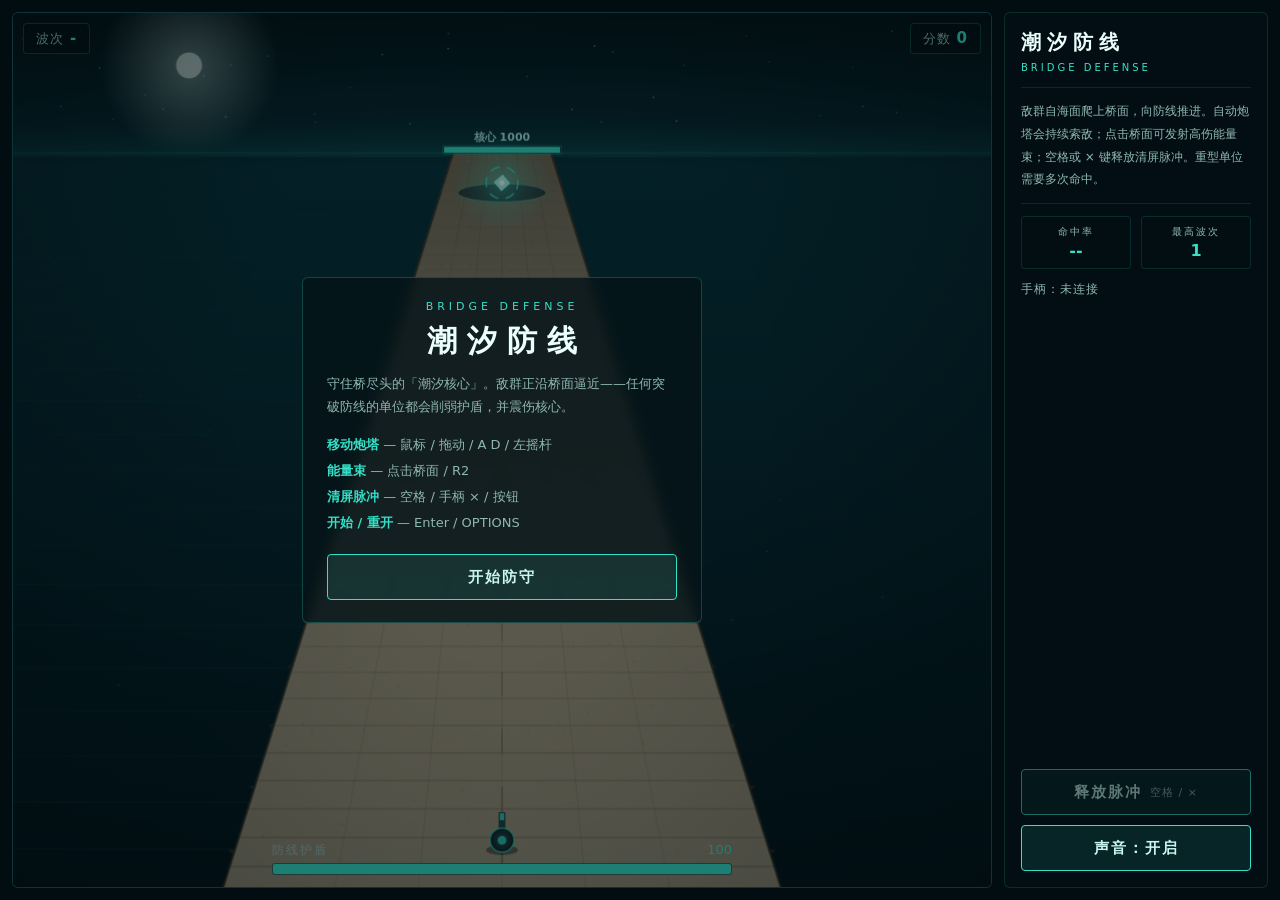
==== tide-defense/index.html @ fb415939 "新增游戏：潮汐防线 tide-defense v1.0（单文件网页版，支持 PS5 手柄与背景音乐）" ====
<!DOCTYPE html>
<html lang="zh-CN">
<head>
<meta charset="UTF-8">
<meta name="viewport" content="width=device-width, initial-scale=1, viewport-fit=cover">
<title>潮汐防线 · Bridge Defense</title>
<style>
  :root{
    --accent:#35e0c8;
    --accent-dim:rgba(53,224,200,.22);
    --coral:#ff6a5a;
    --ink:#d7ece8;
    --ink-dim:#8fb8b1;
    --panel:rgba(6,20,24,.82);
    --line:rgba(53,224,200,.24);
  }
  *{margin:0;padding:0;box-sizing:border-box;-webkit-tap-highlight-color:transparent}
  html,body{height:100%}
  body{
    background:#020d11;color:var(--ink);
    font-family:"PingFang SC","Microsoft YaHei",system-ui,-apple-system,sans-serif;
    overflow-x:hidden;user-select:none;
  }
  #app{display:flex;height:100vh;height:100dvh;gap:12px;padding:12px;max-width:1500px;margin:0 auto}
  #stage{position:relative;flex:1;min-width:0;overflow:hidden;border:1px solid rgba(53,224,200,.16);border-radius:6px;background:#03141a}
  canvas{position:absolute;inset:0;width:100%;height:100%;display:block;touch-action:none;cursor:crosshair}

  /* ===== HUD ===== */
  #hud{position:absolute;inset:0;pointer-events:none;font-variant-numeric:tabular-nums}
  .hud-top{position:absolute;top:10px;left:10px;right:10px;display:flex;justify-content:space-between;gap:8px}
  .chip{
    background:rgba(3,15,19,.62);border:1px solid var(--line);border-radius:4px;
    padding:5px 12px;font-size:13px;letter-spacing:1px;color:var(--ink-dim);backdrop-filter:blur(4px);
  }
  .chip b{color:var(--accent);font-size:15px;margin-left:6px}
  .hud-bottom{position:absolute;left:50%;bottom:12px;transform:translateX(-50%);width:min(460px,88%)}
  .shield-row{display:flex;justify-content:space-between;align-items:baseline;margin-bottom:4px}
  .shield-label{font-size:12px;letter-spacing:2px;color:var(--ink-dim)}
  .shield-num{font-size:13px;color:var(--accent)}
  .shield-bar{height:12px;border:1px solid var(--line);border-radius:3px;background:rgba(3,15,19,.6);overflow:hidden}
  #shieldFill{height:100%;width:100%;background:var(--accent);box-shadow:0 0 10px rgba(53,224,200,.5);transition:width .15s}
  #shieldFill.low{background:var(--coral);box-shadow:0 0 10px rgba(255,106,90,.5)}
  .hud-bottom.shake{animation:shake .3s}
  @keyframes shake{0%,100%{transform:translateX(-50%)}25%{transform:translateX(calc(-50% - 5px))}75%{transform:translateX(calc(-50% + 5px))}}

  /* ===== 面板 ===== */
  .overlay{position:absolute;inset:0;display:flex;align-items:center;justify-content:center;background:rgba(2,10,13,.45);opacity:0;pointer-events:none;transition:opacity .25s;z-index:5}
  .overlay.show{opacity:1;pointer-events:auto}
  .panel{
    width:min(400px,calc(100% - 32px));background:var(--panel);border:1px solid var(--line);border-radius:6px;
    padding:22px 24px;backdrop-filter:blur(6px);text-align:center;
  }
  .panel-tag{font-size:11px;letter-spacing:4px;color:var(--accent);margin-bottom:8px}
  .panel h1{font-size:30px;letter-spacing:10px;text-indent:10px;color:#eafffb;font-weight:700;margin-bottom:10px}
  .panel h2{font-size:24px;letter-spacing:6px;text-indent:6px;color:#ffd9d4;margin-bottom:12px}
  .panel .lead{font-size:13px;line-height:1.8;color:var(--ink-dim);text-align:left;margin-bottom:14px}
  .help{list-style:none;text-align:left;font-size:13px;color:var(--ink-dim);margin-bottom:18px;line-height:2}
  .help b{color:var(--accent);font-weight:600}
  .grid{display:grid;grid-template-columns:1fr 1fr;gap:10px;margin-bottom:14px}
  .grid div{border:1px solid rgba(53,224,200,.14);border-radius:4px;padding:10px 6px;background:rgba(3,15,19,.5)}
  .grid span{display:block;font-size:11px;color:var(--ink-dim);letter-spacing:2px;margin-bottom:4px}
  .grid b{font-size:20px;color:var(--accent);font-variant-numeric:tabular-nums}
  .record{display:none;color:#ffd9a0;font-size:13px;letter-spacing:2px;margin-bottom:12px}
  .record.show{display:block}

  button{
    display:inline-flex;align-items:center;justify-content:center;gap:8px;
    min-height:46px;padding:0 18px;border-radius:4px;cursor:pointer;
    background:rgba(53,224,200,.10);border:1px solid var(--accent);color:#c9f7ef;
    font-size:15px;font-weight:600;letter-spacing:2px;font-family:inherit;
    transition:background .12s, transform .06s;
  }
  button:hover{background:rgba(53,224,200,.22)}
  button:active{transform:translateY(1px)}
  button:disabled{opacity:.45;cursor:default;transform:none}
  button .key{font-size:11px;font-weight:400;color:var(--ink-dim);letter-spacing:1px}
  .panel button{width:100%}

  /* ===== 右侧任务面板 ===== */
  #side{
    width:264px;flex-shrink:0;display:flex;flex-direction:column;gap:12px;
    background:rgba(4,16,20,.7);border:1px solid rgba(53,224,200,.14);border-radius:6px;padding:16px;
  }
  #side header h1{font-size:20px;letter-spacing:6px;color:#eafffb}
  #side header span{font-size:10px;letter-spacing:3px;color:var(--accent)}
  .brief{font-size:12px;line-height:1.9;color:var(--ink-dim);border-top:1px solid rgba(53,224,200,.12);border-bottom:1px solid rgba(53,224,200,.12);padding:12px 0}
  .stats{display:flex;gap:10px}
  .stats div{flex:1;border:1px solid rgba(53,224,200,.14);border-radius:4px;padding:8px;text-align:center;background:rgba(3,15,19,.5)}
  .stats span{display:block;font-size:10px;color:var(--ink-dim);letter-spacing:2px;margin-bottom:2px}
  .stats b{font-size:16px;color:var(--accent);font-variant-numeric:tabular-nums}
  .pad{font-size:12px;color:var(--ink-dim);letter-spacing:1px}
  .pad.on{color:var(--accent)}
  .actions{margin-top:auto;display:flex;flex-direction:column;gap:10px}
  #btnPulse{position:relative;overflow:hidden}
  #pulseFill{position:absolute;left:0;right:0;top:0;height:0%;background:rgba(2,12,15,.78);pointer-events:none}

  /* ===== 移动端 ===== */
  @media (max-width:860px){
    #app{flex-direction:column;padding:8px;gap:8px}
    #stage{min-height:0}
    #side{width:auto;flex-direction:row;align-items:center;flex-wrap:wrap;gap:8px;padding:8px 10px}
    #side header,.brief,.pad{display:none}
    .stats{flex:1;min-width:150px}
    .stats div{padding:4px 8px}
    .actions{margin:0;flex-direction:row}
    #btnPulse{min-height:44px;min-width:128px}
    #btnSound{min-height:44px}
    .hud-top .chip{font-size:12px;padding:4px 9px}
  }
</style>
</head>
<body>
<div id="app">
  <div id="stage">
    <canvas id="game"></canvas>

    <div id="hud">
      <div class="hud-top">
        <div class="chip">波次<b id="hudWave">-</b></div>
        <div class="chip">分数<b id="hudScore">0</b></div>
      </div>
      <div class="hud-bottom" id="hudBottom">
        <div class="shield-row">
          <span class="shield-label">防线护盾</span>
          <span class="shield-num" id="shieldText">100</span>
        </div>
        <div class="shield-bar"><div id="shieldFill"></div></div>
      </div>
    </div>

    <div class="overlay show" id="startPanel">
      <div class="panel">
        <div class="panel-tag">BRIDGE DEFENSE</div>
        <h1>潮汐防线</h1>
        <p class="lead">守住桥尽头的「潮汐核心」。敌群正沿桥面逼近——任何突破防线的单位都会削弱护盾，并震伤核心。</p>
        <ul class="help">
          <li><b>移动炮塔</b> — 鼠标 / 拖动 / A D / 左摇杆</li>
          <li><b>能量束</b> — 点击桥面 / R2</li>
          <li><b>清屏脉冲</b> — 空格 / 手柄 × / 按钮</li>
          <li><b>开始 / 重开</b> — Enter / OPTIONS</li>
        </ul>
        <button id="btnStart">开始防守</button>
      </div>
    </div>

    <div class="overlay" id="endPanel">
      <div class="panel">
        <div class="panel-tag">防线报告</div>
        <h2 id="endTitle">防线失守</h2>
        <div class="grid">
          <div><span>坚持波次</span><b id="endWave">1</b></div>
          <div><span>最终分数</span><b id="endScore">0</b></div>
          <div><span>命中率</span><b id="endAcc">0%</b></div>
          <div><span>最高波次</span><b id="endBest">1</b></div>
        </div>
        <div class="record" id="newRecord">新纪录</div>
        <button id="btnRestart">重新开始</button>
      </div>
    </div>
  </div>

  <aside id="side">
    <header>
      <h1>潮汐防线</h1>
      <span>BRIDGE DEFENSE</span>
    </header>
    <section class="brief">
      敌群自海面爬上桥面，向防线推进。自动炮塔会持续索敌；点击桥面可发射高伤能量束；空格或 × 键释放清屏脉冲。重型单位需要多次命中。
    </section>
    <section class="stats">
      <div><span>命中率</span><b id="statAcc">--</b></div>
      <div><span>最高波次</span><b id="statBest">--</b></div>
    </section>
    <div class="pad" id="padStatus">手柄：未连接</div>
    <div class="actions">
      <button id="btnPulse">释放脉冲<span class="key">空格 / ×</span><i id="pulseFill"></i></button>
      <button id="btnSound">声音：开启</button>
    </div>
  </aside>
</div>

<script>
'use strict';
/* ============================================================
 * 潮汐防线 / Bridge Defense
 * 单文件 Web 游戏：原生 Canvas + Web Audio + Gamepad API (PS5)
 * ============================================================ */

/* ---------- 工具 ---------- */
const TAU = Math.PI * 2;
const clamp = (v, a, b) => v < a ? a : v > b ? b : v;
const lerp  = (a, b, t) => a + (b - a) * t;
const rand  = (a, b) => a + Math.random() * (b - a);

/* ---------- DOM ---------- */
const canvas = document.getElementById('game');
const ctx = canvas.getContext('2d');
const els = {
  wave: document.getElementById('hudWave'),
  score: document.getElementById('hudScore'),
  shieldFill: document.getElementById('shieldFill'),
  shieldText: document.getElementById('shieldText'),
  hudBottom: document.getElementById('hudBottom'),
  statAcc: document.getElementById('statAcc'),
  statBest: document.getElementById('statBest'),
  padStatus: document.getElementById('padStatus'),
  btnPulse: document.getElementById('btnPulse'),
  pulseFill: document.getElementById('pulseFill'),
  btnSound: document.getElementById('btnSound'),
  startPanel: document.getElementById('startPanel'),
  endPanel: document.getElementById('endPanel'),
  endTitle: document.getElementById('endTitle'),
  endWave: document.getElementById('endWave'),
  endScore: document.getElementById('endScore'),
  endAcc: document.getElementById('endAcc'),
  endBest: document.getElementById('endBest'),
  newRecord: document.getElementById('newRecord'),
  btnStart: document.getElementById('btnStart'),
  btnRestart: document.getElementById('btnRestart'),
};

/* ---------- 视图 / 透视 ---------- */
const view = { W: 0, H: 0, dpr: 1, horizonY: 0, bottomY: 0, turretY: 0, vignette: null };
const TURRET_T = 0.93;    // 炮塔所在的桥面位置（0=地平线 1=桥底）
const BREACH_T = 0.955;   // 突破判定位置
const persp = t => Math.pow(t, 1.55);
function proj(t, laneX = 0) {
  const p = persp(t);
  const y = lerp(view.horizonY, view.bottomY, p);
  const halfW = lerp(view.W * 0.05, view.W * 0.265, p);
  return { x: view.W / 2 + laneX * halfW, y, s: lerp(0.14, 1, p) };
}
function halfWAt(y) { // 由屏幕 y 反推桥面半宽
  const p = clamp((y - view.horizonY) / (view.bottomY - view.horizonY), 0, 1);
  return lerp(view.W * 0.05, view.W * 0.265, p);
}

/* 静态装饰（重建于 resize） */
let bridgeCanvas = null;
const stars = Array.from({ length: 34 }, () => ({ nx: Math.random(), ny: rand(0.01, 0.13), ph: rand(0, TAU), sp: rand(0.6, 2.2) }));
const sparkles = Array.from({ length: 44 }, () => ({ nx: Math.random(), tt: rand(0.05, 0.98), ph: rand(0, TAU), sp: rand(0.8, 2.6) }));

function buildBridge() {
  const { W, H, horizonY, dpr } = view;
  bridgeCanvas = document.createElement('canvas');
  bridgeCanvas.width = W * dpr; bridgeCanvas.height = H * dpr;
  const b = bridgeCanvas.getContext('2d');
  b.scale(dpr, dpr);
  const cx = W / 2;

  // 桥面主体（梯形）
  const topW = W * 0.05, botW = W * 0.265;
  const g = b.createLinearGradient(0, horizonY, 0, H);
  g.addColorStop(0, '#6f6854'); g.addColorStop(0.25, '#8d8470'); g.addColorStop(1, '#b6aa90');
  b.fillStyle = g;
  b.beginPath();
  b.moveTo(cx - topW, horizonY); b.lineTo(cx + topW, horizonY);
  b.lineTo(cx + botW + W * 0.02, H); b.lineTo(cx - botW - W * 0.02, H);
  b.closePath(); b.fill();

  // 横向板缝（透视间距）
  for (let tt = 0.02; tt < 1.02; tt += 0.026) {
    const p = persp(tt);
    const y = lerp(horizonY, H, p);
    const hw = lerp(topW, botW + W * 0.02, p);
    b.strokeStyle = 'rgba(60,54,40,' + (0.10 + 0.10 * p) + ')';
    b.lineWidth = Math.max(0.6, 2 * p);
    b.beginPath(); b.moveTo(cx - hw, y); b.lineTo(cx + hw, y); b.stroke();
  }
  // 纵向接缝（向灭点汇聚）
  for (let lx = -0.6; lx <= 0.61; lx += 0.3) {
    const y0 = lerp(horizonY, H, persp(0.015)), x0 = cx + lx * topW;
    const y1 = H, x1 = cx + lx * (botW + W * 0.02);
    b.strokeStyle = 'rgba(60,54,40,0.14)'; b.lineWidth = 1;
    b.beginPath(); b.moveTo(x0, y0); b.lineTo(x1, y1); b.stroke();
  }
  // 中央透视虚线
  b.strokeStyle = 'rgba(122,114,96,0.55)';
  for (let tt = 0.03; tt < 0.99; tt += 0.055) {
    const p1 = persp(tt), p2 = persp(tt + 0.024);
    const y1 = lerp(horizonY, H, p1), y2 = lerp(horizonY, H, p2);
    b.lineWidth = Math.max(1, 2.6 * p1);
    b.beginPath(); b.moveTo(cx, y1); b.lineTo(cx, y2); b.stroke();
  }
  // 两侧路缘 + 立柱
  for (const side of [-1, 1]) {
    b.strokeStyle = '#3d382d'; b.lineWidth = 2;
    b.beginPath();
    b.moveTo(cx + side * topW, horizonY);
    b.lineTo(cx + side * (botW + W * 0.02), H);
    b.stroke();
    for (let tt = 0.04; tt < 1; tt += 0.058) {
      const p = persp(tt);
      const y = lerp(horizonY, H, p);
      const x = cx + side * lerp(topW, botW + W * 0.02, p);
      b.fillStyle = 'rgba(52,47,36,' + (0.5 + 0.4 * p) + ')';
      b.beginPath(); b.arc(x + side * 3 * p, y, Math.max(1, 2.2 * p), 0, TAU); b.fill();
      b.strokeStyle = 'rgba(52,47,36,0.5)'; b.lineWidth = Math.max(0.8, 1.6 * p);
      b.beginPath(); b.moveTo(x, y); b.lineTo(x + side * 7 * p, y); b.stroke();
    }
  }
  // 湿痕斑点
  for (let i = 0; i < 260; i++) {
    const p = Math.random();
    const hw = lerp(topW, botW, p);
    const y = lerp(horizonY, H, p);
    const x = cx + rand(-1, 1) * hw;
    b.fillStyle = Math.random() < 0.5 ? 'rgba(40,36,26,0.09)' : 'rgba(230,220,190,0.07)';
    b.fillRect(x, y, rand(1, 2.5), rand(1, 2.5));
  }
  // 远端核心基座平台
  const cy = horizonY + 30;
  b.fillStyle = '#2c3538';
  b.beginPath(); b.ellipse(cx, cy + 10, W * 0.045, 9, 0, 0, TAU); b.fill();
  b.strokeStyle = 'rgba(53,224,200,0.35)'; b.lineWidth = 1;
  b.beginPath(); b.ellipse(cx, cy + 10, W * 0.045, 9, 0, 0, TAU); b.stroke();

  // 边缘暗角
  view.vignette = ctx.createRadialGradient(cx, view.H * 0.42, view.H * 0.3, cx, view.H * 0.5, Math.max(view.W, view.H) * 0.75);
  view.vignette.addColorStop(0, 'rgba(1,10,14,0)');
  view.vignette.addColorStop(1, 'rgba(1,10,14,0.45)');
}

function resize() {
  const r = canvas.parentElement.getBoundingClientRect();
  view.W = Math.max(300, r.width); view.H = Math.max(400, r.height);
  view.dpr = Math.min(window.devicePixelRatio || 1, 2);
  view.horizonY = view.H * 0.16;
  view.bottomY = view.H * 1.04;
  view.turretY = lerp(view.horizonY, view.bottomY, persp(TURRET_T));
  canvas.width = Math.round(view.W * view.dpr);
  canvas.height = Math.round(view.H * view.dpr);
  ctx.setTransform(view.dpr, 0, 0, view.dpr, 0, 0);
  buildBridge();
  if (G.mode === 'idle') { turret.x = turret.tx = view.W / 2; }
  else {
    const hw = halfWAt(view.turretY) - 16;
    turret.x = clamp(turret.x, view.W / 2 - hw, view.W / 2 + hw);
    turret.tx = clamp(turret.tx, view.W / 2 - hw, view.W / 2 + hw);
  }
}
window.addEventListener('resize', resize);

/* ============================================================
 * 音频：Web Audio 合成音效 + 程序化背景音乐
 * ============================================================ */
let actx = null, masterGain = null, musicGain = null, sfxGain = null, noiseBuf = null;
let soundOn = true;

function initAudio() {
  if (actx) { if (actx.state === 'suspended') actx.resume(); return; }
  const AC = window.AudioContext || window.webkitAudioContext;
  if (!AC) return;
  actx = new AC();
  const comp = actx.createDynamicsCompressor();
  comp.connect(actx.destination);
  masterGain = actx.createGain(); masterGain.gain.value = soundOn ? 0.85 : 0; masterGain.connect(comp);
  musicGain = actx.createGain(); musicGain.gain.value = 0.5; musicGain.connect(masterGain);
  sfxGain = actx.createGain(); sfxGain.gain.value = 0.9; sfxGain.connect(masterGain);
  const len = actx.sampleRate;
  noiseBuf = actx.createBuffer(1, len, actx.sampleRate);
  const d = noiseBuf.getChannelData(0);
  for (let i = 0; i < len; i++) d[i] = Math.random() * 2 - 1;
  Music.start();
}
window.addEventListener('pointerdown', () => initAudio(), { once: true, capture: true });
window.addEventListener('keydown', () => initAudio(), { once: true, capture: true });

function tone(opt) {
  if (!actx) return;
  const at = opt.at || actx.currentTime;
  const o = actx.createOscillator(), g = actx.createGain();
  o.type = opt.type || 'sine';
  o.frequency.setValueAtTime(opt.f, at);
  if (opt.f2) o.frequency.exponentialRampToValueAtTime(Math.max(20, opt.f2), at + (opt.dur || 0.15));
  g.gain.setValueAtTime(0.0001, at);
  g.gain.linearRampToValueAtTime(opt.gain || 0.1, at + 0.008);
  g.gain.exponentialRampToValueAtTime(0.0001, at + (opt.dur || 0.15));
  o.connect(g); g.connect(opt.out || sfxGain);
  o.start(at); o.stop(at + (opt.dur || 0.15) + 0.05);
}
function noiseHit(opt) {
  if (!actx) return;
  const at = opt.at || actx.currentTime;
  const src = actx.createBufferSource(); src.buffer = noiseBuf; src.loop = true;
  const f = actx.createBiquadFilter();
  f.type = opt.filter || 'lowpass';
  f.frequency.setValueAtTime(opt.f1 || 1200, at);
  if (opt.f2) f.frequency.exponentialRampToValueAtTime(Math.max(40, opt.f2), at + opt.dur);
  const g = actx.createGain();
  g.gain.setValueAtTime(0.0001, at);
  g.gain.linearRampToValueAtTime(opt.gain || 0.2, at + 0.01);
  g.gain.exponentialRampToValueAtTime(0.0001, at + opt.dur);
  src.connect(f); f.connect(g); g.connect(opt.out || sfxGain);
  src.start(at); src.stop(at + opt.dur + 0.05);
}
const sShoot  = () => tone({ type: 'square', f: rand(820, 900), f2: 1500, dur: 0.07, gain: 0.03 });
const sHit    = () => { noiseHit({ dur: 0.05, gain: 0.08, filter: 'bandpass', f1: 1800 }); tone({ type: 'triangle', f: 260, f2: 130, dur: 0.06, gain: 0.05 }); };
const sBoom   = big => { noiseHit({ dur: big ? 0.5 : 0.3, gain: big ? 0.34 : 0.2, f1: 900, f2: 120 }); tone({ f: big ? 110 : 150, f2: 36, dur: big ? 0.4 : 0.28, gain: big ? 0.3 : 0.2 }); };
const sPulse  = () => { tone({ type: 'sawtooth', f: 640, f2: 68, dur: 0.55, gain: 0.2 }); noiseHit({ dur: 0.4, gain: 0.16, filter: 'highpass', f1: 3800, f2: 180 }); };
const sBreach = () => { tone({ type: 'square', f: 196, dur: 0.14, gain: 0.12 }); tone({ type: 'square', f: 155, dur: 0.16, gain: 0.12, at: actx ? actx.currentTime + 0.12 : 0 }); noiseHit({ dur: 0.25, gain: 0.18, f1: 700, f2: 100 }); };
const sWave   = () => { tone({ type: 'triangle', f: 392, f2: 784, dur: 0.3, gain: 0.11 }); };
const sBeam   = () => { tone({ type: 'sawtooth', f: 1500, f2: 320, dur: 0.12, gain: 0.07 }); };
const sOrb    = () => tone({ type: 'sawtooth', f: 330, f2: 170, dur: 0.18, gain: 0.045 });
const sClick  = () => tone({ type: 'square', f: 520, dur: 0.045, gain: 0.05 });

/* 程序化环境音乐：小调 pad + 低音 + 琶音 */
const CHORDS = [
  [110.00, 130.81, 164.81],  // Am
  [87.31, 110.00, 130.81],   // F
  [98.00, 123.47, 146.83],   // G
  [110.00, 130.81, 196.00],  // Am(add7)
];
const Music = {
  timer: null, step: 0, next: 0, playing: false,
  start() {
    if (!actx || this.playing) return;
    this.playing = true;
    this.step = 0;
    this.next = actx.currentTime + 0.15;
    this.timer = setInterval(() => this.tick(), 180);
  },
  tick() {
    if (!actx) return;
    while (this.next < actx.currentTime + 0.5) {
      this.schedule(this.step, this.next);
      this.step++; this.next += 0.42;
    }
  },
  schedule(step, at) {
    const bar = Math.floor(step / 8), s = step % 8;
    const chord = CHORDS[Math.floor(bar / 2) % CHORDS.length];
    if (s === 0) { this.pad(chord, at); this.bass(chord[0] / 2, at); }
    if (s === 4) this.bass(chord[0] / 2, at);
    const dens = clamp(0.3 + G.wave * 0.07, 0.3, 0.92);
    if (s % 2 === 0 && Math.random() < dens) {
      const n = chord[Math.floor(step / 2) % 3] * (Math.random() < 0.3 ? 4 : 2);
      tone({ type: 'triangle', f: n, dur: 0.22, gain: 0.045, out: musicGain, at });
    }
    if (s % 2 === 1 && G.wave > 2) noiseHit({ dur: 0.03, gain: 0.018, filter: 'highpass', f1: 6500, out: musicGain, at });
  },
  pad(chord, at) {
    const dur = 6.7;
    for (const f of chord) {
      for (const det of [-4, 4]) {
        const o = actx.createOscillator(), g = actx.createGain(), fl = actx.createBiquadFilter();
        o.type = 'sawtooth'; o.frequency.value = f; o.detune.value = det;
        fl.type = 'lowpass'; fl.frequency.value = clamp(700 + G.wave * 40, 700, 1300);
        g.gain.setValueAtTime(0.0001, at);
        g.gain.linearRampToValueAtTime(0.02, at + 1.4);
        g.gain.setValueAtTime(0.02, at + dur - 1.8);
        g.gain.linearRampToValueAtTime(0.0001, at + dur);
        o.connect(fl); fl.connect(g); g.connect(musicGain);
        o.start(at); o.stop(at + dur + 0.1);
      }
    }
  },
  bass(f, at) { tone({ type: 'sine', f, dur: 0.34, gain: 0.11, out: musicGain, at }); },
};

/* ============================================================
 * 输入：键盘 + 指针 + PS5 手柄 (DualSense)
 * DualSense 标准映射:
 *   buttons: 0=× 1=○ 2=□ 3=△ 4=L1 5=R1 6=L2 7=R2 8=SHARE 9=OPTIONS
 *            12-15=D-pad(上下左右) 16=PS 17=触摸板
 *   axes: 0/1=左摇杆  2/3=右摇杆
 * ============================================================ */
const DEADZONE = 0.18;
const Input = {
  keys: new Set(),
  padIndex: -1, padConnected: false, padName: '',
  pointer: { x: 0, y: 0, down: false },
  _prev: {},
  _pulseEdge: false, _confirmEdge: false, _beamEdge: false, _beamHold: false,

  bind() {
    window.addEventListener('keydown', e => {
      const k = e.code;
      if (['ArrowUp', 'ArrowDown', 'ArrowLeft', 'ArrowRight', 'Space'].includes(k)) e.preventDefault();
      if (!this.keys.has(k)) {
        if (k === 'Space') { this._pulseEdge = true; this._confirmEdge = true; }
        if (k === 'Enter') this._confirmEdge = true;
      }
      this.keys.add(k);
    });
    window.addEventListener('keyup', e => this.keys.delete(e.code));

    canvas.addEventListener('pointerdown', e => {
      this._setPtr(e); this.pointer.down = true;
      this._beamEdge = true;
      try { canvas.setPointerCapture(e.pointerId); } catch (_) {}
    });
    canvas.addEventListener('pointermove', e => this._setPtr(e));
    canvas.addEventListener('pointerup', () => this.pointer.down = false);
    canvas.addEventListener('pointercancel', () => this.pointer.down = false);
    canvas.addEventListener('contextmenu', e => e.preventDefault());

    window.addEventListener('gamepadconnected', e => {
      this.padIndex = e.gamepad.index;
      this.padConnected = true;
      this.padName = e.gamepad.id.replace(/\(.*\)/, '').trim() || '手柄';
      updatePadStatus();
    });
    window.addEventListener('gamepaddisconnected', e => {
      if (e.gamepad.index === this.padIndex) { this.padIndex = -1; this.padConnected = false; updatePadStatus(); }
    });
  },
  _setPtr(e) {
    const r = canvas.getBoundingClientRect();
    this.pointer.x = e.clientX - r.left;
    this.pointer.y = e.clientY - r.top;
  },
  poll() {
    // 手柄（含兜底扫描）
    const pads = navigator.getGamepads ? navigator.getGamepads() : [];
    let gp = this.padIndex >= 0 ? pads[this.padIndex] : null;
    if (!gp) {
      for (let i = 0; i < pads.length; i++) {
        if (pads[i] && pads[i].connected) { gp = pads[i]; this.padIndex = i; this.padConnected = true; updatePadStatus(); break; }
      }
    }
    this.padSteer = 0; this._beamHold = false;
    if (gp && gp.connected) {
      const ax = Math.abs(gp.axes[0] || 0) > DEADZONE ? gp.axes[0] : 0;
      this.padSteer = ax;
      if (gp.buttons[14] && gp.buttons[14].pressed) this.padSteer -= 1;
      if (gp.buttons[15] && gp.buttons[15].pressed) this.padSteer += 1;

      const b = gp.buttons || [];
      const pressed = i => !!(b[i] && b[i].pressed);
      const r2 = b[7] && b[7].value > 0.4;
      if (r2) this._beamHold = true;
      const pulseNow = pressed(0) || pressed(1) || pressed(4);
      if (pulseNow && !this._prev.pulse) { this._pulseEdge = true; this._confirmEdge = true; }
      if (pressed(9) && !this._prev.confirm) this._confirmEdge = true;
      this._prev.pulse = pulseNow;
      this._prev.confirm = pressed(9);
    }
  },
  consumePulse() { const v = this._pulseEdge; this._pulseEdge = false; return v; },
  consumeConfirm() { const v = this._confirmEdge; this._confirmEdge = false; return v; },
  consumeBeam() { const v = this._beamEdge; this._beamEdge = false; return v; },
  vibrate(dur, strong, weak) {
    const pads = navigator.getGamepads ? navigator.getGamepads() : [];
    const gp = this.padIndex >= 0 ? pads[this.padIndex] : null;
    const act = gp && gp.vibrationActuator;
    if (act && act.playEffect) {
      try {
        act.playEffect('dual-rumble', { startDelay: 0, duration: dur || 120, strongMagnitude: strong == null ? 1 : strong, weakMagnitude: weak == null ? 0.6 : weak });
      } catch (_) {}
    }
  },
};
function updatePadStatus() {
  els.padStatus.textContent = Input.padConnected ? '手柄：已连接（' + Input.padName.slice(0, 20) + '）' : '手柄：未连接';
  els.padStatus.classList.toggle('on', Input.padConnected);
}

/* ============================================================
 * 游戏状态（集中管理）
 * ============================================================ */
const BEST_KEY = 'tide-defense.best-wave';
const PULSE_CD = 12;
const G = {
  mode: 'idle',            // idle | playing | ended
  wave: 1, score: 0, shield: 100, core: 1000,
  kills: 0, shots: 0, hits: 0,
  waveT: 0, waveDelay: 2.2, spawnCd: 0.6,
  pulseCd: 0, beamCd: 0, fireCd: 0,
  flashRed: 0, flashWhite: 0, coreHitT: 0,
  bannerText: '', bannerT: 0,
  failCause: 'shield',
  best: 1,
};
try { G.best = parseInt(localStorage.getItem(BEST_KEY)) || 1; } catch (_) {}

const enemies = [], bolts = [], beams = [], orbs = [], particles = [], rings = [], floaters = [];
const turret = { x: 0, tx: 0, aim: -Math.PI / 2, recoil: 0, muzzle: 0 };
let ambientT = 0;

const spawnInterval = () => Math.max(0.34, 1.15 * Math.pow(0.9, G.wave - 1));
const heavyChance  = () => Math.min(0.32, 0.06 + (G.wave - 1) * 0.025);
const speedMul     = () => Math.min(1.5, 1 + (G.wave - 1) * 0.045);

/* ---------- 实体 ---------- */
function spawnEnemy() {
  const heavy = Math.random() < heavyChance();
  enemies.push({
    heavy,
    t: 0,
    laneX: rand(-0.82, 0.82),
    hp: heavy ? 7 : 2,
    speed: (heavy ? 0.042 : rand(0.055, 0.075)) * speedMul(),
    sz: rand(0.85, 1.2),
    phase: rand(0, TAU), wf: rand(1.2, 2.4),
    flash: 0, shootCd: rand(1.5, 2.8),
  });
}
function killEnemy(e, px, py, silent) {
  const pts = e.heavy ? 35 : 10;
  G.score += pts; G.kills++;
  if (!silent) {
    explode(px, py, e.heavy ? 26 : 15, e.heavy ? 'coral' : 'dark');
    floaters.push({ x: px, y: py - 10, text: '+' + pts, life: 0.9, max: 0.9, color: e.heavy ? '#ff9a8a' : '#7cf5e4' });
    sBoom(e.heavy);
    if (e.heavy) Input.vibrate(60, 0.4, 0.2);
  }
}
function explode(px, py, n, kind) {
  if (particles.length > 320) return;
  for (let i = 0; i < n; i++) {
    const a = rand(0, TAU), v = rand(40, 240);
    particles.push({
      x: px, y: py, vx: Math.cos(a) * v, vy: Math.sin(a) * v - 30,
      life: rand(0.3, 0.8), max: 0.8, size: rand(1.5, 3.6),
      color: kind === 'coral' ? (Math.random() < 0.5 ? '#ff6a5a' : '#ffb49e')
           : kind === 'teal' ? (Math.random() < 0.5 ? '#35e0c8' : '#a8fff0')
           : (Math.random() < 0.5 ? '#8d8471' : '#e8dcbf'),
    });
  }
  rings.push({ x: px, y: py, r: 4, max: kind === 'coral' ? 46 : 30, life: 0.35, tt: 0, color: kind === 'coral' ? '255,106,90' : '53,224,200' });
}
function breach(e, px, py) {
  const dmgS = e.heavy ? 26 : 12;
  const dmgC = e.heavy ? 6 : 2;
  G.shield -= dmgS; G.core -= dmgC;
  G.flashRed = 0.55; G.coreHitT = 0.6;
  explode(px, py, e.heavy ? 30 : 18, 'coral');
  rings.push({ x: px, y: py, r: 6, max: 70, life: 0.45, tt: 0, color: '255,106,90' });
  sBreach(); Input.vibrate(200, 0.9, 0.4);
  els.hudBottom.classList.remove('shake'); void els.hudBottom.offsetWidth;
  els.hudBottom.classList.add('shake');
  if (G.shield <= 0) { G.shield = 0; endGame('shield'); }
  else if (G.core <= 0) { G.core = 0; endGame('core'); }
}
function fireBolt() {
  const tg = pickTarget();
  if (!tg) return;
  const tp = proj(tg.t, tg.laneX);
  bolts.push({ x: turret.x, y: view.turretY - 16, tx: tp.x, ty: tp.y, tg, speed: 780, life: 1.4 });
  G.shots++; G.fireCd = 0.38;
  turret.recoil = 1; turret.muzzle = 0.06;
  sShoot();
}
function pickTarget() {
  let best = null;
  for (const e of enemies) if (e.t > 0.04 && (!best || e.t > best.t)) best = e;
  return best;
}
function damageEnemy(e, dmg) {
  e.hp -= dmg; e.flash = 0.12; G.hits++;
  const p = proj(e.t, e.laneX);
  if (e.hp <= 0) {
    const i = enemies.indexOf(e);
    if (i >= 0) enemies.splice(i, 1);
    killEnemy(e, p.x, p.y);
  } else {
    explode(p.x, p.y, 4, 'teal');
    sHit();
  }
}
function doBeam(px, py, freeAim) {
  if (G.beamCd > 0) return;
  G.beamCd = 0.22; G.shots++;
  turret.tx = px;
  // 命中判定：点击点附近的敌人
  let hit = null, hd = 40;
  for (const e of enemies) {
    const p = proj(e.t, e.laneX);
    const d = Math.hypot(p.x - px, p.y - py);
    if (d < hd) { hd = d; hit = e; }
  }
  const ty = view.turretY - 16;
  const ex = hit ? proj(hit.t, hit.laneX).x : px;
  const ey = hit ? proj(hit.t, hit.laneX).y : py;
  beams.push({ x1: turret.x, y1: ty, x2: ex, y2: ey, life: 0.14, max: 0.14 });
  if (hit) { damageEnemy(hit, 3); }
  else explode(px, py, 5, 'teal');
  if (!freeAim) sBeam();
}
function castPulse() {
  if (G.mode !== 'playing' || G.pulseCd > 0) return;
  G.pulseCd = PULSE_CD;
  G.flashWhite = 0.16;
  rings.push({ x: turret.x, y: view.turretY, r: 10, max: Math.hypot(view.W, view.H), life: 0.6, tt: 0, color: '53,224,200', wide: true });
  for (let i = enemies.length - 1; i >= 0; i--) {
    const e = enemies[i], p = proj(e.t, e.laneX);
    if (!e.heavy) { enemies.splice(i, 1); killEnemy(e, p.x, p.y); }
    else { e.hp -= 4; e.flash = 0.15; if (e.hp <= 0) { enemies.splice(i, 1); killEnemy(e, p.x, p.y); } }
  }
  orbs.length = 0;
  sPulse(); Input.vibrate(150, 0.5, 0.8);
}

/* ---------- 流程 ---------- */
function startGame() {
  if (G.mode === 'playing') return;
  initAudio();
  enemies.length = bolts.length = beams.length = orbs.length = particles.length = rings.length = floaters.length = 0;
  G.mode = 'playing';
  G.wave = 1; G.score = 0; G.shield = 100; G.core = 1000;
  G.kills = 0; G.shots = 0; G.hits = 0;
  G.waveT = 0; G.waveDelay = 2.2; G.spawnCd = 0.6;
  G.pulseCd = 0; G.beamCd = 0; G.fireCd = 0.5;
  G.flashRed = 0; G.flashWhite = 0; G.coreHitT = 0; G.bannerT = 0;
  turret.x = turret.tx = view.W / 2;
  hudCache.wave = -1; hudCache.score = -1; hudCache.shield = -1;
  els.startPanel.classList.remove('show');
  els.endPanel.classList.remove('show');
  els.newRecord.classList.remove('show');
  sClick();
}
function endGame(cause) {
  G.mode = 'ended';
  G.failCause = cause;
  const acc = G.shots ? Math.round(G.hits / G.shots * 100) : 0;
  const isRecord = G.wave > G.best;
  if (isRecord) { G.best = G.wave; try { localStorage.setItem(BEST_KEY, String(G.best)); } catch (_) {} }
  els.endTitle.textContent = cause === 'core' ? '核心过载' : '防线失守';
  els.endWave.textContent = G.wave;
  els.endScore.textContent = G.score;
  els.endAcc.textContent = acc + '%';
  els.endBest.textContent = G.best;
  els.newRecord.classList.toggle('show', isRecord);
  els.endPanel.classList.add('show');
  sBoom(true);
}

/* ---------- 更新 ---------- */
function update(dt) {
  // 输入 → 确认 / 脉冲 / 能量束
  if (Input.consumeConfirm()) { if (G.mode !== 'playing') startGame(); }
  if (Input.consumePulse()) {
    if (G.mode === 'playing') castPulse();
    else startGame();
  }
  if (G.mode !== 'playing') { Input.consumeBeam(); return; }

  // 炮塔移动：指针 / 键盘 / 左摇杆
  const halfW = halfWAt(view.turretY) - 16;
  let steer = 0;
  if (Input.keys.has('ArrowLeft') || Input.keys.has('KeyA')) steer -= 1;
  if (Input.keys.has('ArrowRight') || Input.keys.has('KeyD')) steer += 1;
  if (Input.padSteer) steer += Input.padSteer;
  if (steer) turret.tx = turret.x + steer * 520 * dt;
  else if (Input.pointer.x) turret.tx = Input.pointer.x;
  turret.tx = clamp(turret.tx, view.W / 2 - halfW, view.W / 2 + halfW);
  turret.x += (turret.tx - turret.x) * Math.min(1, dt * 9);

  // 能量束（点击 / R2）
  if (Input.consumeBeam()) doBeam(Input.pointer.x, Input.pointer.y);
  if (Input._beamHold && G.beamCd <= 0) {
    const tg = pickTarget();
    if (tg) { const p = proj(tg.t, tg.laneX); doBeam(p.x, p.y, true); sBeam(); }
  }

  // 冷却
  G.beamCd = Math.max(0, G.beamCd - dt);
  G.pulseCd = Math.max(0, G.pulseCd - dt);
  G.flashRed = Math.max(0, G.flashRed - dt * 1.6);
  G.flashWhite = Math.max(0, G.flashWhite - dt * 1.4);
  G.coreHitT = Math.max(0, G.coreHitT - dt);
  if (G.bannerT > 0) G.bannerT -= dt;

  // 波次推进
  if (G.waveDelay > 0) {
    G.waveDelay -= dt;
    if (G.waveDelay <= 0) { G.bannerText = '第 ' + G.wave + ' 波'; G.bannerT = 2.2; sWave(); }
  } else {
    G.waveT += dt;
    G.spawnCd -= dt;
    if (G.spawnCd <= 0) {
      spawnEnemy();
      if (G.wave >= 4 && Math.random() < 0.25) spawnEnemy();
      G.spawnCd = spawnInterval();
    }
    if (G.waveT >= 20) {
      G.wave++; G.waveT = 0; G.waveDelay = 3.0;
      G.shield = Math.min(100, G.shield + 8);
      G.spawnCd = Math.max(G.spawnCd, 0.8);
      if (G.wave > G.best) { G.best = G.wave; try { localStorage.setItem(BEST_KEY, String(G.best)); } catch (_) {} }
    }
  }

  // 自动射击
  G.fireCd -= dt;
  if (G.fireCd <= 0 && enemies.length) fireBolt();

  // 敌人
  for (let i = enemies.length - 1; i >= 0; i--) {
    const e = enemies[i];
    e.t += e.speed * dt;
    e.flash = Math.max(0, e.flash - dt);
    if (e.heavy) {
      e.shootCd -= dt;
      if (e.shootCd <= 0 && e.t > 0.3) {
        e.shootCd = rand(2.2, 3.2);
        const p = proj(e.t, e.laneX);
        const dx = turret.x - p.x, dy = view.turretY - p.y;
        const d = Math.hypot(dx, dy) || 1;
        const v = 130 + G.wave * 6;
        orbs.push({ x: p.x, y: p.y, vx: dx / d * v, vy: dy / d * v });
        sOrb();
      }
    }
    if (e.t >= BREACH_T) {
      const p = proj(e.t, e.laneX);
      enemies.splice(i, 1);
      breach(e, p.x, p.y);
      if (G.mode !== 'playing') return;
    }
  }

  // 敌方攻击束（珊瑚红）
  for (let i = orbs.length - 1; i >= 0; i--) {
    const o = orbs[i];
    o.x += o.vx * dt; o.y += o.vy * dt;
    if (o.y > view.turretY - 6 && Math.abs(o.x - turret.x) < 26) {
      orbs.splice(i, 1);
      G.shield -= 4; G.flashRed = Math.max(G.flashRed, 0.35);
      explode(o.x, o.y, 10, 'coral');
      sBoom(false);
      els.hudBottom.classList.remove('shake'); void els.hudBottom.offsetWidth;
      els.hudBottom.classList.add('shake');
      if (G.shield <= 0) { G.shield = 0; endGame('shield'); return; }
    } else if (o.y > view.H + 30 || o.x < -30 || o.x > view.W + 30) {
      orbs.splice(i, 1);
    }
  }

  // 炮塔弹道（追踪）
  for (let i = bolts.length - 1; i >= 0; i--) {
    const b = bolts[i];
    if (b.tg && enemies.includes(b.tg)) {
      const p = proj(b.tg.t, b.tg.laneX);
      b.tx = p.x; b.ty = p.y;
    }
    const dx = b.tx - b.x, dy = b.ty - b.y;
    const d = Math.hypot(dx, dy);
    if (d < 14) {
      bolts.splice(i, 1);
      if (b.tg && enemies.includes(b.tg)) damageEnemy(b.tg, 1);
      else explode(b.tx, b.ty, 3, 'teal');
      continue;
    }
    b.x += dx / d * b.speed * dt;
    b.y += dy / d * b.speed * dt;
    b.life -= dt;
    if (b.life <= 0) bolts.splice(i, 1);
  }

  // 特效
  for (let i = beams.length - 1; i >= 0; i--) { beams[i].life -= dt; if (beams[i].life <= 0) beams.splice(i, 1); }
  for (let i = rings.length - 1; i >= 0; i--) { const r = rings[i]; r.tt += dt; if (r.tt >= r.life) rings.splice(i, 1); }
  for (let i = particles.length - 1; i >= 0; i--) {
    const p = particles[i];
    p.x += p.vx * dt; p.y += p.vy * dt; p.vy += 60 * dt;
    p.life -= dt;
    if (p.life <= 0) particles.splice(i, 1);
  }
  for (let i = floaters.length - 1; i >= 0; i--) {
    const f = floaters[i];
    f.y -= 30 * dt; f.life -= dt;
    if (f.life <= 0) floaters.splice(i, 1);
  }

  // 炮塔朝向
  const tg = pickTarget();
  if (tg) {
    const p = proj(tg.t, tg.laneX);
    turret.aim = Math.atan2(p.y - view.turretY, p.x - turret.x);
  } else turret.aim = -Math.PI / 2;
  turret.recoil = Math.max(0, turret.recoil - dt * 6);
  turret.muzzle = Math.max(0, turret.muzzle - dt);
}

/* ---------- 渲染 ---------- */
function drawSea(t) {
  const { W, H, horizonY } = view;
  const g = ctx.createLinearGradient(0, 0, 0, H);
  g.addColorStop(0, '#03141a'); g.addColorStop(0.18, '#07333d');
  g.addColorStop(0.55, '#052730'); g.addColorStop(1, '#02161d');
  ctx.fillStyle = g; ctx.fillRect(0, 0, W, H);

  // 星与月
  for (const s of stars) {
    ctx.globalAlpha = 0.25 + 0.35 * Math.sin(t * s.sp + s.ph) ** 2;
    ctx.fillStyle = '#bfe8e0';
    ctx.fillRect(s.nx * W, s.ny * H, 1.4, 1.4);
  }
  ctx.globalAlpha = 1;
  const mx = W * 0.18, my = H * 0.06;
  const mg = ctx.createRadialGradient(mx, my, 4, mx, my, 90);
  mg.addColorStop(0, 'rgba(207,238,232,0.5)'); mg.addColorStop(1, 'rgba(207,238,232,0)');
  ctx.fillStyle = mg; ctx.beginPath(); ctx.arc(mx, my, 90, 0, TAU); ctx.fill();
  ctx.fillStyle = 'rgba(224,246,240,0.85)';
  ctx.beginPath(); ctx.arc(mx, my, 13, 0, TAU); ctx.fill();

  // 地平线雾光
  const hg = ctx.createLinearGradient(0, horizonY - 30, 0, horizonY + 4);
  hg.addColorStop(0, 'rgba(53,224,200,0)'); hg.addColorStop(1, 'rgba(53,224,200,0.10)');
  ctx.fillStyle = hg; ctx.fillRect(0, horizonY - 30, W, 34);
  ctx.strokeStyle = 'rgba(53,224,200,0.22)'; ctx.lineWidth = 1;
  ctx.beginPath(); ctx.moveTo(0, horizonY); ctx.lineTo(W, horizonY); ctx.stroke();

  // 水面涟漪（透视弧线）
  const rows = 22;
  for (let i = 0; i < rows; i++) {
    const tt = (i + 0.5) / rows;
    const p = persp(0.04 + 0.95 * tt);
    const y = lerp(horizonY + 6, H, p);
    const hw = lerp(W * 0.3, W * 0.62, p);
    const ox = Math.sin(t * 0.6 + i * 2.1) * 24 * p;
    ctx.strokeStyle = 'rgba(34,120,132,' + (0.05 + 0.10 * p + (i % 5 === 0 ? 0.05 : 0)) + ')';
    ctx.lineWidth = Math.max(0.8, 1.6 * p);
    ctx.beginPath();
    ctx.moveTo(ox - hw, y);
    ctx.quadraticCurveTo(ox, y - (2 + 4 * p), ox + hw, y);
    ctx.stroke();
  }
  // 波光
  for (const sp of sparkles) {
    const p = persp(sp.tt);
    const a = 0.5 + 0.5 * Math.sin(t * sp.sp + sp.ph);
    ctx.globalAlpha = a * 0.28 * (0.3 + p);
    ctx.fillStyle = '#9fe8de';
    ctx.fillRect(sp.nx * W, lerp(horizonY + 8, H, p), 2, 1.2);
  }
  ctx.globalAlpha = 1;
}

function drawDefenseLine() {
  const y = view.turretY + 18;
  const hw = halfWAt(y);
  ctx.strokeStyle = 'rgba(53,224,200,0.30)';
  ctx.lineWidth = 1.5;
  ctx.setLineDash([7, 6]);
  ctx.beginPath(); ctx.moveTo(view.W / 2 - hw, y); ctx.lineTo(view.W / 2 + hw, y); ctx.stroke();
  ctx.setLineDash([]);
}

function drawCore(t) {
  const cx = view.W / 2, cy = view.horizonY + 30;
  const hitMix = clamp(G.coreHitT / 0.6, 0, 1);
  const col = hitMix > 0 ? `rgba(${Math.round(53 + 202 * hitMix)},${Math.round(224 - 118 * hitMix)},${Math.round(200 - 110 * hitMix)},` : 'rgba(53,224,200,';

  // 光晕
  const gl = ctx.createRadialGradient(cx, cy, 2, cx, cy, 46 + Math.sin(t * 2) * 5);
  gl.addColorStop(0, col + '0.30)'); gl.addColorStop(1, col + '0)');
  ctx.fillStyle = gl; ctx.beginPath(); ctx.arc(cx, cy, 50, 0, TAU); ctx.fill();

  // 旋转符文环
  ctx.save();
  ctx.translate(cx, cy);
  ctx.rotate(t * 0.6);
  ctx.strokeStyle = col + '0.8)'; ctx.lineWidth = 1.6;
  ctx.setLineDash([10, 7]);
  ctx.beginPath(); ctx.arc(0, 0, 16, 0, TAU); ctx.stroke();
  ctx.setLineDash([]);
  ctx.restore();

  // 菱形核心
  ctx.save();
  ctx.translate(cx, cy);
  ctx.rotate(Math.PI / 4 + Math.sin(t * 1.4) * 0.08);
  const r = 8 + Math.sin(t * 2.4) * 1.2;
  ctx.fillStyle = '#9ff5e6';
  ctx.shadowColor = 'rgba(53,224,200,0.9)'; ctx.shadowBlur = 18;
  ctx.beginPath(); ctx.rect(-r / 1.4, -r / 1.4, r * 1.43, r * 1.43); ctx.fill();
  ctx.shadowBlur = 0;
  ctx.fillStyle = '#ffffff';
  ctx.beginPath(); ctx.arc(0, 0, 2.6, 0, TAU); ctx.fill();
  ctx.restore();

  // 核心生命条 + 数值
  const bw = 116, bx = cx - bw / 2, by = cy - 36;
  ctx.fillStyle = 'rgba(2,12,15,0.55)';
  ctx.fillRect(bx - 1, by - 1, bw + 2, 8);
  const pct = clamp(G.core / 1000, 0, 1);
  ctx.fillStyle = hitMix > 0 ? '#ff8a74' : '#35e0c8';
  ctx.fillRect(bx, by, bw * pct, 6);
  ctx.strokeStyle = 'rgba(53,224,200,0.4)'; ctx.lineWidth = 1;
  ctx.strokeRect(bx - 1, by - 1, bw + 2, 8);
  ctx.font = '600 11px system-ui, sans-serif';
  ctx.textAlign = 'center';
  ctx.fillStyle = '#a8ede2';
  ctx.fillText('核心 ' + Math.max(0, Math.ceil(G.core)), cx, by - 6);
}

function drawEnemy(e, t) {
  const p = proj(e.t, e.laneX + Math.sin(t * e.wf + e.phase) * 0.03);
  const s = p.s;
  // 影子
  ctx.fillStyle = 'rgba(1,12,14,0.35)';
  ctx.beginPath(); ctx.ellipse(p.x, p.y + 9 * s, 13 * s * (e.heavy ? 1.7 : 1) * e.sz, 4 * s, 0, 0, TAU); ctx.fill();

  ctx.save();
  ctx.translate(p.x, p.y);
  if (!e.heavy) {
    const sz = 15 * s * e.sz;
    ctx.rotate(Math.sin(t * e.wf + e.phase) * 0.12);
    ctx.fillStyle = '#1c232c';
    ctx.strokeStyle = 'rgba(120,150,170,0.55)'; ctx.lineWidth = 1;
    ctx.fillRect(-sz / 2, -sz / 2, sz, sz);
    ctx.strokeRect(-sz / 2, -sz / 2, sz, sz);
    ctx.fillStyle = 'rgba(150,180,200,0.30)';
    ctx.fillRect(-sz / 2 + 2, -sz / 2 + 2, sz - 4, 2);
    if (e.flash > 0) {
      ctx.globalAlpha = e.flash / 0.12 * 0.85;
      ctx.fillStyle = '#ffffff';
      ctx.fillRect(-sz / 2, -sz / 2, sz, sz);
      ctx.globalAlpha = 1;
    }
  } else {
    const sz = 30 * s * e.sz;
    ctx.shadowColor = 'rgba(255,90,78,0.85)'; ctx.shadowBlur = 14 * s + 4;
    ctx.rotate(Math.PI / 4);
    ctx.fillStyle = '#301417';
    ctx.strokeStyle = '#ff6a5a'; ctx.lineWidth = 2;
    ctx.fillRect(-sz / 2, -sz / 2, sz, sz);
    ctx.strokeRect(-sz / 2, -sz / 2, sz, sz);
    ctx.shadowBlur = 0;
    ctx.rotate(-Math.PI / 4);
    // 环形标记
    ctx.rotate(t * 1.8);
    ctx.strokeStyle = 'rgba(255,106,90,0.85)'; ctx.lineWidth = 1.4;
    ctx.setLineDash([6, 5]);
    ctx.beginPath(); ctx.arc(0, 0, sz * 0.72, 0, TAU); ctx.stroke();
    ctx.setLineDash([]);
    ctx.rotate(-t * 1.8);
    ctx.fillStyle = '#ff8a70';
    ctx.beginPath(); ctx.arc(0, 0, Math.max(2, 3.2 * s), 0, TAU); ctx.fill();
    if (e.flash > 0) {
      ctx.globalAlpha = e.flash / 0.12 * 0.85;
      ctx.fillStyle = '#ffffff';
      ctx.rotate(Math.PI / 4);
      ctx.fillRect(-sz / 2, -sz / 2, sz, sz);
      ctx.globalAlpha = 1;
    }
  }
  ctx.restore();

  // 重型单位血量
  if (e.heavy) {
    const bw = 30 * s;
    ctx.fillStyle = 'rgba(2,12,15,0.6)';
    ctx.fillRect(p.x - bw / 2, p.y - 24 * s, bw, 3.4);
    ctx.fillStyle = '#ff6a5a';
    ctx.fillRect(p.x - bw / 2, p.y - 24 * s, bw * clamp(e.hp / 7, 0, 1), 3.4);
  }
}

function drawTurret() {
  const { turretY } = view;
  const x = turret.x;
  ctx.fillStyle = 'rgba(1,12,14,0.4)';
  ctx.beginPath(); ctx.ellipse(x, turretY + 10, 16, 5, 0, 0, TAU); ctx.fill();

  // 炮管
  ctx.save();
  ctx.translate(x, turretY - 4);
  ctx.rotate(turret.aim);
  const rec = turret.recoil * 4;
  ctx.fillStyle = '#2a4a4c';
  ctx.fillRect(-rec, -3.4, 24, 6.8);
  ctx.fillStyle = '#35e0c8';
  ctx.fillRect(16 - rec, -2.2, 7, 4.4);
  if (turret.muzzle > 0) {
    ctx.fillStyle = 'rgba(170,255,240,0.9)';
    ctx.beginPath(); ctx.arc(24 - rec, 0, 4 + turret.muzzle * 40, 0, TAU); ctx.fill();
  }
  ctx.restore();

  // 底座
  ctx.fillStyle = '#16262c';
  ctx.strokeStyle = 'rgba(53,224,200,0.8)'; ctx.lineWidth = 1.6;
  ctx.beginPath(); ctx.arc(x, turretY, 12, 0, TAU); ctx.fill(); ctx.stroke();
  ctx.fillStyle = '#35e0c8';
  ctx.shadowColor = 'rgba(53,224,200,0.8)'; ctx.shadowBlur = 8;
  ctx.beginPath(); ctx.arc(x, turretY, 4.4, 0, TAU); ctx.fill();
  ctx.shadowBlur = 0;
}

function render(t) {
  const { W, H } = view;
  drawSea(t);
  if (bridgeCanvas) ctx.drawImage(bridgeCanvas, 0, 0, W, H);
  drawDefenseLine();
  drawCore(t);
  for (const e of enemies) drawEnemy(e, t);

  // 敌方攻击束
  for (const o of orbs) {
    ctx.shadowColor = 'rgba(255,106,90,0.9)'; ctx.shadowBlur = 12;
    ctx.fillStyle = '#ff6a5a';
    ctx.beginPath(); ctx.arc(o.x, o.y, 5, 0, TAU); ctx.fill();
    ctx.shadowBlur = 0;
    ctx.fillStyle = 'rgba(255,106,90,0.25)';
    ctx.beginPath(); ctx.arc(o.x - o.vx * 0.03, o.y - o.vy * 0.03, 4, 0, TAU); ctx.fill();
  }

  drawTurret();

  // 发光层：弹道 / 能量束 / 粒子 / 冲击环
  ctx.globalCompositeOperation = 'lighter';
  for (const b of bolts) {
    const dx = b.tx - b.x, dy = b.ty - b.y;
    const d = Math.hypot(dx, dy) || 1;
    ctx.strokeStyle = 'rgba(53,224,200,0.9)';
    ctx.lineWidth = 2.4;
    ctx.beginPath();
    ctx.moveTo(b.x, b.y);
    ctx.lineTo(b.x - dx / d * 14, b.y - dy / d * 14);
    ctx.stroke();
    ctx.fillStyle = 'rgba(190,255,244,0.95)';
    ctx.beginPath(); ctx.arc(b.x, b.y, 2.4, 0, TAU); ctx.fill();
  }
  for (const bm of beams) {
    const a = bm.life / bm.max;
    ctx.strokeStyle = 'rgba(53,224,200,' + (0.28 * a) + ')';
    ctx.lineWidth = 9 * a + 2;
    ctx.beginPath(); ctx.moveTo(bm.x1, bm.y1); ctx.lineTo(bm.x2, bm.y2); ctx.stroke();
    ctx.strokeStyle = 'rgba(200,255,246,' + (0.9 * a) + ')';
    ctx.lineWidth = 2.6 * a + 0.6;
    ctx.beginPath(); ctx.moveTo(bm.x1, bm.y1); ctx.lineTo(bm.x2, bm.y2); ctx.stroke();
  }
  for (const p of particles) {
    ctx.globalAlpha = clamp(p.life / p.max, 0, 1);
    ctx.fillStyle = p.color;
    ctx.fillRect(p.x - p.size / 2, p.y - p.size / 2, p.size, p.size);
  }
  ctx.globalAlpha = 1;
  for (const r of rings) {
    const k = r.tt / r.life;
    const e = 1 - Math.pow(1 - k, 3);
    ctx.strokeStyle = 'rgba(' + r.color + ',' + (0.7 * (1 - k)) + ')';
    ctx.lineWidth = (r.wide ? 8 : 2.6) * (1 - k) + 0.6;
    ctx.beginPath(); ctx.arc(r.x, r.y, lerp(r.r, r.max, e), 0, TAU); ctx.stroke();
  }
  ctx.globalCompositeOperation = 'source-over';

  // 得分浮字
  ctx.textAlign = 'center';
  for (const f of floaters) {
    ctx.globalAlpha = clamp(f.life / f.max, 0, 1);
    ctx.font = 'bold 13px system-ui, sans-serif';
    ctx.strokeStyle = 'rgba(1,10,13,0.8)'; ctx.lineWidth = 3;
    ctx.strokeText(f.text, f.x, f.y);
    ctx.fillStyle = f.color;
    ctx.fillText(f.text, f.x, f.y);
  }
  ctx.globalAlpha = 1;

  // 暗角
  if (view.vignette) { ctx.fillStyle = view.vignette; ctx.fillRect(0, 0, W, H); }

  // 受击 / 脉冲闪光
  if (G.flashRed > 0) { ctx.fillStyle = 'rgba(255,70,55,' + (G.flashRed * 0.30) + ')'; ctx.fillRect(0, 0, W, H); }
  if (G.flashWhite > 0) { ctx.fillStyle = 'rgba(220,255,248,' + (G.flashWhite * 0.8) + ')'; ctx.fillRect(0, 0, W, H); }

  // 波次横幅
  if (G.bannerT > 0 && G.mode === 'playing') {
    const a = G.bannerT > 1.8 ? (2.2 - G.bannerT) / 0.4 : Math.min(1, G.bannerT / 1.2);
    ctx.globalAlpha = clamp(a, 0, 1);
    ctx.textAlign = 'center';
    ctx.font = '700 32px system-ui, sans-serif';
    ctx.strokeStyle = 'rgba(1,10,13,0.85)'; ctx.lineWidth = 5;
    ctx.strokeText(G.bannerText, W / 2, H * 0.32);
    ctx.fillStyle = '#7cf5e4';
    ctx.fillText(G.bannerText, W / 2, H * 0.32);
    ctx.font = '600 13px system-ui, sans-serif';
    ctx.strokeText('敌 群 逼 近', W / 2, H * 0.32 + 24);
    ctx.fillStyle = '#8fb8b1';
    ctx.fillText('敌 群 逼 近', W / 2, H * 0.32 + 24);
    ctx.globalAlpha = 1;
  }
}

/* ---------- HUD 同步（仅变化时写 DOM） ---------- */
const hudCache = { wave: -1, score: -1, shield: -1, acc: '', best: -1, pulseOn: null };
function syncHUD() {
  if (hudCache.wave !== G.wave) { hudCache.wave = G.wave; els.wave.textContent = G.mode === 'idle' ? '-' : G.wave; }
  if (hudCache.score !== G.score) { hudCache.score = G.score; els.score.textContent = G.score; }
  const sh = Math.max(0, Math.round(G.shield));
  if (hudCache.shield !== sh) {
    hudCache.shield = sh;
    els.shieldFill.style.width = clamp(sh, 0, 100) + '%';
    els.shieldText.textContent = sh;
    els.shieldFill.classList.toggle('low', sh < 30);
  }
  const acc = G.shots ? Math.round(G.hits / G.shots * 100) + '%' : '--';
  if (hudCache.acc !== acc) { hudCache.acc = acc; els.statAcc.textContent = acc; }
  if (hudCache.best !== G.best) { hudCache.best = G.best; els.statBest.textContent = G.best; }
  const cooling = G.pulseCd > 0;
  if (hudCache.pulseOn !== cooling) {
    hudCache.pulseOn = cooling;
    els.btnPulse.disabled = cooling || G.mode !== 'playing';
  }
  if (cooling) els.pulseFill.style.height = (G.pulseCd / PULSE_CD * 100) + '%';
  else els.pulseFill.style.height = '0%';
}

/* ---------- 主循环 ---------- */
let lastTime = performance.now();
function loop(now) {
  const dt = clamp((now - lastTime) / 1000, 0, 0.05);
  lastTime = now;
  ambientT += dt;
  Input.poll();
  update(dt);
  render(ambientT);
  syncHUD();
  requestAnimationFrame(loop);
}

/* ---------- 事件绑定 ---------- */
els.btnStart.addEventListener('click', () => { els.btnStart.blur(); startGame(); });
els.btnRestart.addEventListener('click', () => { els.btnRestart.blur(); startGame(); });
els.btnPulse.addEventListener('click', () => { els.btnPulse.blur(); castPulse(); });
els.btnSound.addEventListener('click', () => {
  initAudio();
  soundOn = !soundOn;
  if (masterGain) masterGain.gain.setTargetAtTime(soundOn ? 0.85 : 0, actx.currentTime, 0.05);
  els.btnSound.textContent = soundOn ? '声音：开启' : '声音：关闭';
  els.btnSound.blur();
});

/* ---------- 启动 ---------- */
Input.bind();
els.statBest.textContent = G.best;
resize();
requestAnimationFrame(loop);
</script>
</body>
</html>
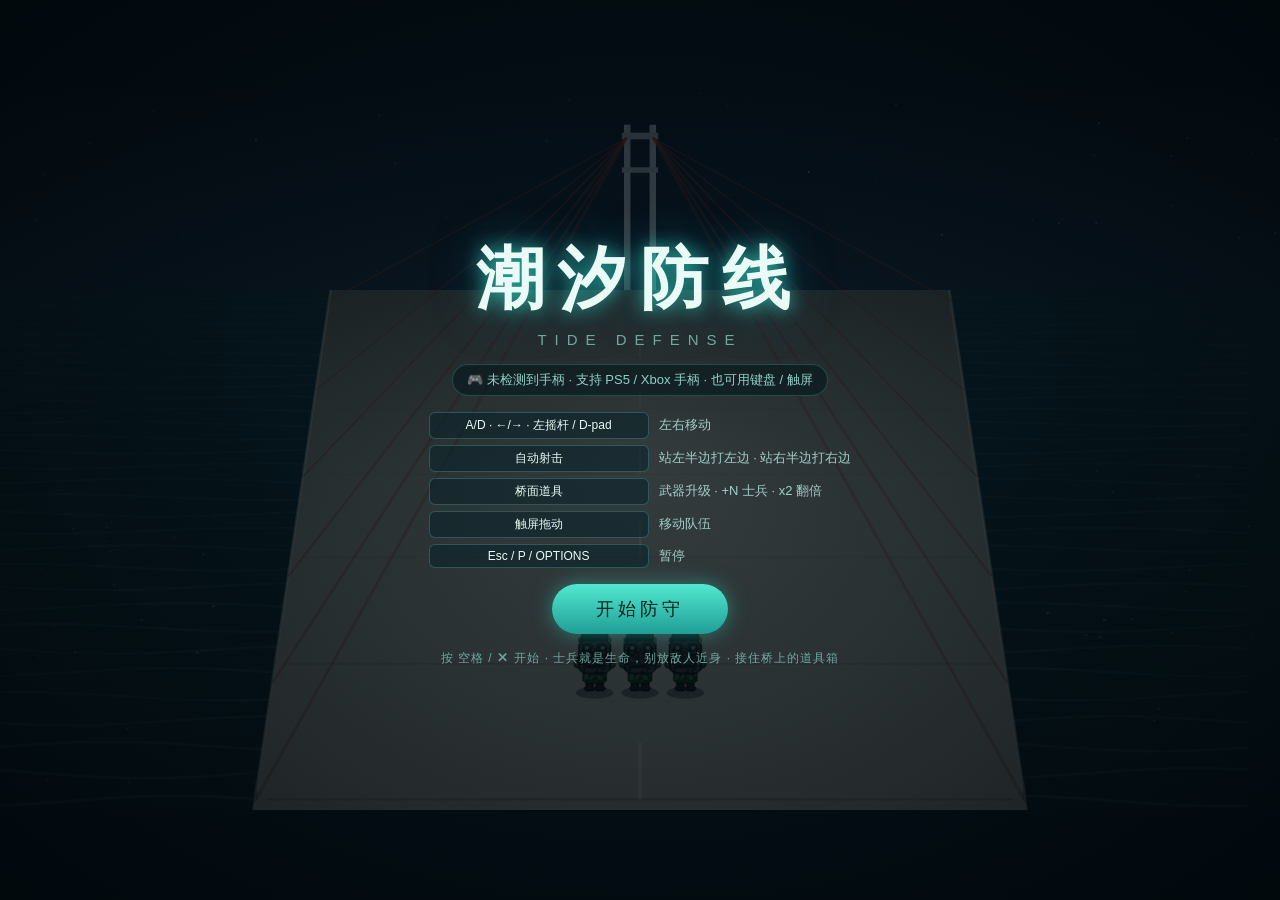
==== commit 4f745423: "重做潮汐防线 v2.6：透视桥面、士兵/怪兽贴图、射击与命中特效（支持 PS5/Xbox 手柄）" ====
--- a/tide-defense/index.html
+++ b/tide-defense/index.html
@@ -2,1234 +2,54 @@
 <html lang="zh-CN">
 <head>
 <meta charset="UTF-8">
-<meta name="viewport" content="width=device-width, initial-scale=1, viewport-fit=cover">
-<title>潮汐防线 · Bridge Defense</title>
-<style>
-  :root{
-    --accent:#35e0c8;
-    --accent-dim:rgba(53,224,200,.22);
-    --coral:#ff6a5a;
-    --ink:#d7ece8;
-    --ink-dim:#8fb8b1;
-    --panel:rgba(6,20,24,.82);
-    --line:rgba(53,224,200,.24);
-  }
-  *{margin:0;padding:0;box-sizing:border-box;-webkit-tap-highlight-color:transparent}
-  html,body{height:100%}
-  body{
-    background:#020d11;color:var(--ink);
-    font-family:"PingFang SC","Microsoft YaHei",system-ui,-apple-system,sans-serif;
-    overflow-x:hidden;user-select:none;
-  }
-  #app{display:flex;height:100vh;height:100dvh;gap:12px;padding:12px;max-width:1500px;margin:0 auto}
-  #stage{position:relative;flex:1;min-width:0;overflow:hidden;border:1px solid rgba(53,224,200,.16);border-radius:6px;background:#03141a}
-  canvas{position:absolute;inset:0;width:100%;height:100%;display:block;touch-action:none;cursor:crosshair}
-
-  /* ===== HUD ===== */
-  #hud{position:absolute;inset:0;pointer-events:none;font-variant-numeric:tabular-nums}
-  .hud-top{position:absolute;top:10px;left:10px;right:10px;display:flex;justify-content:space-between;gap:8px}
-  .chip{
-    background:rgba(3,15,19,.62);border:1px solid var(--line);border-radius:4px;
-    padding:5px 12px;font-size:13px;letter-spacing:1px;color:var(--ink-dim);backdrop-filter:blur(4px);
-  }
-  .chip b{color:var(--accent);font-size:15px;margin-left:6px}
-  .hud-bottom{position:absolute;left:50%;bottom:12px;transform:translateX(-50%);width:min(460px,88%)}
-  .shield-row{display:flex;justify-content:space-between;align-items:baseline;margin-bottom:4px}
-  .shield-label{font-size:12px;letter-spacing:2px;color:var(--ink-dim)}
-  .shield-num{font-size:13px;color:var(--accent)}
-  .shield-bar{height:12px;border:1px solid var(--line);border-radius:3px;background:rgba(3,15,19,.6);overflow:hidden}
-  #shieldFill{height:100%;width:100%;background:var(--accent);box-shadow:0 0 10px rgba(53,224,200,.5);transition:width .15s}
-  #shieldFill.low{background:var(--coral);box-shadow:0 0 10px rgba(255,106,90,.5)}
-  .hud-bottom.shake{animation:shake .3s}
-  @keyframes shake{0%,100%{transform:translateX(-50%)}25%{transform:translateX(calc(-50% - 5px))}75%{transform:translateX(calc(-50% + 5px))}}
-
-  /* ===== 面板 ===== */
-  .overlay{position:absolute;inset:0;display:flex;align-items:center;justify-content:center;background:rgba(2,10,13,.45);opacity:0;pointer-events:none;transition:opacity .25s;z-index:5}
-  .overlay.show{opacity:1;pointer-events:auto}
-  .panel{
-    width:min(400px,calc(100% - 32px));background:var(--panel);border:1px solid var(--line);border-radius:6px;
-    padding:22px 24px;backdrop-filter:blur(6px);text-align:center;
-  }
-  .panel-tag{font-size:11px;letter-spacing:4px;color:var(--accent);margin-bottom:8px}
-  .panel h1{font-size:30px;letter-spacing:10px;text-indent:10px;color:#eafffb;font-weight:700;margin-bottom:10px}
-  .panel h2{font-size:24px;letter-spacing:6px;text-indent:6px;color:#ffd9d4;margin-bottom:12px}
-  .panel .lead{font-size:13px;line-height:1.8;color:var(--ink-dim);text-align:left;margin-bottom:14px}
-  .help{list-style:none;text-align:left;font-size:13px;color:var(--ink-dim);margin-bottom:18px;line-height:2}
-  .help b{color:var(--accent);font-weight:600}
-  .grid{display:grid;grid-template-columns:1fr 1fr;gap:10px;margin-bottom:14px}
-  .grid div{border:1px solid rgba(53,224,200,.14);border-radius:4px;padding:10px 6px;background:rgba(3,15,19,.5)}
-  .grid span{display:block;font-size:11px;color:var(--ink-dim);letter-spacing:2px;margin-bottom:4px}
-  .grid b{font-size:20px;color:var(--accent);font-variant-numeric:tabular-nums}
-  .record{display:none;color:#ffd9a0;font-size:13px;letter-spacing:2px;margin-bottom:12px}
-  .record.show{display:block}
-
-  button{
-    display:inline-flex;align-items:center;justify-content:center;gap:8px;
-    min-height:46px;padding:0 18px;border-radius:4px;cursor:pointer;
-    background:rgba(53,224,200,.10);border:1px solid var(--accent);color:#c9f7ef;
-    font-size:15px;font-weight:600;letter-spacing:2px;font-family:inherit;
-    transition:background .12s, transform .06s;
-  }
-  button:hover{background:rgba(53,224,200,.22)}
-  button:active{transform:translateY(1px)}
-  button:disabled{opacity:.45;cursor:default;transform:none}
-  button .key{font-size:11px;font-weight:400;color:var(--ink-dim);letter-spacing:1px}
-  .panel button{width:100%}
-
-  /* ===== 右侧任务面板 ===== */
-  #side{
-    width:264px;flex-shrink:0;display:flex;flex-direction:column;gap:12px;
-    background:rgba(4,16,20,.7);border:1px solid rgba(53,224,200,.14);border-radius:6px;padding:16px;
-  }
-  #side header h1{font-size:20px;letter-spacing:6px;color:#eafffb}
-  #side header span{font-size:10px;letter-spacing:3px;color:var(--accent)}
-  .brief{font-size:12px;line-height:1.9;color:var(--ink-dim);border-top:1px solid rgba(53,224,200,.12);border-bottom:1px solid rgba(53,224,200,.12);padding:12px 0}
-  .stats{display:flex;gap:10px}
-  .stats div{flex:1;border:1px solid rgba(53,224,200,.14);border-radius:4px;padding:8px;text-align:center;background:rgba(3,15,19,.5)}
-  .stats span{display:block;font-size:10px;color:var(--ink-dim);letter-spacing:2px;margin-bottom:2px}
-  .stats b{font-size:16px;color:var(--accent);font-variant-numeric:tabular-nums}
-  .pad{font-size:12px;color:var(--ink-dim);letter-spacing:1px}
-  .pad.on{color:var(--accent)}
-  .actions{margin-top:auto;display:flex;flex-direction:column;gap:10px}
-  #btnPulse{position:relative;overflow:hidden}
-  #pulseFill{position:absolute;left:0;right:0;top:0;height:0%;background:rgba(2,12,15,.78);pointer-events:none}
-
-  /* ===== 移动端 ===== */
-  @media (max-width:860px){
-    #app{flex-direction:column;padding:8px;gap:8px}
-    #stage{min-height:0}
-    #side{width:auto;flex-direction:row;align-items:center;flex-wrap:wrap;gap:8px;padding:8px 10px}
-    #side header,.brief,.pad{display:none}
-    .stats{flex:1;min-width:150px}
-    .stats div{padding:4px 8px}
-    .actions{margin:0;flex-direction:row}
-    #btnPulse{min-height:44px;min-width:128px}
-    #btnSound{min-height:44px}
-    .hud-top .chip{font-size:12px;padding:4px 9px}
-  }
-</style>
+<meta name="viewport" content="width=device-width, initial-scale=1.0, maximum-scale=1.0, user-scalable=no">
+<meta name="theme-color" content="#04121a">
+<title>潮汐防线 · Tide Defense</title>
+<link rel="icon" href="data:,">
+<link rel="stylesheet" href="css/style.css?v=2.0">
 </head>
 <body>
-<div id="app">
-  <div id="stage">
-    <canvas id="game"></canvas>
+<div id="stage">
+  <canvas id="game"></canvas>
 
-    <div id="hud">
-      <div class="hud-top">
-        <div class="chip">波次<b id="hudWave">-</b></div>
-        <div class="chip">分数<b id="hudScore">0</b></div>
-      </div>
-      <div class="hud-bottom" id="hudBottom">
-        <div class="shield-row">
-          <span class="shield-label">防线护盾</span>
-          <span class="shield-num" id="shieldText">100</span>
-        </div>
-        <div class="shield-bar"><div id="shieldFill"></div></div>
-      </div>
+  <!-- 开始界面 -->
+  <div id="screen-start" class="screen">
+    <h1>潮汐防线</h1>
+    <p class="subtitle">TIDE&nbsp;DEFENSE</p>
+    <div id="pad-status">🎮 未检测到手柄 · 支持 PS5 / Xbox 手柄 · 也可用键盘 / 触屏</div>
+    <div class="controls-help">
+      <div class="ctl"><span class="key">A/D · ←/→ · 左摇杆 / D-pad</span><span>左右移动</span></div>
+      <div class="ctl"><span class="key">自动射击</span><span>站左半边打左边 · 站右半边打右边</span></div>
+      <div class="ctl"><span class="key">桥面道具</span><span>武器升级 · +N 士兵 · x2 翻倍</span></div>
+      <div class="ctl"><span class="key">触屏拖动</span><span>移动队伍</span></div>
+      <div class="ctl"><span class="key">Esc / P / OPTIONS</span><span>暂停</span></div>
     </div>
-
-    <div class="overlay show" id="startPanel">
-      <div class="panel">
-        <div class="panel-tag">BRIDGE DEFENSE</div>
-        <h1>潮汐防线</h1>
-        <p class="lead">守住桥尽头的「潮汐核心」。敌群正沿桥面逼近——任何突破防线的单位都会削弱护盾，并震伤核心。</p>
-        <ul class="help">
-          <li><b>移动炮塔</b> — 鼠标 / 拖动 / A D / 左摇杆</li>
-          <li><b>能量束</b> — 点击桥面 / R2</li>
-          <li><b>清屏脉冲</b> — 空格 / 手柄 × / 按钮</li>
-          <li><b>开始 / 重开</b> — Enter / OPTIONS</li>
-        </ul>
-        <button id="btnStart">开始防守</button>
-      </div>
-    </div>
-
-    <div class="overlay" id="endPanel">
-      <div class="panel">
-        <div class="panel-tag">防线报告</div>
-        <h2 id="endTitle">防线失守</h2>
-        <div class="grid">
-          <div><span>坚持波次</span><b id="endWave">1</b></div>
-          <div><span>最终分数</span><b id="endScore">0</b></div>
-          <div><span>命中率</span><b id="endAcc">0%</b></div>
-          <div><span>最高波次</span><b id="endBest">1</b></div>
-        </div>
-        <div class="record" id="newRecord">新纪录</div>
-        <button id="btnRestart">重新开始</button>
-      </div>
-    </div>
+    <button id="btn-start" class="btn">开始防守</button>
+    <p class="hint">按 空格 / ✕ 开始 · 士兵就是生命，别放敌人近身 · 接住桥上的道具箱</p>
   </div>
 
-  <aside id="side">
-    <header>
-      <h1>潮汐防线</h1>
-      <span>BRIDGE DEFENSE</span>
-    </header>
-    <section class="brief">
-      敌群自海面爬上桥面，向防线推进。自动炮塔会持续索敌；点击桥面可发射高伤能量束；空格或 × 键释放清屏脉冲。重型单位需要多次命中。
-    </section>
-    <section class="stats">
-      <div><span>命中率</span><b id="statAcc">--</b></div>
-      <div><span>最高波次</span><b id="statBest">--</b></div>
-    </section>
-    <div class="pad" id="padStatus">手柄：未连接</div>
-    <div class="actions">
-      <button id="btnPulse">释放脉冲<span class="key">空格 / ×</span><i id="pulseFill"></i></button>
-      <button id="btnSound">声音：开启</button>
-    </div>
-  </aside>
+  <!-- 暂停 -->
+  <div id="screen-pause" class="screen hidden">
+    <h2>已暂停</h2>
+    <p id="pause-info"></p>
+    <button id="btn-resume" class="btn">继续 (Esc)</button>
+    <button id="btn-pause-restart" class="btn btn-ghost">重新开始</button>
+  </div>
+
+  <!-- 结束 -->
+  <div id="screen-over" class="screen hidden">
+    <h2>防线失守</h2>
+    <p id="final-stats"></p>
+    <button id="btn-restart" class="btn">再来一局 (空格)</button>
+  </div>
+
+  <!-- 游戏中暂停按钮 -->
+  <button id="btn-pause" class="hidden">⏸</button>
 </div>
-
-<script>
-'use strict';
-/* ============================================================
- * 潮汐防线 / Bridge Defense
- * 单文件 Web 游戏：原生 Canvas + Web Audio + Gamepad API (PS5)
- * ============================================================ */
-
-/* ---------- 工具 ---------- */
-const TAU = Math.PI * 2;
-const clamp = (v, a, b) => v < a ? a : v > b ? b : v;
-const lerp  = (a, b, t) => a + (b - a) * t;
-const rand  = (a, b) => a + Math.random() * (b - a);
-
-/* ---------- DOM ---------- */
-const canvas = document.getElementById('game');
-const ctx = canvas.getContext('2d');
-const els = {
-  wave: document.getElementById('hudWave'),
-  score: document.getElementById('hudScore'),
-  shieldFill: document.getElementById('shieldFill'),
-  shieldText: document.getElementById('shieldText'),
-  hudBottom: document.getElementById('hudBottom'),
-  statAcc: document.getElementById('statAcc'),
-  statBest: document.getElementById('statBest'),
-  padStatus: document.getElementById('padStatus'),
-  btnPulse: document.getElementById('btnPulse'),
-  pulseFill: document.getElementById('pulseFill'),
-  btnSound: document.getElementById('btnSound'),
-  startPanel: document.getElementById('startPanel'),
-  endPanel: document.getElementById('endPanel'),
-  endTitle: document.getElementById('endTitle'),
-  endWave: document.getElementById('endWave'),
-  endScore: document.getElementById('endScore'),
-  endAcc: document.getElementById('endAcc'),
-  endBest: document.getElementById('endBest'),
-  newRecord: document.getElementById('newRecord'),
-  btnStart: document.getElementById('btnStart'),
-  btnRestart: document.getElementById('btnRestart'),
-};
-
-/* ---------- 视图 / 透视 ---------- */
-const view = { W: 0, H: 0, dpr: 1, horizonY: 0, bottomY: 0, turretY: 0, vignette: null };
-const TURRET_T = 0.93;    // 炮塔所在的桥面位置（0=地平线 1=桥底）
-const BREACH_T = 0.955;   // 突破判定位置
-const persp = t => Math.pow(t, 1.55);
-function proj(t, laneX = 0) {
-  const p = persp(t);
-  const y = lerp(view.horizonY, view.bottomY, p);
-  const halfW = lerp(view.W * 0.05, view.W * 0.265, p);
-  return { x: view.W / 2 + laneX * halfW, y, s: lerp(0.14, 1, p) };
-}
-function halfWAt(y) { // 由屏幕 y 反推桥面半宽
-  const p = clamp((y - view.horizonY) / (view.bottomY - view.horizonY), 0, 1);
-  return lerp(view.W * 0.05, view.W * 0.265, p);
-}
-
-/* 静态装饰（重建于 resize） */
-let bridgeCanvas = null;
-const stars = Array.from({ length: 34 }, () => ({ nx: Math.random(), ny: rand(0.01, 0.13), ph: rand(0, TAU), sp: rand(0.6, 2.2) }));
-const sparkles = Array.from({ length: 44 }, () => ({ nx: Math.random(), tt: rand(0.05, 0.98), ph: rand(0, TAU), sp: rand(0.8, 2.6) }));
-
-function buildBridge() {
-  const { W, H, horizonY, dpr } = view;
-  bridgeCanvas = document.createElement('canvas');
-  bridgeCanvas.width = W * dpr; bridgeCanvas.height = H * dpr;
-  const b = bridgeCanvas.getContext('2d');
-  b.scale(dpr, dpr);
-  const cx = W / 2;
-
-  // 桥面主体（梯形）
-  const topW = W * 0.05, botW = W * 0.265;
-  const g = b.createLinearGradient(0, horizonY, 0, H);
-  g.addColorStop(0, '#6f6854'); g.addColorStop(0.25, '#8d8470'); g.addColorStop(1, '#b6aa90');
-  b.fillStyle = g;
-  b.beginPath();
-  b.moveTo(cx - topW, horizonY); b.lineTo(cx + topW, horizonY);
-  b.lineTo(cx + botW + W * 0.02, H); b.lineTo(cx - botW - W * 0.02, H);
-  b.closePath(); b.fill();
-
-  // 横向板缝（透视间距）
-  for (let tt = 0.02; tt < 1.02; tt += 0.026) {
-    const p = persp(tt);
-    const y = lerp(horizonY, H, p);
-    const hw = lerp(topW, botW + W * 0.02, p);
-    b.strokeStyle = 'rgba(60,54,40,' + (0.10 + 0.10 * p) + ')';
-    b.lineWidth = Math.max(0.6, 2 * p);
-    b.beginPath(); b.moveTo(cx - hw, y); b.lineTo(cx + hw, y); b.stroke();
-  }
-  // 纵向接缝（向灭点汇聚）
-  for (let lx = -0.6; lx <= 0.61; lx += 0.3) {
-    const y0 = lerp(horizonY, H, persp(0.015)), x0 = cx + lx * topW;
-    const y1 = H, x1 = cx + lx * (botW + W * 0.02);
-    b.strokeStyle = 'rgba(60,54,40,0.14)'; b.lineWidth = 1;
-    b.beginPath(); b.moveTo(x0, y0); b.lineTo(x1, y1); b.stroke();
-  }
-  // 中央透视虚线
-  b.strokeStyle = 'rgba(122,114,96,0.55)';
-  for (let tt = 0.03; tt < 0.99; tt += 0.055) {
-    const p1 = persp(tt), p2 = persp(tt + 0.024);
-    const y1 = lerp(horizonY, H, p1), y2 = lerp(horizonY, H, p2);
-    b.lineWidth = Math.max(1, 2.6 * p1);
-    b.beginPath(); b.moveTo(cx, y1); b.lineTo(cx, y2); b.stroke();
-  }
-  // 两侧路缘 + 立柱
-  for (const side of [-1, 1]) {
-    b.strokeStyle = '#3d382d'; b.lineWidth = 2;
-    b.beginPath();
-    b.moveTo(cx + side * topW, horizonY);
-    b.lineTo(cx + side * (botW + W * 0.02), H);
-    b.stroke();
-    for (let tt = 0.04; tt < 1; tt += 0.058) {
-      const p = persp(tt);
-      const y = lerp(horizonY, H, p);
-      const x = cx + side * lerp(topW, botW + W * 0.02, p);
-      b.fillStyle = 'rgba(52,47,36,' + (0.5 + 0.4 * p) + ')';
-      b.beginPath(); b.arc(x + side * 3 * p, y, Math.max(1, 2.2 * p), 0, TAU); b.fill();
-      b.strokeStyle = 'rgba(52,47,36,0.5)'; b.lineWidth = Math.max(0.8, 1.6 * p);
-      b.beginPath(); b.moveTo(x, y); b.lineTo(x + side * 7 * p, y); b.stroke();
-    }
-  }
-  // 湿痕斑点
-  for (let i = 0; i < 260; i++) {
-    const p = Math.random();
-    const hw = lerp(topW, botW, p);
-    const y = lerp(horizonY, H, p);
-    const x = cx + rand(-1, 1) * hw;
-    b.fillStyle = Math.random() < 0.5 ? 'rgba(40,36,26,0.09)' : 'rgba(230,220,190,0.07)';
-    b.fillRect(x, y, rand(1, 2.5), rand(1, 2.5));
-  }
-  // 远端核心基座平台
-  const cy = horizonY + 30;
-  b.fillStyle = '#2c3538';
-  b.beginPath(); b.ellipse(cx, cy + 10, W * 0.045, 9, 0, 0, TAU); b.fill();
-  b.strokeStyle = 'rgba(53,224,200,0.35)'; b.lineWidth = 1;
-  b.beginPath(); b.ellipse(cx, cy + 10, W * 0.045, 9, 0, 0, TAU); b.stroke();
-
-  // 边缘暗角
-  view.vignette = ctx.createRadialGradient(cx, view.H * 0.42, view.H * 0.3, cx, view.H * 0.5, Math.max(view.W, view.H) * 0.75);
-  view.vignette.addColorStop(0, 'rgba(1,10,14,0)');
-  view.vignette.addColorStop(1, 'rgba(1,10,14,0.45)');
-}
-
-function resize() {
-  const r = canvas.parentElement.getBoundingClientRect();
-  view.W = Math.max(300, r.width); view.H = Math.max(400, r.height);
-  view.dpr = Math.min(window.devicePixelRatio || 1, 2);
-  view.horizonY = view.H * 0.16;
-  view.bottomY = view.H * 1.04;
-  view.turretY = lerp(view.horizonY, view.bottomY, persp(TURRET_T));
-  canvas.width = Math.round(view.W * view.dpr);
-  canvas.height = Math.round(view.H * view.dpr);
-  ctx.setTransform(view.dpr, 0, 0, view.dpr, 0, 0);
-  buildBridge();
-  if (G.mode === 'idle') { turret.x = turret.tx = view.W / 2; }
-  else {
-    const hw = halfWAt(view.turretY) - 16;
-    turret.x = clamp(turret.x, view.W / 2 - hw, view.W / 2 + hw);
-    turret.tx = clamp(turret.tx, view.W / 2 - hw, view.W / 2 + hw);
-  }
-}
-window.addEventListener('resize', resize);
-
-/* ============================================================
- * 音频：Web Audio 合成音效 + 程序化背景音乐
- * ============================================================ */
-let actx = null, masterGain = null, musicGain = null, sfxGain = null, noiseBuf = null;
-let soundOn = true;
-
-function initAudio() {
-  if (actx) { if (actx.state === 'suspended') actx.resume(); return; }
-  const AC = window.AudioContext || window.webkitAudioContext;
-  if (!AC) return;
-  actx = new AC();
-  const comp = actx.createDynamicsCompressor();
-  comp.connect(actx.destination);
-  masterGain = actx.createGain(); masterGain.gain.value = soundOn ? 0.85 : 0; masterGain.connect(comp);
-  musicGain = actx.createGain(); musicGain.gain.value = 0.5; musicGain.connect(masterGain);
-  sfxGain = actx.createGain(); sfxGain.gain.value = 0.9; sfxGain.connect(masterGain);
-  const len = actx.sampleRate;
-  noiseBuf = actx.createBuffer(1, len, actx.sampleRate);
-  const d = noiseBuf.getChannelData(0);
-  for (let i = 0; i < len; i++) d[i] = Math.random() * 2 - 1;
-  Music.start();
-}
-window.addEventListener('pointerdown', () => initAudio(), { once: true, capture: true });
-window.addEventListener('keydown', () => initAudio(), { once: true, capture: true });
-
-function tone(opt) {
-  if (!actx) return;
-  const at = opt.at || actx.currentTime;
-  const o = actx.createOscillator(), g = actx.createGain();
-  o.type = opt.type || 'sine';
-  o.frequency.setValueAtTime(opt.f, at);
-  if (opt.f2) o.frequency.exponentialRampToValueAtTime(Math.max(20, opt.f2), at + (opt.dur || 0.15));
-  g.gain.setValueAtTime(0.0001, at);
-  g.gain.linearRampToValueAtTime(opt.gain || 0.1, at + 0.008);
-  g.gain.exponentialRampToValueAtTime(0.0001, at + (opt.dur || 0.15));
-  o.connect(g); g.connect(opt.out || sfxGain);
-  o.start(at); o.stop(at + (opt.dur || 0.15) + 0.05);
-}
-function noiseHit(opt) {
-  if (!actx) return;
-  const at = opt.at || actx.currentTime;
-  const src = actx.createBufferSource(); src.buffer = noiseBuf; src.loop = true;
-  const f = actx.createBiquadFilter();
-  f.type = opt.filter || 'lowpass';
-  f.frequency.setValueAtTime(opt.f1 || 1200, at);
-  if (opt.f2) f.frequency.exponentialRampToValueAtTime(Math.max(40, opt.f2), at + opt.dur);
-  const g = actx.createGain();
-  g.gain.setValueAtTime(0.0001, at);
-  g.gain.linearRampToValueAtTime(opt.gain || 0.2, at + 0.01);
-  g.gain.exponentialRampToValueAtTime(0.0001, at + opt.dur);
-  src.connect(f); f.connect(g); g.connect(opt.out || sfxGain);
-  src.start(at); src.stop(at + opt.dur + 0.05);
-}
-const sShoot  = () => tone({ type: 'square', f: rand(820, 900), f2: 1500, dur: 0.07, gain: 0.03 });
-const sHit    = () => { noiseHit({ dur: 0.05, gain: 0.08, filter: 'bandpass', f1: 1800 }); tone({ type: 'triangle', f: 260, f2: 130, dur: 0.06, gain: 0.05 }); };
-const sBoom   = big => { noiseHit({ dur: big ? 0.5 : 0.3, gain: big ? 0.34 : 0.2, f1: 900, f2: 120 }); tone({ f: big ? 110 : 150, f2: 36, dur: big ? 0.4 : 0.28, gain: big ? 0.3 : 0.2 }); };
-const sPulse  = () => { tone({ type: 'sawtooth', f: 640, f2: 68, dur: 0.55, gain: 0.2 }); noiseHit({ dur: 0.4, gain: 0.16, filter: 'highpass', f1: 3800, f2: 180 }); };
-const sBreach = () => { tone({ type: 'square', f: 196, dur: 0.14, gain: 0.12 }); tone({ type: 'square', f: 155, dur: 0.16, gain: 0.12, at: actx ? actx.currentTime + 0.12 : 0 }); noiseHit({ dur: 0.25, gain: 0.18, f1: 700, f2: 100 }); };
-const sWave   = () => { tone({ type: 'triangle', f: 392, f2: 784, dur: 0.3, gain: 0.11 }); };
-const sBeam   = () => { tone({ type: 'sawtooth', f: 1500, f2: 320, dur: 0.12, gain: 0.07 }); };
-const sOrb    = () => tone({ type: 'sawtooth', f: 330, f2: 170, dur: 0.18, gain: 0.045 });
-const sClick  = () => tone({ type: 'square', f: 520, dur: 0.045, gain: 0.05 });
-
-/* 程序化环境音乐：小调 pad + 低音 + 琶音 */
-const CHORDS = [
-  [110.00, 130.81, 164.81],  // Am
-  [87.31, 110.00, 130.81],   // F
-  [98.00, 123.47, 146.83],   // G
-  [110.00, 130.81, 196.00],  // Am(add7)
-];
-const Music = {
-  timer: null, step: 0, next: 0, playing: false,
-  start() {
-    if (!actx || this.playing) return;
-    this.playing = true;
-    this.step = 0;
-    this.next = actx.currentTime + 0.15;
-    this.timer = setInterval(() => this.tick(), 180);
-  },
-  tick() {
-    if (!actx) return;
-    while (this.next < actx.currentTime + 0.5) {
-      this.schedule(this.step, this.next);
-      this.step++; this.next += 0.42;
-    }
-  },
-  schedule(step, at) {
-    const bar = Math.floor(step / 8), s = step % 8;
-    const chord = CHORDS[Math.floor(bar / 2) % CHORDS.length];
-    if (s === 0) { this.pad(chord, at); this.bass(chord[0] / 2, at); }
-    if (s === 4) this.bass(chord[0] / 2, at);
-    const dens = clamp(0.3 + G.wave * 0.07, 0.3, 0.92);
-    if (s % 2 === 0 && Math.random() < dens) {
-      const n = chord[Math.floor(step / 2) % 3] * (Math.random() < 0.3 ? 4 : 2);
-      tone({ type: 'triangle', f: n, dur: 0.22, gain: 0.045, out: musicGain, at });
-    }
-    if (s % 2 === 1 && G.wave > 2) noiseHit({ dur: 0.03, gain: 0.018, filter: 'highpass', f1: 6500, out: musicGain, at });
-  },
-  pad(chord, at) {
-    const dur = 6.7;
-    for (const f of chord) {
-      for (const det of [-4, 4]) {
-        const o = actx.createOscillator(), g = actx.createGain(), fl = actx.createBiquadFilter();
-        o.type = 'sawtooth'; o.frequency.value = f; o.detune.value = det;
-        fl.type = 'lowpass'; fl.frequency.value = clamp(700 + G.wave * 40, 700, 1300);
-        g.gain.setValueAtTime(0.0001, at);
-        g.gain.linearRampToValueAtTime(0.02, at + 1.4);
-        g.gain.setValueAtTime(0.02, at + dur - 1.8);
-        g.gain.linearRampToValueAtTime(0.0001, at + dur);
-        o.connect(fl); fl.connect(g); g.connect(musicGain);
-        o.start(at); o.stop(at + dur + 0.1);
-      }
-    }
-  },
-  bass(f, at) { tone({ type: 'sine', f, dur: 0.34, gain: 0.11, out: musicGain, at }); },
-};
-
-/* ============================================================
- * 输入：键盘 + 指针 + PS5 手柄 (DualSense)
- * DualSense 标准映射:
- *   buttons: 0=× 1=○ 2=□ 3=△ 4=L1 5=R1 6=L2 7=R2 8=SHARE 9=OPTIONS
- *            12-15=D-pad(上下左右) 16=PS 17=触摸板
- *   axes: 0/1=左摇杆  2/3=右摇杆
- * ============================================================ */
-const DEADZONE = 0.18;
-const Input = {
-  keys: new Set(),
-  padIndex: -1, padConnected: false, padName: '',
-  pointer: { x: 0, y: 0, down: false },
-  _prev: {},
-  _pulseEdge: false, _confirmEdge: false, _beamEdge: false, _beamHold: false,
-
-  bind() {
-    window.addEventListener('keydown', e => {
-      const k = e.code;
-      if (['ArrowUp', 'ArrowDown', 'ArrowLeft', 'ArrowRight', 'Space'].includes(k)) e.preventDefault();
-      if (!this.keys.has(k)) {
-        if (k === 'Space') { this._pulseEdge = true; this._confirmEdge = true; }
-        if (k === 'Enter') this._confirmEdge = true;
-      }
-      this.keys.add(k);
-    });
-    window.addEventListener('keyup', e => this.keys.delete(e.code));
-
-    canvas.addEventListener('pointerdown', e => {
-      this._setPtr(e); this.pointer.down = true;
-      this._beamEdge = true;
-      try { canvas.setPointerCapture(e.pointerId); } catch (_) {}
-    });
-    canvas.addEventListener('pointermove', e => this._setPtr(e));
-    canvas.addEventListener('pointerup', () => this.pointer.down = false);
-    canvas.addEventListener('pointercancel', () => this.pointer.down = false);
-    canvas.addEventListener('contextmenu', e => e.preventDefault());
-
-    window.addEventListener('gamepadconnected', e => {
-      this.padIndex = e.gamepad.index;
-      this.padConnected = true;
-      this.padName = e.gamepad.id.replace(/\(.*\)/, '').trim() || '手柄';
-      updatePadStatus();
-    });
-    window.addEventListener('gamepaddisconnected', e => {
-      if (e.gamepad.index === this.padIndex) { this.padIndex = -1; this.padConnected = false; updatePadStatus(); }
-    });
-  },
-  _setPtr(e) {
-    const r = canvas.getBoundingClientRect();
-    this.pointer.x = e.clientX - r.left;
-    this.pointer.y = e.clientY - r.top;
-  },
-  poll() {
-    // 手柄（含兜底扫描）
-    const pads = navigator.getGamepads ? navigator.getGamepads() : [];
-    let gp = this.padIndex >= 0 ? pads[this.padIndex] : null;
-    if (!gp) {
-      for (let i = 0; i < pads.length; i++) {
-        if (pads[i] && pads[i].connected) { gp = pads[i]; this.padIndex = i; this.padConnected = true; updatePadStatus(); break; }
-      }
-    }
-    this.padSteer = 0; this._beamHold = false;
-    if (gp && gp.connected) {
-      const ax = Math.abs(gp.axes[0] || 0) > DEADZONE ? gp.axes[0] : 0;
-      this.padSteer = ax;
-      if (gp.buttons[14] && gp.buttons[14].pressed) this.padSteer -= 1;
-      if (gp.buttons[15] && gp.buttons[15].pressed) this.padSteer += 1;
-
-      const b = gp.buttons || [];
-      const pressed = i => !!(b[i] && b[i].pressed);
-      const r2 = b[7] && b[7].value > 0.4;
-      if (r2) this._beamHold = true;
-      const pulseNow = pressed(0) || pressed(1) || pressed(4);
-      if (pulseNow && !this._prev.pulse) { this._pulseEdge = true; this._confirmEdge = true; }
-      if (pressed(9) && !this._prev.confirm) this._confirmEdge = true;
-      this._prev.pulse = pulseNow;
-      this._prev.confirm = pressed(9);
-    }
-  },
-  consumePulse() { const v = this._pulseEdge; this._pulseEdge = false; return v; },
-  consumeConfirm() { const v = this._confirmEdge; this._confirmEdge = false; return v; },
-  consumeBeam() { const v = this._beamEdge; this._beamEdge = false; return v; },
-  vibrate(dur, strong, weak) {
-    const pads = navigator.getGamepads ? navigator.getGamepads() : [];
-    const gp = this.padIndex >= 0 ? pads[this.padIndex] : null;
-    const act = gp && gp.vibrationActuator;
-    if (act && act.playEffect) {
-      try {
-        act.playEffect('dual-rumble', { startDelay: 0, duration: dur || 120, strongMagnitude: strong == null ? 1 : strong, weakMagnitude: weak == null ? 0.6 : weak });
-      } catch (_) {}
-    }
-  },
-};
-function updatePadStatus() {
-  els.padStatus.textContent = Input.padConnected ? '手柄：已连接（' + Input.padName.slice(0, 20) + '）' : '手柄：未连接';
-  els.padStatus.classList.toggle('on', Input.padConnected);
-}
-
-/* ============================================================
- * 游戏状态（集中管理）
- * ============================================================ */
-const BEST_KEY = 'tide-defense.best-wave';
-const PULSE_CD = 12;
-const G = {
-  mode: 'idle',            // idle | playing | ended
-  wave: 1, score: 0, shield: 100, core: 1000,
-  kills: 0, shots: 0, hits: 0,
-  waveT: 0, waveDelay: 2.2, spawnCd: 0.6,
-  pulseCd: 0, beamCd: 0, fireCd: 0,
-  flashRed: 0, flashWhite: 0, coreHitT: 0,
-  bannerText: '', bannerT: 0,
-  failCause: 'shield',
-  best: 1,
-};
-try { G.best = parseInt(localStorage.getItem(BEST_KEY)) || 1; } catch (_) {}
-
-const enemies = [], bolts = [], beams = [], orbs = [], particles = [], rings = [], floaters = [];
-const turret = { x: 0, tx: 0, aim: -Math.PI / 2, recoil: 0, muzzle: 0 };
-let ambientT = 0;
-
-const spawnInterval = () => Math.max(0.34, 1.15 * Math.pow(0.9, G.wave - 1));
-const heavyChance  = () => Math.min(0.32, 0.06 + (G.wave - 1) * 0.025);
-const speedMul     = () => Math.min(1.5, 1 + (G.wave - 1) * 0.045);
-
-/* ---------- 实体 ---------- */
-function spawnEnemy() {
-  const heavy = Math.random() < heavyChance();
-  enemies.push({
-    heavy,
-    t: 0,
-    laneX: rand(-0.82, 0.82),
-    hp: heavy ? 7 : 2,
-    speed: (heavy ? 0.042 : rand(0.055, 0.075)) * speedMul(),
-    sz: rand(0.85, 1.2),
-    phase: rand(0, TAU), wf: rand(1.2, 2.4),
-    flash: 0, shootCd: rand(1.5, 2.8),
-  });
-}
-function killEnemy(e, px, py, silent) {
-  const pts = e.heavy ? 35 : 10;
-  G.score += pts; G.kills++;
-  if (!silent) {
-    explode(px, py, e.heavy ? 26 : 15, e.heavy ? 'coral' : 'dark');
-    floaters.push({ x: px, y: py - 10, text: '+' + pts, life: 0.9, max: 0.9, color: e.heavy ? '#ff9a8a' : '#7cf5e4' });
-    sBoom(e.heavy);
-    if (e.heavy) Input.vibrate(60, 0.4, 0.2);
-  }
-}
-function explode(px, py, n, kind) {
-  if (particles.length > 320) return;
-  for (let i = 0; i < n; i++) {
-    const a = rand(0, TAU), v = rand(40, 240);
-    particles.push({
-      x: px, y: py, vx: Math.cos(a) * v, vy: Math.sin(a) * v - 30,
-      life: rand(0.3, 0.8), max: 0.8, size: rand(1.5, 3.6),
-      color: kind === 'coral' ? (Math.random() < 0.5 ? '#ff6a5a' : '#ffb49e')
-           : kind === 'teal' ? (Math.random() < 0.5 ? '#35e0c8' : '#a8fff0')
-           : (Math.random() < 0.5 ? '#8d8471' : '#e8dcbf'),
-    });
-  }
-  rings.push({ x: px, y: py, r: 4, max: kind === 'coral' ? 46 : 30, life: 0.35, tt: 0, color: kind === 'coral' ? '255,106,90' : '53,224,200' });
-}
-function breach(e, px, py) {
-  const dmgS = e.heavy ? 26 : 12;
-  const dmgC = e.heavy ? 6 : 2;
-  G.shield -= dmgS; G.core -= dmgC;
-  G.flashRed = 0.55; G.coreHitT = 0.6;
-  explode(px, py, e.heavy ? 30 : 18, 'coral');
-  rings.push({ x: px, y: py, r: 6, max: 70, life: 0.45, tt: 0, color: '255,106,90' });
-  sBreach(); Input.vibrate(200, 0.9, 0.4);
-  els.hudBottom.classList.remove('shake'); void els.hudBottom.offsetWidth;
-  els.hudBottom.classList.add('shake');
-  if (G.shield <= 0) { G.shield = 0; endGame('shield'); }
-  else if (G.core <= 0) { G.core = 0; endGame('core'); }
-}
-function fireBolt() {
-  const tg = pickTarget();
-  if (!tg) return;
-  const tp = proj(tg.t, tg.laneX);
-  bolts.push({ x: turret.x, y: view.turretY - 16, tx: tp.x, ty: tp.y, tg, speed: 780, life: 1.4 });
-  G.shots++; G.fireCd = 0.38;
-  turret.recoil = 1; turret.muzzle = 0.06;
-  sShoot();
-}
-function pickTarget() {
-  let best = null;
-  for (const e of enemies) if (e.t > 0.04 && (!best || e.t > best.t)) best = e;
-  return best;
-}
-function damageEnemy(e, dmg) {
-  e.hp -= dmg; e.flash = 0.12; G.hits++;
-  const p = proj(e.t, e.laneX);
-  if (e.hp <= 0) {
-    const i = enemies.indexOf(e);
-    if (i >= 0) enemies.splice(i, 1);
-    killEnemy(e, p.x, p.y);
-  } else {
-    explode(p.x, p.y, 4, 'teal');
-    sHit();
-  }
-}
-function doBeam(px, py, freeAim) {
-  if (G.beamCd > 0) return;
-  G.beamCd = 0.22; G.shots++;
-  turret.tx = px;
-  // 命中判定：点击点附近的敌人
-  let hit = null, hd = 40;
-  for (const e of enemies) {
-    const p = proj(e.t, e.laneX);
-    const d = Math.hypot(p.x - px, p.y - py);
-    if (d < hd) { hd = d; hit = e; }
-  }
-  const ty = view.turretY - 16;
-  const ex = hit ? proj(hit.t, hit.laneX).x : px;
-  const ey = hit ? proj(hit.t, hit.laneX).y : py;
-  beams.push({ x1: turret.x, y1: ty, x2: ex, y2: ey, life: 0.14, max: 0.14 });
-  if (hit) { damageEnemy(hit, 3); }
-  else explode(px, py, 5, 'teal');
-  if (!freeAim) sBeam();
-}
-function castPulse() {
-  if (G.mode !== 'playing' || G.pulseCd > 0) return;
-  G.pulseCd = PULSE_CD;
-  G.flashWhite = 0.16;
-  rings.push({ x: turret.x, y: view.turretY, r: 10, max: Math.hypot(view.W, view.H), life: 0.6, tt: 0, color: '53,224,200', wide: true });
-  for (let i = enemies.length - 1; i >= 0; i--) {
-    const e = enemies[i], p = proj(e.t, e.laneX);
-    if (!e.heavy) { enemies.splice(i, 1); killEnemy(e, p.x, p.y); }
-    else { e.hp -= 4; e.flash = 0.15; if (e.hp <= 0) { enemies.splice(i, 1); killEnemy(e, p.x, p.y); } }
-  }
-  orbs.length = 0;
-  sPulse(); Input.vibrate(150, 0.5, 0.8);
-}
-
-/* ---------- 流程 ---------- */
-function startGame() {
-  if (G.mode === 'playing') return;
-  initAudio();
-  enemies.length = bolts.length = beams.length = orbs.length = particles.length = rings.length = floaters.length = 0;
-  G.mode = 'playing';
-  G.wave = 1; G.score = 0; G.shield = 100; G.core = 1000;
-  G.kills = 0; G.shots = 0; G.hits = 0;
-  G.waveT = 0; G.waveDelay = 2.2; G.spawnCd = 0.6;
-  G.pulseCd = 0; G.beamCd = 0; G.fireCd = 0.5;
-  G.flashRed = 0; G.flashWhite = 0; G.coreHitT = 0; G.bannerT = 0;
-  turret.x = turret.tx = view.W / 2;
-  hudCache.wave = -1; hudCache.score = -1; hudCache.shield = -1;
-  els.startPanel.classList.remove('show');
-  els.endPanel.classList.remove('show');
-  els.newRecord.classList.remove('show');
-  sClick();
-}
-function endGame(cause) {
-  G.mode = 'ended';
-  G.failCause = cause;
-  const acc = G.shots ? Math.round(G.hits / G.shots * 100) : 0;
-  const isRecord = G.wave > G.best;
-  if (isRecord) { G.best = G.wave; try { localStorage.setItem(BEST_KEY, String(G.best)); } catch (_) {} }
-  els.endTitle.textContent = cause === 'core' ? '核心过载' : '防线失守';
-  els.endWave.textContent = G.wave;
-  els.endScore.textContent = G.score;
-  els.endAcc.textContent = acc + '%';
-  els.endBest.textContent = G.best;
-  els.newRecord.classList.toggle('show', isRecord);
-  els.endPanel.classList.add('show');
-  sBoom(true);
-}
-
-/* ---------- 更新 ---------- */
-function update(dt) {
-  // 输入 → 确认 / 脉冲 / 能量束
-  if (Input.consumeConfirm()) { if (G.mode !== 'playing') startGame(); }
-  if (Input.consumePulse()) {
-    if (G.mode === 'playing') castPulse();
-    else startGame();
-  }
-  if (G.mode !== 'playing') { Input.consumeBeam(); return; }
-
-  // 炮塔移动：指针 / 键盘 / 左摇杆
-  const halfW = halfWAt(view.turretY) - 16;
-  let steer = 0;
-  if (Input.keys.has('ArrowLeft') || Input.keys.has('KeyA')) steer -= 1;
-  if (Input.keys.has('ArrowRight') || Input.keys.has('KeyD')) steer += 1;
-  if (Input.padSteer) steer += Input.padSteer;
-  if (steer) turret.tx = turret.x + steer * 520 * dt;
-  else if (Input.pointer.x) turret.tx = Input.pointer.x;
-  turret.tx = clamp(turret.tx, view.W / 2 - halfW, view.W / 2 + halfW);
-  turret.x += (turret.tx - turret.x) * Math.min(1, dt * 9);
-
-  // 能量束（点击 / R2）
-  if (Input.consumeBeam()) doBeam(Input.pointer.x, Input.pointer.y);
-  if (Input._beamHold && G.beamCd <= 0) {
-    const tg = pickTarget();
-    if (tg) { const p = proj(tg.t, tg.laneX); doBeam(p.x, p.y, true); sBeam(); }
-  }
-
-  // 冷却
-  G.beamCd = Math.max(0, G.beamCd - dt);
-  G.pulseCd = Math.max(0, G.pulseCd - dt);
-  G.flashRed = Math.max(0, G.flashRed - dt * 1.6);
-  G.flashWhite = Math.max(0, G.flashWhite - dt * 1.4);
-  G.coreHitT = Math.max(0, G.coreHitT - dt);
-  if (G.bannerT > 0) G.bannerT -= dt;
-
-  // 波次推进
-  if (G.waveDelay > 0) {
-    G.waveDelay -= dt;
-    if (G.waveDelay <= 0) { G.bannerText = '第 ' + G.wave + ' 波'; G.bannerT = 2.2; sWave(); }
-  } else {
-    G.waveT += dt;
-    G.spawnCd -= dt;
-    if (G.spawnCd <= 0) {
-      spawnEnemy();
-      if (G.wave >= 4 && Math.random() < 0.25) spawnEnemy();
-      G.spawnCd = spawnInterval();
-    }
-    if (G.waveT >= 20) {
-      G.wave++; G.waveT = 0; G.waveDelay = 3.0;
-      G.shield = Math.min(100, G.shield + 8);
-      G.spawnCd = Math.max(G.spawnCd, 0.8);
-      if (G.wave > G.best) { G.best = G.wave; try { localStorage.setItem(BEST_KEY, String(G.best)); } catch (_) {} }
-    }
-  }
-
-  // 自动射击
-  G.fireCd -= dt;
-  if (G.fireCd <= 0 && enemies.length) fireBolt();
-
-  // 敌人
-  for (let i = enemies.length - 1; i >= 0; i--) {
-    const e = enemies[i];
-    e.t += e.speed * dt;
-    e.flash = Math.max(0, e.flash - dt);
-    if (e.heavy) {
-      e.shootCd -= dt;
-      if (e.shootCd <= 0 && e.t > 0.3) {
-        e.shootCd = rand(2.2, 3.2);
-        const p = proj(e.t, e.laneX);
-        const dx = turret.x - p.x, dy = view.turretY - p.y;
-        const d = Math.hypot(dx, dy) || 1;
-        const v = 130 + G.wave * 6;
-        orbs.push({ x: p.x, y: p.y, vx: dx / d * v, vy: dy / d * v });
-        sOrb();
-      }
-    }
-    if (e.t >= BREACH_T) {
-      const p = proj(e.t, e.laneX);
-      enemies.splice(i, 1);
-      breach(e, p.x, p.y);
-      if (G.mode !== 'playing') return;
-    }
-  }
-
-  // 敌方攻击束（珊瑚红）
-  for (let i = orbs.length - 1; i >= 0; i--) {
-    const o = orbs[i];
-    o.x += o.vx * dt; o.y += o.vy * dt;
-    if (o.y > view.turretY - 6 && Math.abs(o.x - turret.x) < 26) {
-      orbs.splice(i, 1);
-      G.shield -= 4; G.flashRed = Math.max(G.flashRed, 0.35);
-      explode(o.x, o.y, 10, 'coral');
-      sBoom(false);
-      els.hudBottom.classList.remove('shake'); void els.hudBottom.offsetWidth;
-      els.hudBottom.classList.add('shake');
-      if (G.shield <= 0) { G.shield = 0; endGame('shield'); return; }
-    } else if (o.y > view.H + 30 || o.x < -30 || o.x > view.W + 30) {
-      orbs.splice(i, 1);
-    }
-  }
-
-  // 炮塔弹道（追踪）
-  for (let i = bolts.length - 1; i >= 0; i--) {
-    const b = bolts[i];
-    if (b.tg && enemies.includes(b.tg)) {
-      const p = proj(b.tg.t, b.tg.laneX);
-      b.tx = p.x; b.ty = p.y;
-    }
-    const dx = b.tx - b.x, dy = b.ty - b.y;
-    const d = Math.hypot(dx, dy);
-    if (d < 14) {
-      bolts.splice(i, 1);
-      if (b.tg && enemies.includes(b.tg)) damageEnemy(b.tg, 1);
-      else explode(b.tx, b.ty, 3, 'teal');
-      continue;
-    }
-    b.x += dx / d * b.speed * dt;
-    b.y += dy / d * b.speed * dt;
-    b.life -= dt;
-    if (b.life <= 0) bolts.splice(i, 1);
-  }
-
-  // 特效
-  for (let i = beams.length - 1; i >= 0; i--) { beams[i].life -= dt; if (beams[i].life <= 0) beams.splice(i, 1); }
-  for (let i = rings.length - 1; i >= 0; i--) { const r = rings[i]; r.tt += dt; if (r.tt >= r.life) rings.splice(i, 1); }
-  for (let i = particles.length - 1; i >= 0; i--) {
-    const p = particles[i];
-    p.x += p.vx * dt; p.y += p.vy * dt; p.vy += 60 * dt;
-    p.life -= dt;
-    if (p.life <= 0) particles.splice(i, 1);
-  }
-  for (let i = floaters.length - 1; i >= 0; i--) {
-    const f = floaters[i];
-    f.y -= 30 * dt; f.life -= dt;
-    if (f.life <= 0) floaters.splice(i, 1);
-  }
-
-  // 炮塔朝向
-  const tg = pickTarget();
-  if (tg) {
-    const p = proj(tg.t, tg.laneX);
-    turret.aim = Math.atan2(p.y - view.turretY, p.x - turret.x);
-  } else turret.aim = -Math.PI / 2;
-  turret.recoil = Math.max(0, turret.recoil - dt * 6);
-  turret.muzzle = Math.max(0, turret.muzzle - dt);
-}
-
-/* ---------- 渲染 ---------- */
-function drawSea(t) {
-  const { W, H, horizonY } = view;
-  const g = ctx.createLinearGradient(0, 0, 0, H);
-  g.addColorStop(0, '#03141a'); g.addColorStop(0.18, '#07333d');
-  g.addColorStop(0.55, '#052730'); g.addColorStop(1, '#02161d');
-  ctx.fillStyle = g; ctx.fillRect(0, 0, W, H);
-
-  // 星与月
-  for (const s of stars) {
-    ctx.globalAlpha = 0.25 + 0.35 * Math.sin(t * s.sp + s.ph) ** 2;
-    ctx.fillStyle = '#bfe8e0';
-    ctx.fillRect(s.nx * W, s.ny * H, 1.4, 1.4);
-  }
-  ctx.globalAlpha = 1;
-  const mx = W * 0.18, my = H * 0.06;
-  const mg = ctx.createRadialGradient(mx, my, 4, mx, my, 90);
-  mg.addColorStop(0, 'rgba(207,238,232,0.5)'); mg.addColorStop(1, 'rgba(207,238,232,0)');
-  ctx.fillStyle = mg; ctx.beginPath(); ctx.arc(mx, my, 90, 0, TAU); ctx.fill();
-  ctx.fillStyle = 'rgba(224,246,240,0.85)';
-  ctx.beginPath(); ctx.arc(mx, my, 13, 0, TAU); ctx.fill();
-
-  // 地平线雾光
-  const hg = ctx.createLinearGradient(0, horizonY - 30, 0, horizonY + 4);
-  hg.addColorStop(0, 'rgba(53,224,200,0)'); hg.addColorStop(1, 'rgba(53,224,200,0.10)');
-  ctx.fillStyle = hg; ctx.fillRect(0, horizonY - 30, W, 34);
-  ctx.strokeStyle = 'rgba(53,224,200,0.22)'; ctx.lineWidth = 1;
-  ctx.beginPath(); ctx.moveTo(0, horizonY); ctx.lineTo(W, horizonY); ctx.stroke();
-
-  // 水面涟漪（透视弧线）
-  const rows = 22;
-  for (let i = 0; i < rows; i++) {
-    const tt = (i + 0.5) / rows;
-    const p = persp(0.04 + 0.95 * tt);
-    const y = lerp(horizonY + 6, H, p);
-    const hw = lerp(W * 0.3, W * 0.62, p);
-    const ox = Math.sin(t * 0.6 + i * 2.1) * 24 * p;
-    ctx.strokeStyle = 'rgba(34,120,132,' + (0.05 + 0.10 * p + (i % 5 === 0 ? 0.05 : 0)) + ')';
-    ctx.lineWidth = Math.max(0.8, 1.6 * p);
-    ctx.beginPath();
-    ctx.moveTo(ox - hw, y);
-    ctx.quadraticCurveTo(ox, y - (2 + 4 * p), ox + hw, y);
-    ctx.stroke();
-  }
-  // 波光
-  for (const sp of sparkles) {
-    const p = persp(sp.tt);
-    const a = 0.5 + 0.5 * Math.sin(t * sp.sp + sp.ph);
-    ctx.globalAlpha = a * 0.28 * (0.3 + p);
-    ctx.fillStyle = '#9fe8de';
-    ctx.fillRect(sp.nx * W, lerp(horizonY + 8, H, p), 2, 1.2);
-  }
-  ctx.globalAlpha = 1;
-}
-
-function drawDefenseLine() {
-  const y = view.turretY + 18;
-  const hw = halfWAt(y);
-  ctx.strokeStyle = 'rgba(53,224,200,0.30)';
-  ctx.lineWidth = 1.5;
-  ctx.setLineDash([7, 6]);
-  ctx.beginPath(); ctx.moveTo(view.W / 2 - hw, y); ctx.lineTo(view.W / 2 + hw, y); ctx.stroke();
-  ctx.setLineDash([]);
-}
-
-function drawCore(t) {
-  const cx = view.W / 2, cy = view.horizonY + 30;
-  const hitMix = clamp(G.coreHitT / 0.6, 0, 1);
-  const col = hitMix > 0 ? `rgba(${Math.round(53 + 202 * hitMix)},${Math.round(224 - 118 * hitMix)},${Math.round(200 - 110 * hitMix)},` : 'rgba(53,224,200,';
-
-  // 光晕
-  const gl = ctx.createRadialGradient(cx, cy, 2, cx, cy, 46 + Math.sin(t * 2) * 5);
-  gl.addColorStop(0, col + '0.30)'); gl.addColorStop(1, col + '0)');
-  ctx.fillStyle = gl; ctx.beginPath(); ctx.arc(cx, cy, 50, 0, TAU); ctx.fill();
-
-  // 旋转符文环
-  ctx.save();
-  ctx.translate(cx, cy);
-  ctx.rotate(t * 0.6);
-  ctx.strokeStyle = col + '0.8)'; ctx.lineWidth = 1.6;
-  ctx.setLineDash([10, 7]);
-  ctx.beginPath(); ctx.arc(0, 0, 16, 0, TAU); ctx.stroke();
-  ctx.setLineDash([]);
-  ctx.restore();
-
-  // 菱形核心
-  ctx.save();
-  ctx.translate(cx, cy);
-  ctx.rotate(Math.PI / 4 + Math.sin(t * 1.4) * 0.08);
-  const r = 8 + Math.sin(t * 2.4) * 1.2;
-  ctx.fillStyle = '#9ff5e6';
-  ctx.shadowColor = 'rgba(53,224,200,0.9)'; ctx.shadowBlur = 18;
-  ctx.beginPath(); ctx.rect(-r / 1.4, -r / 1.4, r * 1.43, r * 1.43); ctx.fill();
-  ctx.shadowBlur = 0;
-  ctx.fillStyle = '#ffffff';
-  ctx.beginPath(); ctx.arc(0, 0, 2.6, 0, TAU); ctx.fill();
-  ctx.restore();
-
-  // 核心生命条 + 数值
-  const bw = 116, bx = cx - bw / 2, by = cy - 36;
-  ctx.fillStyle = 'rgba(2,12,15,0.55)';
-  ctx.fillRect(bx - 1, by - 1, bw + 2, 8);
-  const pct = clamp(G.core / 1000, 0, 1);
-  ctx.fillStyle = hitMix > 0 ? '#ff8a74' : '#35e0c8';
-  ctx.fillRect(bx, by, bw * pct, 6);
-  ctx.strokeStyle = 'rgba(53,224,200,0.4)'; ctx.lineWidth = 1;
-  ctx.strokeRect(bx - 1, by - 1, bw + 2, 8);
-  ctx.font = '600 11px system-ui, sans-serif';
-  ctx.textAlign = 'center';
-  ctx.fillStyle = '#a8ede2';
-  ctx.fillText('核心 ' + Math.max(0, Math.ceil(G.core)), cx, by - 6);
-}
-
-function drawEnemy(e, t) {
-  const p = proj(e.t, e.laneX + Math.sin(t * e.wf + e.phase) * 0.03);
-  const s = p.s;
-  // 影子
-  ctx.fillStyle = 'rgba(1,12,14,0.35)';
-  ctx.beginPath(); ctx.ellipse(p.x, p.y + 9 * s, 13 * s * (e.heavy ? 1.7 : 1) * e.sz, 4 * s, 0, 0, TAU); ctx.fill();
-
-  ctx.save();
-  ctx.translate(p.x, p.y);
-  if (!e.heavy) {
-    const sz = 15 * s * e.sz;
-    ctx.rotate(Math.sin(t * e.wf + e.phase) * 0.12);
-    ctx.fillStyle = '#1c232c';
-    ctx.strokeStyle = 'rgba(120,150,170,0.55)'; ctx.lineWidth = 1;
-    ctx.fillRect(-sz / 2, -sz / 2, sz, sz);
-    ctx.strokeRect(-sz / 2, -sz / 2, sz, sz);
-    ctx.fillStyle = 'rgba(150,180,200,0.30)';
-    ctx.fillRect(-sz / 2 + 2, -sz / 2 + 2, sz - 4, 2);
-    if (e.flash > 0) {
-      ctx.globalAlpha = e.flash / 0.12 * 0.85;
-      ctx.fillStyle = '#ffffff';
-      ctx.fillRect(-sz / 2, -sz / 2, sz, sz);
-      ctx.globalAlpha = 1;
-    }
-  } else {
-    const sz = 30 * s * e.sz;
-    ctx.shadowColor = 'rgba(255,90,78,0.85)'; ctx.shadowBlur = 14 * s + 4;
-    ctx.rotate(Math.PI / 4);
-    ctx.fillStyle = '#301417';
-    ctx.strokeStyle = '#ff6a5a'; ctx.lineWidth = 2;
-    ctx.fillRect(-sz / 2, -sz / 2, sz, sz);
-    ctx.strokeRect(-sz / 2, -sz / 2, sz, sz);
-    ctx.shadowBlur = 0;
-    ctx.rotate(-Math.PI / 4);
-    // 环形标记
-    ctx.rotate(t * 1.8);
-    ctx.strokeStyle = 'rgba(255,106,90,0.85)'; ctx.lineWidth = 1.4;
-    ctx.setLineDash([6, 5]);
-    ctx.beginPath(); ctx.arc(0, 0, sz * 0.72, 0, TAU); ctx.stroke();
-    ctx.setLineDash([]);
-    ctx.rotate(-t * 1.8);
-    ctx.fillStyle = '#ff8a70';
-    ctx.beginPath(); ctx.arc(0, 0, Math.max(2, 3.2 * s), 0, TAU); ctx.fill();
-    if (e.flash > 0) {
-      ctx.globalAlpha = e.flash / 0.12 * 0.85;
-      ctx.fillStyle = '#ffffff';
-      ctx.rotate(Math.PI / 4);
-      ctx.fillRect(-sz / 2, -sz / 2, sz, sz);
-      ctx.globalAlpha = 1;
-    }
-  }
-  ctx.restore();
-
-  // 重型单位血量
-  if (e.heavy) {
-    const bw = 30 * s;
-    ctx.fillStyle = 'rgba(2,12,15,0.6)';
-    ctx.fillRect(p.x - bw / 2, p.y - 24 * s, bw, 3.4);
-    ctx.fillStyle = '#ff6a5a';
-    ctx.fillRect(p.x - bw / 2, p.y - 24 * s, bw * clamp(e.hp / 7, 0, 1), 3.4);
-  }
-}
-
-function drawTurret() {
-  const { turretY } = view;
-  const x = turret.x;
-  ctx.fillStyle = 'rgba(1,12,14,0.4)';
-  ctx.beginPath(); ctx.ellipse(x, turretY + 10, 16, 5, 0, 0, TAU); ctx.fill();
-
-  // 炮管
-  ctx.save();
-  ctx.translate(x, turretY - 4);
-  ctx.rotate(turret.aim);
-  const rec = turret.recoil * 4;
-  ctx.fillStyle = '#2a4a4c';
-  ctx.fillRect(-rec, -3.4, 24, 6.8);
-  ctx.fillStyle = '#35e0c8';
-  ctx.fillRect(16 - rec, -2.2, 7, 4.4);
-  if (turret.muzzle > 0) {
-    ctx.fillStyle = 'rgba(170,255,240,0.9)';
-    ctx.beginPath(); ctx.arc(24 - rec, 0, 4 + turret.muzzle * 40, 0, TAU); ctx.fill();
-  }
-  ctx.restore();
-
-  // 底座
-  ctx.fillStyle = '#16262c';
-  ctx.strokeStyle = 'rgba(53,224,200,0.8)'; ctx.lineWidth = 1.6;
-  ctx.beginPath(); ctx.arc(x, turretY, 12, 0, TAU); ctx.fill(); ctx.stroke();
-  ctx.fillStyle = '#35e0c8';
-  ctx.shadowColor = 'rgba(53,224,200,0.8)'; ctx.shadowBlur = 8;
-  ctx.beginPath(); ctx.arc(x, turretY, 4.4, 0, TAU); ctx.fill();
-  ctx.shadowBlur = 0;
-}
-
-function render(t) {
-  const { W, H } = view;
-  drawSea(t);
-  if (bridgeCanvas) ctx.drawImage(bridgeCanvas, 0, 0, W, H);
-  drawDefenseLine();
-  drawCore(t);
-  for (const e of enemies) drawEnemy(e, t);
-
-  // 敌方攻击束
-  for (const o of orbs) {
-    ctx.shadowColor = 'rgba(255,106,90,0.9)'; ctx.shadowBlur = 12;
-    ctx.fillStyle = '#ff6a5a';
-    ctx.beginPath(); ctx.arc(o.x, o.y, 5, 0, TAU); ctx.fill();
-    ctx.shadowBlur = 0;
-    ctx.fillStyle = 'rgba(255,106,90,0.25)';
-    ctx.beginPath(); ctx.arc(o.x - o.vx * 0.03, o.y - o.vy * 0.03, 4, 0, TAU); ctx.fill();
-  }
-
-  drawTurret();
-
-  // 发光层：弹道 / 能量束 / 粒子 / 冲击环
-  ctx.globalCompositeOperation = 'lighter';
-  for (const b of bolts) {
-    const dx = b.tx - b.x, dy = b.ty - b.y;
-    const d = Math.hypot(dx, dy) || 1;
-    ctx.strokeStyle = 'rgba(53,224,200,0.9)';
-    ctx.lineWidth = 2.4;
-    ctx.beginPath();
-    ctx.moveTo(b.x, b.y);
-    ctx.lineTo(b.x - dx / d * 14, b.y - dy / d * 14);
-    ctx.stroke();
-    ctx.fillStyle = 'rgba(190,255,244,0.95)';
-    ctx.beginPath(); ctx.arc(b.x, b.y, 2.4, 0, TAU); ctx.fill();
-  }
-  for (const bm of beams) {
-    const a = bm.life / bm.max;
-    ctx.strokeStyle = 'rgba(53,224,200,' + (0.28 * a) + ')';
-    ctx.lineWidth = 9 * a + 2;
-    ctx.beginPath(); ctx.moveTo(bm.x1, bm.y1); ctx.lineTo(bm.x2, bm.y2); ctx.stroke();
-    ctx.strokeStyle = 'rgba(200,255,246,' + (0.9 * a) + ')';
-    ctx.lineWidth = 2.6 * a + 0.6;
-    ctx.beginPath(); ctx.moveTo(bm.x1, bm.y1); ctx.lineTo(bm.x2, bm.y2); ctx.stroke();
-  }
-  for (const p of particles) {
-    ctx.globalAlpha = clamp(p.life / p.max, 0, 1);
-    ctx.fillStyle = p.color;
-    ctx.fillRect(p.x - p.size / 2, p.y - p.size / 2, p.size, p.size);
-  }
-  ctx.globalAlpha = 1;
-  for (const r of rings) {
-    const k = r.tt / r.life;
-    const e = 1 - Math.pow(1 - k, 3);
-    ctx.strokeStyle = 'rgba(' + r.color + ',' + (0.7 * (1 - k)) + ')';
-    ctx.lineWidth = (r.wide ? 8 : 2.6) * (1 - k) + 0.6;
-    ctx.beginPath(); ctx.arc(r.x, r.y, lerp(r.r, r.max, e), 0, TAU); ctx.stroke();
-  }
-  ctx.globalCompositeOperation = 'source-over';
-
-  // 得分浮字
-  ctx.textAlign = 'center';
-  for (const f of floaters) {
-    ctx.globalAlpha = clamp(f.life / f.max, 0, 1);
-    ctx.font = 'bold 13px system-ui, sans-serif';
-    ctx.strokeStyle = 'rgba(1,10,13,0.8)'; ctx.lineWidth = 3;
-    ctx.strokeText(f.text, f.x, f.y);
-    ctx.fillStyle = f.color;
-    ctx.fillText(f.text, f.x, f.y);
-  }
-  ctx.globalAlpha = 1;
-
-  // 暗角
-  if (view.vignette) { ctx.fillStyle = view.vignette; ctx.fillRect(0, 0, W, H); }
-
-  // 受击 / 脉冲闪光
-  if (G.flashRed > 0) { ctx.fillStyle = 'rgba(255,70,55,' + (G.flashRed * 0.30) + ')'; ctx.fillRect(0, 0, W, H); }
-  if (G.flashWhite > 0) { ctx.fillStyle = 'rgba(220,255,248,' + (G.flashWhite * 0.8) + ')'; ctx.fillRect(0, 0, W, H); }
-
-  // 波次横幅
-  if (G.bannerT > 0 && G.mode === 'playing') {
-    const a = G.bannerT > 1.8 ? (2.2 - G.bannerT) / 0.4 : Math.min(1, G.bannerT / 1.2);
-    ctx.globalAlpha = clamp(a, 0, 1);
-    ctx.textAlign = 'center';
-    ctx.font = '700 32px system-ui, sans-serif';
-    ctx.strokeStyle = 'rgba(1,10,13,0.85)'; ctx.lineWidth = 5;
-    ctx.strokeText(G.bannerText, W / 2, H * 0.32);
-    ctx.fillStyle = '#7cf5e4';
-    ctx.fillText(G.bannerText, W / 2, H * 0.32);
-    ctx.font = '600 13px system-ui, sans-serif';
-    ctx.strokeText('敌 群 逼 近', W / 2, H * 0.32 + 24);
-    ctx.fillStyle = '#8fb8b1';
-    ctx.fillText('敌 群 逼 近', W / 2, H * 0.32 + 24);
-    ctx.globalAlpha = 1;
-  }
-}
-
-/* ---------- HUD 同步（仅变化时写 DOM） ---------- */
-const hudCache = { wave: -1, score: -1, shield: -1, acc: '', best: -1, pulseOn: null };
-function syncHUD() {
-  if (hudCache.wave !== G.wave) { hudCache.wave = G.wave; els.wave.textContent = G.mode === 'idle' ? '-' : G.wave; }
-  if (hudCache.score !== G.score) { hudCache.score = G.score; els.score.textContent = G.score; }
-  const sh = Math.max(0, Math.round(G.shield));
-  if (hudCache.shield !== sh) {
-    hudCache.shield = sh;
-    els.shieldFill.style.width = clamp(sh, 0, 100) + '%';
-    els.shieldText.textContent = sh;
-    els.shieldFill.classList.toggle('low', sh < 30);
-  }
-  const acc = G.shots ? Math.round(G.hits / G.shots * 100) + '%' : '--';
-  if (hudCache.acc !== acc) { hudCache.acc = acc; els.statAcc.textContent = acc; }
-  if (hudCache.best !== G.best) { hudCache.best = G.best; els.statBest.textContent = G.best; }
-  const cooling = G.pulseCd > 0;
-  if (hudCache.pulseOn !== cooling) {
-    hudCache.pulseOn = cooling;
-    els.btnPulse.disabled = cooling || G.mode !== 'playing';
-  }
-  if (cooling) els.pulseFill.style.height = (G.pulseCd / PULSE_CD * 100) + '%';
-  else els.pulseFill.style.height = '0%';
-}
-
-/* ---------- 主循环 ---------- */
-let lastTime = performance.now();
-function loop(now) {
-  const dt = clamp((now - lastTime) / 1000, 0, 0.05);
-  lastTime = now;
-  ambientT += dt;
-  Input.poll();
-  update(dt);
-  render(ambientT);
-  syncHUD();
-  requestAnimationFrame(loop);
-}
-
-/* ---------- 事件绑定 ---------- */
-els.btnStart.addEventListener('click', () => { els.btnStart.blur(); startGame(); });
-els.btnRestart.addEventListener('click', () => { els.btnRestart.blur(); startGame(); });
-els.btnPulse.addEventListener('click', () => { els.btnPulse.blur(); castPulse(); });
-els.btnSound.addEventListener('click', () => {
-  initAudio();
-  soundOn = !soundOn;
-  if (masterGain) masterGain.gain.setTargetAtTime(soundOn ? 0.85 : 0, actx.currentTime, 0.05);
-  els.btnSound.textContent = soundOn ? '声音：开启' : '声音：关闭';
-  els.btnSound.blur();
-});
-
-/* ---------- 启动 ---------- */
-Input.bind();
-els.statBest.textContent = G.best;
-resize();
-requestAnimationFrame(loop);
-</script>
+<script src="js/input.js?v=2.6"></script>
+<script src="js/audio.js?v=2.6"></script>
+<script src="js/entities.js?v=2.6"></script>
+<script src="js/render.js?v=2.6"></script>
+<script src="js/game.js?v=2.6"></script>
 </body>
 </html>
--- a/tide-defense/css/style.css
+++ b/tide-defense/css/style.css
@@ -0,0 +1,173 @@
+* { margin: 0; padding: 0; box-sizing: border-box; }
+
+html, body {
+  width: 100%;
+  height: 100%;
+  overflow: hidden;
+  background: #04121a;
+  font-family: "Segoe UI", "PingFang SC", "Microsoft YaHei", sans-serif;
+  color: #cfe8e4;
+  -webkit-tap-highlight-color: transparent;
+  user-select: none;
+}
+
+#stage {
+  position: relative;
+  width: 100vw;
+  height: 100vh;
+}
+
+#game {
+  position: absolute;
+  inset: 0;
+  display: block;
+  touch-action: none;
+}
+
+.hidden { display: none !important; }
+
+/* ---------- 覆盖屏 ---------- */
+.screen {
+  position: absolute;
+  inset: 0;
+  z-index: 10;
+  display: flex;
+  flex-direction: column;
+  align-items: center;
+  justify-content: center;
+  gap: 16px;
+  text-align: center;
+  background: radial-gradient(ellipse at center, rgba(4, 18, 26, 0.68) 0%, rgba(2, 8, 12, 0.92) 100%);
+  padding: 24px;
+}
+
+h1 {
+  font-size: clamp(40px, 8vw, 68px);
+  letter-spacing: 14px;
+  color: #eafaf6;
+  text-shadow: 0 0 18px rgba(53, 224, 200, 0.75), 0 0 46px rgba(30, 140, 160, 0.5);
+}
+
+.subtitle {
+  letter-spacing: 8px;
+  font-size: 15px;
+  color: #6fa8a0;
+  margin-top: -10px;
+}
+
+h2 {
+  font-size: clamp(30px, 6vw, 44px);
+  letter-spacing: 8px;
+  text-shadow: 0 0 14px rgba(53, 224, 200, 0.7);
+}
+
+#screen-over h2 { color: #ff8a7a; text-shadow: 0 0 18px rgba(255, 90, 70, 0.8); }
+
+#final-stats {
+  font-size: 20px;
+  color: #eafaf6;
+  font-variant-numeric: tabular-nums;
+  line-height: 1.8;
+}
+
+#pad-status {
+  font-size: 13px;
+  color: #8fd0c8;
+  background: rgba(6, 22, 28, 0.6);
+  border: 1px solid rgba(53, 224, 200, 0.25);
+  padding: 6px 14px;
+  border-radius: 20px;
+}
+
+#pad-status.connected {
+  color: #7dffb0;
+  border-color: rgba(90, 255, 160, 0.4);
+}
+
+.controls-help {
+  display: flex;
+  flex-direction: column;
+  gap: 6px;
+  font-size: 13px;
+}
+
+.ctl {
+  display: flex;
+  align-items: center;
+  gap: 10px;
+  color: #a3cfc8;
+}
+
+.key {
+  display: inline-block;
+  min-width: 220px;
+  background: rgba(10, 36, 42, 0.6);
+  border: 1px solid rgba(70, 180, 170, 0.35);
+  border-radius: 6px;
+  padding: 4px 10px;
+  color: #eafaf6;
+  font-size: 12px;
+}
+
+.btn {
+  pointer-events: auto;
+  font-size: 18px;
+  letter-spacing: 4px;
+  color: #04211d;
+  background: linear-gradient(180deg, #52e8d0, #1f9e96);
+  border: none;
+  border-radius: 30px;
+  padding: 13px 44px;
+  cursor: pointer;
+  box-shadow: 0 0 20px rgba(50, 200, 180, 0.5);
+  transition: transform 0.08s ease, box-shadow 0.08s ease;
+}
+
+.btn:hover { transform: scale(1.05); box-shadow: 0 0 28px rgba(60, 220, 200, 0.8); }
+.btn:active { transform: scale(0.97); }
+
+.btn-ghost {
+  background: rgba(10, 36, 42, 0.55);
+  color: #9fd8d0;
+  border: 1px solid rgba(70, 180, 170, 0.4);
+  box-shadow: none;
+  font-size: 15px;
+  padding: 10px 34px;
+}
+
+.btn-ghost:hover { border-color: rgba(120, 220, 205, 0.8); box-shadow: none; }
+
+.hint {
+  font-size: 12px;
+  color: #6fa8a0;
+  letter-spacing: 1px;
+}
+
+#pause-info {
+  font-size: 16px;
+  color: #a3cfc8;
+  letter-spacing: 1px;
+  line-height: 1.9;
+  font-variant-numeric: tabular-nums;
+}
+
+/* 游戏中暂停按钮 */
+#btn-pause {
+  position: absolute;
+  top: 12px;
+  right: 14px;
+  z-index: 6;
+  width: 44px;
+  height: 44px;
+  border-radius: 50%;
+  border: 2px solid rgba(70, 180, 170, 0.5);
+  background: rgba(6, 22, 28, 0.55);
+  color: #8fd0c8;
+  font-size: 18px;
+  line-height: 1;
+  backdrop-filter: blur(4px);
+  pointer-events: auto;
+  cursor: pointer;
+}
+
+#btn-pause:active { transform: scale(0.94); }
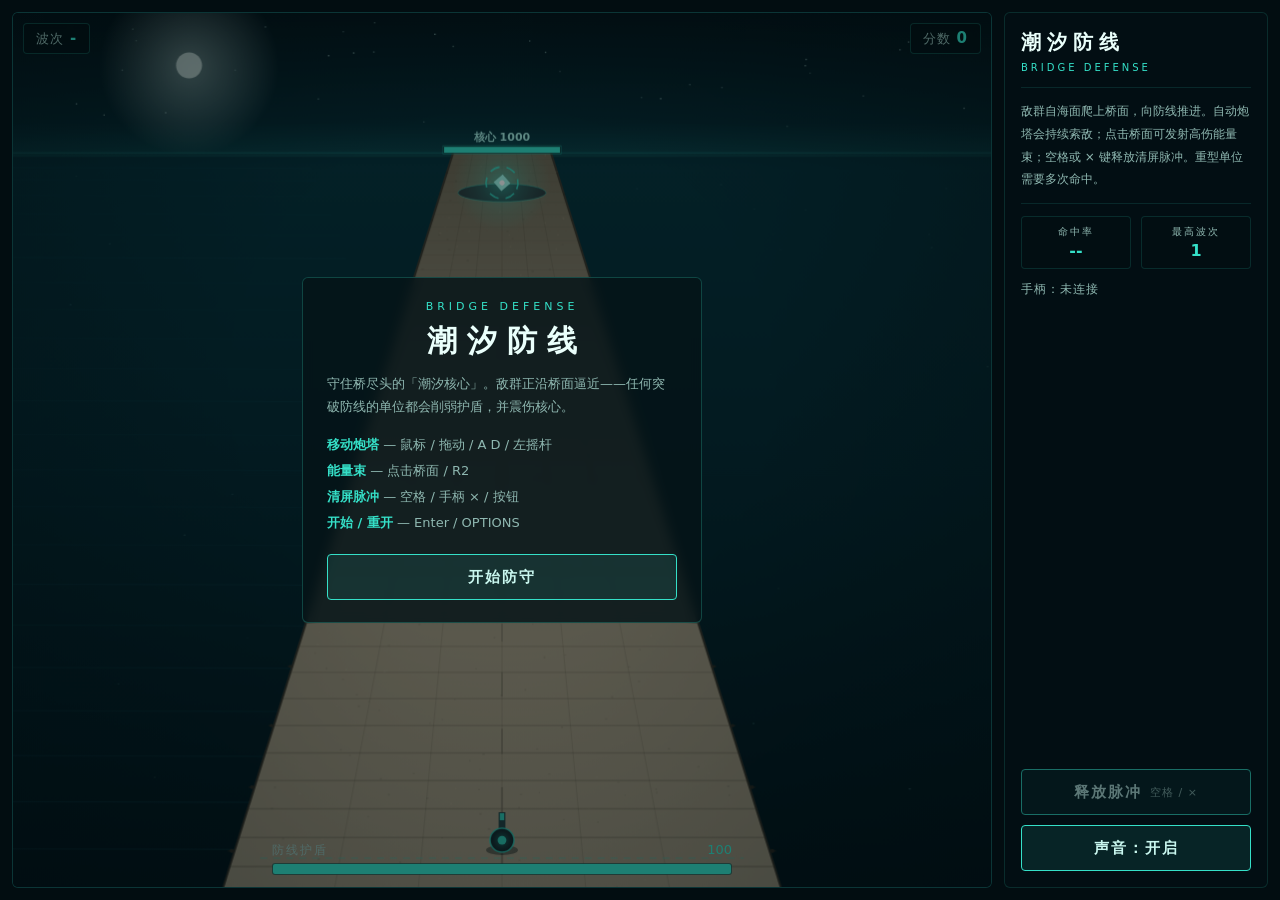
==== commit a7312558: "Update tide defense game" ====
--- a/tide-defense/index.html
+++ b/tide-defense/index.html
@@ -2,54 +2,1234 @@
 <html lang="zh-CN">
 <head>
 <meta charset="UTF-8">
-<meta name="viewport" content="width=device-width, initial-scale=1.0, maximum-scale=1.0, user-scalable=no">
-<meta name="theme-color" content="#04121a">
-<title>潮汐防线 · Tide Defense</title>
-<link rel="icon" href="data:,">
-<link rel="stylesheet" href="css/style.css?v=2.0">
+<meta name="viewport" content="width=device-width, initial-scale=1, viewport-fit=cover">
+<title>潮汐防线 · Bridge Defense</title>
+<style>
+  :root{
+    --accent:#35e0c8;
+    --accent-dim:rgba(53,224,200,.22);
+    --coral:#ff6a5a;
+    --ink:#d7ece8;
+    --ink-dim:#8fb8b1;
+    --panel:rgba(6,20,24,.82);
+    --line:rgba(53,224,200,.24);
+  }
+  *{margin:0;padding:0;box-sizing:border-box;-webkit-tap-highlight-color:transparent}
+  html,body{height:100%}
+  body{
+    background:#020d11;color:var(--ink);
+    font-family:"PingFang SC","Microsoft YaHei",system-ui,-apple-system,sans-serif;
+    overflow-x:hidden;user-select:none;
+  }
+  #app{display:flex;height:100vh;height:100dvh;gap:12px;padding:12px;max-width:1500px;margin:0 auto}
+  #stage{position:relative;flex:1;min-width:0;overflow:hidden;border:1px solid rgba(53,224,200,.16);border-radius:6px;background:#03141a}
+  canvas{position:absolute;inset:0;width:100%;height:100%;display:block;touch-action:none;cursor:crosshair}
+
+  /* ===== HUD ===== */
+  #hud{position:absolute;inset:0;pointer-events:none;font-variant-numeric:tabular-nums}
+  .hud-top{position:absolute;top:10px;left:10px;right:10px;display:flex;justify-content:space-between;gap:8px}
+  .chip{
+    background:rgba(3,15,19,.62);border:1px solid var(--line);border-radius:4px;
+    padding:5px 12px;font-size:13px;letter-spacing:1px;color:var(--ink-dim);backdrop-filter:blur(4px);
+  }
+  .chip b{color:var(--accent);font-size:15px;margin-left:6px}
+  .hud-bottom{position:absolute;left:50%;bottom:12px;transform:translateX(-50%);width:min(460px,88%)}
+  .shield-row{display:flex;justify-content:space-between;align-items:baseline;margin-bottom:4px}
+  .shield-label{font-size:12px;letter-spacing:2px;color:var(--ink-dim)}
+  .shield-num{font-size:13px;color:var(--accent)}
+  .shield-bar{height:12px;border:1px solid var(--line);border-radius:3px;background:rgba(3,15,19,.6);overflow:hidden}
+  #shieldFill{height:100%;width:100%;background:var(--accent);box-shadow:0 0 10px rgba(53,224,200,.5);transition:width .15s}
+  #shieldFill.low{background:var(--coral);box-shadow:0 0 10px rgba(255,106,90,.5)}
+  .hud-bottom.shake{animation:shake .3s}
+  @keyframes shake{0%,100%{transform:translateX(-50%)}25%{transform:translateX(calc(-50% - 5px))}75%{transform:translateX(calc(-50% + 5px))}}
+
+  /* ===== 面板 ===== */
+  .overlay{position:absolute;inset:0;display:flex;align-items:center;justify-content:center;background:rgba(2,10,13,.45);opacity:0;pointer-events:none;transition:opacity .25s;z-index:5}
+  .overlay.show{opacity:1;pointer-events:auto}
+  .panel{
+    width:min(400px,calc(100% - 32px));background:var(--panel);border:1px solid var(--line);border-radius:6px;
+    padding:22px 24px;backdrop-filter:blur(6px);text-align:center;
+  }
+  .panel-tag{font-size:11px;letter-spacing:4px;color:var(--accent);margin-bottom:8px}
+  .panel h1{font-size:30px;letter-spacing:10px;text-indent:10px;color:#eafffb;font-weight:700;margin-bottom:10px}
+  .panel h2{font-size:24px;letter-spacing:6px;text-indent:6px;color:#ffd9d4;margin-bottom:12px}
+  .panel .lead{font-size:13px;line-height:1.8;color:var(--ink-dim);text-align:left;margin-bottom:14px}
+  .help{list-style:none;text-align:left;font-size:13px;color:var(--ink-dim);margin-bottom:18px;line-height:2}
+  .help b{color:var(--accent);font-weight:600}
+  .grid{display:grid;grid-template-columns:1fr 1fr;gap:10px;margin-bottom:14px}
+  .grid div{border:1px solid rgba(53,224,200,.14);border-radius:4px;padding:10px 6px;background:rgba(3,15,19,.5)}
+  .grid span{display:block;font-size:11px;color:var(--ink-dim);letter-spacing:2px;margin-bottom:4px}
+  .grid b{font-size:20px;color:var(--accent);font-variant-numeric:tabular-nums}
+  .record{display:none;color:#ffd9a0;font-size:13px;letter-spacing:2px;margin-bottom:12px}
+  .record.show{display:block}
+
+  button{
+    display:inline-flex;align-items:center;justify-content:center;gap:8px;
+    min-height:46px;padding:0 18px;border-radius:4px;cursor:pointer;
+    background:rgba(53,224,200,.10);border:1px solid var(--accent);color:#c9f7ef;
+    font-size:15px;font-weight:600;letter-spacing:2px;font-family:inherit;
+    transition:background .12s, transform .06s;
+  }
+  button:hover{background:rgba(53,224,200,.22)}
+  button:active{transform:translateY(1px)}
+  button:disabled{opacity:.45;cursor:default;transform:none}
+  button .key{font-size:11px;font-weight:400;color:var(--ink-dim);letter-spacing:1px}
+  .panel button{width:100%}
+
+  /* ===== 右侧任务面板 ===== */
+  #side{
+    width:264px;flex-shrink:0;display:flex;flex-direction:column;gap:12px;
+    background:rgba(4,16,20,.7);border:1px solid rgba(53,224,200,.14);border-radius:6px;padding:16px;
+  }
+  #side header h1{font-size:20px;letter-spacing:6px;color:#eafffb}
+  #side header span{font-size:10px;letter-spacing:3px;color:var(--accent)}
+  .brief{font-size:12px;line-height:1.9;color:var(--ink-dim);border-top:1px solid rgba(53,224,200,.12);border-bottom:1px solid rgba(53,224,200,.12);padding:12px 0}
+  .stats{display:flex;gap:10px}
+  .stats div{flex:1;border:1px solid rgba(53,224,200,.14);border-radius:4px;padding:8px;text-align:center;background:rgba(3,15,19,.5)}
+  .stats span{display:block;font-size:10px;color:var(--ink-dim);letter-spacing:2px;margin-bottom:2px}
+  .stats b{font-size:16px;color:var(--accent);font-variant-numeric:tabular-nums}
+  .pad{font-size:12px;color:var(--ink-dim);letter-spacing:1px}
+  .pad.on{color:var(--accent)}
+  .actions{margin-top:auto;display:flex;flex-direction:column;gap:10px}
+  #btnPulse{position:relative;overflow:hidden}
+  #pulseFill{position:absolute;left:0;right:0;top:0;height:0%;background:rgba(2,12,15,.78);pointer-events:none}
+
+  /* ===== 移动端 ===== */
+  @media (max-width:860px){
+    #app{flex-direction:column;padding:8px;gap:8px}
+    #stage{min-height:0}
+    #side{width:auto;flex-direction:row;align-items:center;flex-wrap:wrap;gap:8px;padding:8px 10px}
+    #side header,.brief,.pad{display:none}
+    .stats{flex:1;min-width:150px}
+    .stats div{padding:4px 8px}
+    .actions{margin:0;flex-direction:row}
+    #btnPulse{min-height:44px;min-width:128px}
+    #btnSound{min-height:44px}
+    .hud-top .chip{font-size:12px;padding:4px 9px}
+  }
+</style>
 </head>
 <body>
-<div id="stage">
-  <canvas id="game"></canvas>
-
-  <!-- 开始界面 -->
-  <div id="screen-start" class="screen">
-    <h1>潮汐防线</h1>
-    <p class="subtitle">TIDE&nbsp;DEFENSE</p>
-    <div id="pad-status">🎮 未检测到手柄 · 支持 PS5 / Xbox 手柄 · 也可用键盘 / 触屏</div>
-    <div class="controls-help">
-      <div class="ctl"><span class="key">A/D · ←/→ · 左摇杆 / D-pad</span><span>左右移动</span></div>
-      <div class="ctl"><span class="key">自动射击</span><span>站左半边打左边 · 站右半边打右边</span></div>
-      <div class="ctl"><span class="key">桥面道具</span><span>武器升级 · +N 士兵 · x2 翻倍</span></div>
-      <div class="ctl"><span class="key">触屏拖动</span><span>移动队伍</span></div>
-      <div class="ctl"><span class="key">Esc / P / OPTIONS</span><span>暂停</span></div>
+<div id="app">
+  <div id="stage">
+    <canvas id="game"></canvas>
+
+    <div id="hud">
+      <div class="hud-top">
+        <div class="chip">波次<b id="hudWave">-</b></div>
+        <div class="chip">分数<b id="hudScore">0</b></div>
+      </div>
+      <div class="hud-bottom" id="hudBottom">
+        <div class="shield-row">
+          <span class="shield-label">防线护盾</span>
+          <span class="shield-num" id="shieldText">100</span>
+        </div>
+        <div class="shield-bar"><div id="shieldFill"></div></div>
+      </div>
     </div>
-    <button id="btn-start" class="btn">开始防守</button>
-    <p class="hint">按 空格 / ✕ 开始 · 士兵就是生命，别放敌人近身 · 接住桥上的道具箱</p>
+
+    <div class="overlay show" id="startPanel">
+      <div class="panel">
+        <div class="panel-tag">BRIDGE DEFENSE</div>
+        <h1>潮汐防线</h1>
+        <p class="lead">守住桥尽头的「潮汐核心」。敌群正沿桥面逼近——任何突破防线的单位都会削弱护盾，并震伤核心。</p>
+        <ul class="help">
+          <li><b>移动炮塔</b> — 鼠标 / 拖动 / A D / 左摇杆</li>
+          <li><b>能量束</b> — 点击桥面 / R2</li>
+          <li><b>清屏脉冲</b> — 空格 / 手柄 × / 按钮</li>
+          <li><b>开始 / 重开</b> — Enter / OPTIONS</li>
+        </ul>
+        <button id="btnStart">开始防守</button>
+      </div>
+    </div>
+
+    <div class="overlay" id="endPanel">
+      <div class="panel">
+        <div class="panel-tag">防线报告</div>
+        <h2 id="endTitle">防线失守</h2>
+        <div class="grid">
+          <div><span>坚持波次</span><b id="endWave">1</b></div>
+          <div><span>最终分数</span><b id="endScore">0</b></div>
+          <div><span>命中率</span><b id="endAcc">0%</b></div>
+          <div><span>最高波次</span><b id="endBest">1</b></div>
+        </div>
+        <div class="record" id="newRecord">新纪录</div>
+        <button id="btnRestart">重新开始</button>
+      </div>
+    </div>
   </div>
 
-  <!-- 暂停 -->
-  <div id="screen-pause" class="screen hidden">
-    <h2>已暂停</h2>
-    <p id="pause-info"></p>
-    <button id="btn-resume" class="btn">继续 (Esc)</button>
-    <button id="btn-pause-restart" class="btn btn-ghost">重新开始</button>
-  </div>
-
-  <!-- 结束 -->
-  <div id="screen-over" class="screen hidden">
-    <h2>防线失守</h2>
-    <p id="final-stats"></p>
-    <button id="btn-restart" class="btn">再来一局 (空格)</button>
-  </div>
-
-  <!-- 游戏中暂停按钮 -->
-  <button id="btn-pause" class="hidden">⏸</button>
+  <aside id="side">
+    <header>
+      <h1>潮汐防线</h1>
+      <span>BRIDGE DEFENSE</span>
+    </header>
+    <section class="brief">
+      敌群自海面爬上桥面，向防线推进。自动炮塔会持续索敌；点击桥面可发射高伤能量束；空格或 × 键释放清屏脉冲。重型单位需要多次命中。
+    </section>
+    <section class="stats">
+      <div><span>命中率</span><b id="statAcc">--</b></div>
+      <div><span>最高波次</span><b id="statBest">--</b></div>
+    </section>
+    <div class="pad" id="padStatus">手柄：未连接</div>
+    <div class="actions">
+      <button id="btnPulse">释放脉冲<span class="key">空格 / ×</span><i id="pulseFill"></i></button>
+      <button id="btnSound">声音：开启</button>
+    </div>
+  </aside>
 </div>
-<script src="js/input.js?v=2.6"></script>
-<script src="js/audio.js?v=2.6"></script>
-<script src="js/entities.js?v=2.6"></script>
-<script src="js/render.js?v=2.6"></script>
-<script src="js/game.js?v=2.6"></script>
+
+<script>
+'use strict';
+/* ============================================================
+ * 潮汐防线 / Bridge Defense
+ * 单文件 Web 游戏：原生 Canvas + Web Audio + Gamepad API (PS5)
+ * ============================================================ */
+
+/* ---------- 工具 ---------- */
+const TAU = Math.PI * 2;
+const clamp = (v, a, b) => v < a ? a : v > b ? b : v;
+const lerp  = (a, b, t) => a + (b - a) * t;
+const rand  = (a, b) => a + Math.random() * (b - a);
+
+/* ---------- DOM ---------- */
+const canvas = document.getElementById('game');
+const ctx = canvas.getContext('2d');
+const els = {
+  wave: document.getElementById('hudWave'),
+  score: document.getElementById('hudScore'),
+  shieldFill: document.getElementById('shieldFill'),
+  shieldText: document.getElementById('shieldText'),
+  hudBottom: document.getElementById('hudBottom'),
+  statAcc: document.getElementById('statAcc'),
+  statBest: document.getElementById('statBest'),
+  padStatus: document.getElementById('padStatus'),
+  btnPulse: document.getElementById('btnPulse'),
+  pulseFill: document.getElementById('pulseFill'),
+  btnSound: document.getElementById('btnSound'),
+  startPanel: document.getElementById('startPanel'),
+  endPanel: document.getElementById('endPanel'),
+  endTitle: document.getElementById('endTitle'),
+  endWave: document.getElementById('endWave'),
+  endScore: document.getElementById('endScore'),
+  endAcc: document.getElementById('endAcc'),
+  endBest: document.getElementById('endBest'),
+  newRecord: document.getElementById('newRecord'),
+  btnStart: document.getElementById('btnStart'),
+  btnRestart: document.getElementById('btnRestart'),
+};
+
+/* ---------- 视图 / 透视 ---------- */
+const view = { W: 0, H: 0, dpr: 1, horizonY: 0, bottomY: 0, turretY: 0, vignette: null };
+const TURRET_T = 0.93;    // 炮塔所在的桥面位置（0=地平线 1=桥底）
+const BREACH_T = 0.955;   // 突破判定位置
+const persp = t => Math.pow(t, 1.55);
+function proj(t, laneX = 0) {
+  const p = persp(t);
+  const y = lerp(view.horizonY, view.bottomY, p);
+  const halfW = lerp(view.W * 0.05, view.W * 0.265, p);
+  return { x: view.W / 2 + laneX * halfW, y, s: lerp(0.14, 1, p) };
+}
+function halfWAt(y) { // 由屏幕 y 反推桥面半宽
+  const p = clamp((y - view.horizonY) / (view.bottomY - view.horizonY), 0, 1);
+  return lerp(view.W * 0.05, view.W * 0.265, p);
+}
+
+/* 静态装饰（重建于 resize） */
+let bridgeCanvas = null;
+const stars = Array.from({ length: 34 }, () => ({ nx: Math.random(), ny: rand(0.01, 0.13), ph: rand(0, TAU), sp: rand(0.6, 2.2) }));
+const sparkles = Array.from({ length: 44 }, () => ({ nx: Math.random(), tt: rand(0.05, 0.98), ph: rand(0, TAU), sp: rand(0.8, 2.6) }));
+
+function buildBridge() {
+  const { W, H, horizonY, dpr } = view;
+  bridgeCanvas = document.createElement('canvas');
+  bridgeCanvas.width = W * dpr; bridgeCanvas.height = H * dpr;
+  const b = bridgeCanvas.getContext('2d');
+  b.scale(dpr, dpr);
+  const cx = W / 2;
+
+  // 桥面主体（梯形）
+  const topW = W * 0.05, botW = W * 0.265;
+  const g = b.createLinearGradient(0, horizonY, 0, H);
+  g.addColorStop(0, '#6f6854'); g.addColorStop(0.25, '#8d8470'); g.addColorStop(1, '#b6aa90');
+  b.fillStyle = g;
+  b.beginPath();
+  b.moveTo(cx - topW, horizonY); b.lineTo(cx + topW, horizonY);
+  b.lineTo(cx + botW + W * 0.02, H); b.lineTo(cx - botW - W * 0.02, H);
+  b.closePath(); b.fill();
+
+  // 横向板缝（透视间距）
+  for (let tt = 0.02; tt < 1.02; tt += 0.026) {
+    const p = persp(tt);
+    const y = lerp(horizonY, H, p);
+    const hw = lerp(topW, botW + W * 0.02, p);
+    b.strokeStyle = 'rgba(60,54,40,' + (0.10 + 0.10 * p) + ')';
+    b.lineWidth = Math.max(0.6, 2 * p);
+    b.beginPath(); b.moveTo(cx - hw, y); b.lineTo(cx + hw, y); b.stroke();
+  }
+  // 纵向接缝（向灭点汇聚）
+  for (let lx = -0.6; lx <= 0.61; lx += 0.3) {
+    const y0 = lerp(horizonY, H, persp(0.015)), x0 = cx + lx * topW;
+    const y1 = H, x1 = cx + lx * (botW + W * 0.02);
+    b.strokeStyle = 'rgba(60,54,40,0.14)'; b.lineWidth = 1;
+    b.beginPath(); b.moveTo(x0, y0); b.lineTo(x1, y1); b.stroke();
+  }
+  // 中央透视虚线
+  b.strokeStyle = 'rgba(122,114,96,0.55)';
+  for (let tt = 0.03; tt < 0.99; tt += 0.055) {
+    const p1 = persp(tt), p2 = persp(tt + 0.024);
+    const y1 = lerp(horizonY, H, p1), y2 = lerp(horizonY, H, p2);
+    b.lineWidth = Math.max(1, 2.6 * p1);
+    b.beginPath(); b.moveTo(cx, y1); b.lineTo(cx, y2); b.stroke();
+  }
+  // 两侧路缘 + 立柱
+  for (const side of [-1, 1]) {
+    b.strokeStyle = '#3d382d'; b.lineWidth = 2;
+    b.beginPath();
+    b.moveTo(cx + side * topW, horizonY);
+    b.lineTo(cx + side * (botW + W * 0.02), H);
+    b.stroke();
+    for (let tt = 0.04; tt < 1; tt += 0.058) {
+      const p = persp(tt);
+      const y = lerp(horizonY, H, p);
+      const x = cx + side * lerp(topW, botW + W * 0.02, p);
+      b.fillStyle = 'rgba(52,47,36,' + (0.5 + 0.4 * p) + ')';
+      b.beginPath(); b.arc(x + side * 3 * p, y, Math.max(1, 2.2 * p), 0, TAU); b.fill();
+      b.strokeStyle = 'rgba(52,47,36,0.5)'; b.lineWidth = Math.max(0.8, 1.6 * p);
+      b.beginPath(); b.moveTo(x, y); b.lineTo(x + side * 7 * p, y); b.stroke();
+    }
+  }
+  // 湿痕斑点
+  for (let i = 0; i < 260; i++) {
+    const p = Math.random();
+    const hw = lerp(topW, botW, p);
+    const y = lerp(horizonY, H, p);
+    const x = cx + rand(-1, 1) * hw;
+    b.fillStyle = Math.random() < 0.5 ? 'rgba(40,36,26,0.09)' : 'rgba(230,220,190,0.07)';
+    b.fillRect(x, y, rand(1, 2.5), rand(1, 2.5));
+  }
+  // 远端核心基座平台
+  const cy = horizonY + 30;
+  b.fillStyle = '#2c3538';
+  b.beginPath(); b.ellipse(cx, cy + 10, W * 0.045, 9, 0, 0, TAU); b.fill();
+  b.strokeStyle = 'rgba(53,224,200,0.35)'; b.lineWidth = 1;
+  b.beginPath(); b.ellipse(cx, cy + 10, W * 0.045, 9, 0, 0, TAU); b.stroke();
+
+  // 边缘暗角
+  view.vignette = ctx.createRadialGradient(cx, view.H * 0.42, view.H * 0.3, cx, view.H * 0.5, Math.max(view.W, view.H) * 0.75);
+  view.vignette.addColorStop(0, 'rgba(1,10,14,0)');
+  view.vignette.addColorStop(1, 'rgba(1,10,14,0.45)');
+}
+
+function resize() {
+  const r = canvas.parentElement.getBoundingClientRect();
+  view.W = Math.max(300, r.width); view.H = Math.max(400, r.height);
+  view.dpr = Math.min(window.devicePixelRatio || 1, 2);
+  view.horizonY = view.H * 0.16;
+  view.bottomY = view.H * 1.04;
+  view.turretY = lerp(view.horizonY, view.bottomY, persp(TURRET_T));
+  canvas.width = Math.round(view.W * view.dpr);
+  canvas.height = Math.round(view.H * view.dpr);
+  ctx.setTransform(view.dpr, 0, 0, view.dpr, 0, 0);
+  buildBridge();
+  if (G.mode === 'idle') { turret.x = turret.tx = view.W / 2; }
+  else {
+    const hw = halfWAt(view.turretY) - 16;
+    turret.x = clamp(turret.x, view.W / 2 - hw, view.W / 2 + hw);
+    turret.tx = clamp(turret.tx, view.W / 2 - hw, view.W / 2 + hw);
+  }
+}
+window.addEventListener('resize', resize);
+
+/* ============================================================
+ * 音频：Web Audio 合成音效 + 程序化背景音乐
+ * ============================================================ */
+let actx = null, masterGain = null, musicGain = null, sfxGain = null, noiseBuf = null;
+let soundOn = true;
+
+function initAudio() {
+  if (actx) { if (actx.state === 'suspended') actx.resume(); return; }
+  const AC = window.AudioContext || window.webkitAudioContext;
+  if (!AC) return;
+  actx = new AC();
+  const comp = actx.createDynamicsCompressor();
+  comp.connect(actx.destination);
+  masterGain = actx.createGain(); masterGain.gain.value = soundOn ? 0.85 : 0; masterGain.connect(comp);
+  musicGain = actx.createGain(); musicGain.gain.value = 0.5; musicGain.connect(masterGain);
+  sfxGain = actx.createGain(); sfxGain.gain.value = 0.9; sfxGain.connect(masterGain);
+  const len = actx.sampleRate;
+  noiseBuf = actx.createBuffer(1, len, actx.sampleRate);
+  const d = noiseBuf.getChannelData(0);
+  for (let i = 0; i < len; i++) d[i] = Math.random() * 2 - 1;
+  Music.start();
+}
+window.addEventListener('pointerdown', () => initAudio(), { once: true, capture: true });
+window.addEventListener('keydown', () => initAudio(), { once: true, capture: true });
+
+function tone(opt) {
+  if (!actx) return;
+  const at = opt.at || actx.currentTime;
+  const o = actx.createOscillator(), g = actx.createGain();
+  o.type = opt.type || 'sine';
+  o.frequency.setValueAtTime(opt.f, at);
+  if (opt.f2) o.frequency.exponentialRampToValueAtTime(Math.max(20, opt.f2), at + (opt.dur || 0.15));
+  g.gain.setValueAtTime(0.0001, at);
+  g.gain.linearRampToValueAtTime(opt.gain || 0.1, at + 0.008);
+  g.gain.exponentialRampToValueAtTime(0.0001, at + (opt.dur || 0.15));
+  o.connect(g); g.connect(opt.out || sfxGain);
+  o.start(at); o.stop(at + (opt.dur || 0.15) + 0.05);
+}
+function noiseHit(opt) {
+  if (!actx) return;
+  const at = opt.at || actx.currentTime;
+  const src = actx.createBufferSource(); src.buffer = noiseBuf; src.loop = true;
+  const f = actx.createBiquadFilter();
+  f.type = opt.filter || 'lowpass';
+  f.frequency.setValueAtTime(opt.f1 || 1200, at);
+  if (opt.f2) f.frequency.exponentialRampToValueAtTime(Math.max(40, opt.f2), at + opt.dur);
+  const g = actx.createGain();
+  g.gain.setValueAtTime(0.0001, at);
+  g.gain.linearRampToValueAtTime(opt.gain || 0.2, at + 0.01);
+  g.gain.exponentialRampToValueAtTime(0.0001, at + opt.dur);
+  src.connect(f); f.connect(g); g.connect(opt.out || sfxGain);
+  src.start(at); src.stop(at + opt.dur + 0.05);
+}
+const sShoot  = () => tone({ type: 'square', f: rand(820, 900), f2: 1500, dur: 0.07, gain: 0.03 });
+const sHit    = () => { noiseHit({ dur: 0.05, gain: 0.08, filter: 'bandpass', f1: 1800 }); tone({ type: 'triangle', f: 260, f2: 130, dur: 0.06, gain: 0.05 }); };
+const sBoom   = big => { noiseHit({ dur: big ? 0.5 : 0.3, gain: big ? 0.34 : 0.2, f1: 900, f2: 120 }); tone({ f: big ? 110 : 150, f2: 36, dur: big ? 0.4 : 0.28, gain: big ? 0.3 : 0.2 }); };
+const sPulse  = () => { tone({ type: 'sawtooth', f: 640, f2: 68, dur: 0.55, gain: 0.2 }); noiseHit({ dur: 0.4, gain: 0.16, filter: 'highpass', f1: 3800, f2: 180 }); };
+const sBreach = () => { tone({ type: 'square', f: 196, dur: 0.14, gain: 0.12 }); tone({ type: 'square', f: 155, dur: 0.16, gain: 0.12, at: actx ? actx.currentTime + 0.12 : 0 }); noiseHit({ dur: 0.25, gain: 0.18, f1: 700, f2: 100 }); };
+const sWave   = () => { tone({ type: 'triangle', f: 392, f2: 784, dur: 0.3, gain: 0.11 }); };
+const sBeam   = () => { tone({ type: 'sawtooth', f: 1500, f2: 320, dur: 0.12, gain: 0.07 }); };
+const sOrb    = () => tone({ type: 'sawtooth', f: 330, f2: 170, dur: 0.18, gain: 0.045 });
+const sClick  = () => tone({ type: 'square', f: 520, dur: 0.045, gain: 0.05 });
+
+/* 程序化环境音乐：小调 pad + 低音 + 琶音 */
+const CHORDS = [
+  [110.00, 130.81, 164.81],  // Am
+  [87.31, 110.00, 130.81],   // F
+  [98.00, 123.47, 146.83],   // G
+  [110.00, 130.81, 196.00],  // Am(add7)
+];
+const Music = {
+  timer: null, step: 0, next: 0, playing: false,
+  start() {
+    if (!actx || this.playing) return;
+    this.playing = true;
+    this.step = 0;
+    this.next = actx.currentTime + 0.15;
+    this.timer = setInterval(() => this.tick(), 180);
+  },
+  tick() {
+    if (!actx) return;
+    while (this.next < actx.currentTime + 0.5) {
+      this.schedule(this.step, this.next);
+      this.step++; this.next += 0.42;
+    }
+  },
+  schedule(step, at) {
+    const bar = Math.floor(step / 8), s = step % 8;
+    const chord = CHORDS[Math.floor(bar / 2) % CHORDS.length];
+    if (s === 0) { this.pad(chord, at); this.bass(chord[0] / 2, at); }
+    if (s === 4) this.bass(chord[0] / 2, at);
+    const dens = clamp(0.3 + G.wave * 0.07, 0.3, 0.92);
+    if (s % 2 === 0 && Math.random() < dens) {
+      const n = chord[Math.floor(step / 2) % 3] * (Math.random() < 0.3 ? 4 : 2);
+      tone({ type: 'triangle', f: n, dur: 0.22, gain: 0.045, out: musicGain, at });
+    }
+    if (s % 2 === 1 && G.wave > 2) noiseHit({ dur: 0.03, gain: 0.018, filter: 'highpass', f1: 6500, out: musicGain, at });
+  },
+  pad(chord, at) {
+    const dur = 6.7;
+    for (const f of chord) {
+      for (const det of [-4, 4]) {
+        const o = actx.createOscillator(), g = actx.createGain(), fl = actx.createBiquadFilter();
+        o.type = 'sawtooth'; o.frequency.value = f; o.detune.value = det;
+        fl.type = 'lowpass'; fl.frequency.value = clamp(700 + G.wave * 40, 700, 1300);
+        g.gain.setValueAtTime(0.0001, at);
+        g.gain.linearRampToValueAtTime(0.02, at + 1.4);
+        g.gain.setValueAtTime(0.02, at + dur - 1.8);
+        g.gain.linearRampToValueAtTime(0.0001, at + dur);
+        o.connect(fl); fl.connect(g); g.connect(musicGain);
+        o.start(at); o.stop(at + dur + 0.1);
+      }
+    }
+  },
+  bass(f, at) { tone({ type: 'sine', f, dur: 0.34, gain: 0.11, out: musicGain, at }); },
+};
+
+/* ============================================================
+ * 输入：键盘 + 指针 + PS5 手柄 (DualSense)
+ * DualSense 标准映射:
+ *   buttons: 0=× 1=○ 2=□ 3=△ 4=L1 5=R1 6=L2 7=R2 8=SHARE 9=OPTIONS
+ *            12-15=D-pad(上下左右) 16=PS 17=触摸板
+ *   axes: 0/1=左摇杆  2/3=右摇杆
+ * ============================================================ */
+const DEADZONE = 0.18;
+const Input = {
+  keys: new Set(),
+  padIndex: -1, padConnected: false, padName: '',
+  pointer: { x: 0, y: 0, down: false },
+  _prev: {},
+  _pulseEdge: false, _confirmEdge: false, _beamEdge: false, _beamHold: false,
+
+  bind() {
+    window.addEventListener('keydown', e => {
+      const k = e.code;
+      if (['ArrowUp', 'ArrowDown', 'ArrowLeft', 'ArrowRight', 'Space'].includes(k)) e.preventDefault();
+      if (!this.keys.has(k)) {
+        if (k === 'Space') { this._pulseEdge = true; this._confirmEdge = true; }
+        if (k === 'Enter') this._confirmEdge = true;
+      }
+      this.keys.add(k);
+    });
+    window.addEventListener('keyup', e => this.keys.delete(e.code));
+
+    canvas.addEventListener('pointerdown', e => {
+      this._setPtr(e); this.pointer.down = true;
+      this._beamEdge = true;
+      try { canvas.setPointerCapture(e.pointerId); } catch (_) {}
+    });
+    canvas.addEventListener('pointermove', e => this._setPtr(e));
+    canvas.addEventListener('pointerup', () => this.pointer.down = false);
+    canvas.addEventListener('pointercancel', () => this.pointer.down = false);
+    canvas.addEventListener('contextmenu', e => e.preventDefault());
+
+    window.addEventListener('gamepadconnected', e => {
+      this.padIndex = e.gamepad.index;
+      this.padConnected = true;
+      this.padName = e.gamepad.id.replace(/\(.*\)/, '').trim() || '手柄';
+      updatePadStatus();
+    });
+    window.addEventListener('gamepaddisconnected', e => {
+      if (e.gamepad.index === this.padIndex) { this.padIndex = -1; this.padConnected = false; updatePadStatus(); }
+    });
+  },
+  _setPtr(e) {
+    const r = canvas.getBoundingClientRect();
+    this.pointer.x = e.clientX - r.left;
+    this.pointer.y = e.clientY - r.top;
+  },
+  poll() {
+    // 手柄（含兜底扫描）
+    const pads = navigator.getGamepads ? navigator.getGamepads() : [];
+    let gp = this.padIndex >= 0 ? pads[this.padIndex] : null;
+    if (!gp) {
+      for (let i = 0; i < pads.length; i++) {
+        if (pads[i] && pads[i].connected) { gp = pads[i]; this.padIndex = i; this.padConnected = true; updatePadStatus(); break; }
+      }
+    }
+    this.padSteer = 0; this._beamHold = false;
+    if (gp && gp.connected) {
+      const ax = Math.abs(gp.axes[0] || 0) > DEADZONE ? gp.axes[0] : 0;
+      this.padSteer = ax;
+      if (gp.buttons[14] && gp.buttons[14].pressed) this.padSteer -= 1;
+      if (gp.buttons[15] && gp.buttons[15].pressed) this.padSteer += 1;
+
+      const b = gp.buttons || [];
+      const pressed = i => !!(b[i] && b[i].pressed);
+      const r2 = b[7] && b[7].value > 0.4;
+      if (r2) this._beamHold = true;
+      const pulseNow = pressed(0) || pressed(1) || pressed(4);
+      if (pulseNow && !this._prev.pulse) { this._pulseEdge = true; this._confirmEdge = true; }
+      if (pressed(9) && !this._prev.confirm) this._confirmEdge = true;
+      this._prev.pulse = pulseNow;
+      this._prev.confirm = pressed(9);
+    }
+  },
+  consumePulse() { const v = this._pulseEdge; this._pulseEdge = false; return v; },
+  consumeConfirm() { const v = this._confirmEdge; this._confirmEdge = false; return v; },
+  consumeBeam() { const v = this._beamEdge; this._beamEdge = false; return v; },
+  vibrate(dur, strong, weak) {
+    const pads = navigator.getGamepads ? navigator.getGamepads() : [];
+    const gp = this.padIndex >= 0 ? pads[this.padIndex] : null;
+    const act = gp && gp.vibrationActuator;
+    if (act && act.playEffect) {
+      try {
+        act.playEffect('dual-rumble', { startDelay: 0, duration: dur || 120, strongMagnitude: strong == null ? 1 : strong, weakMagnitude: weak == null ? 0.6 : weak });
+      } catch (_) {}
+    }
+  },
+};
+function updatePadStatus() {
+  els.padStatus.textContent = Input.padConnected ? '手柄：已连接（' + Input.padName.slice(0, 20) + '）' : '手柄：未连接';
+  els.padStatus.classList.toggle('on', Input.padConnected);
+}
+
+/* ============================================================
+ * 游戏状态（集中管理）
+ * ============================================================ */
+const BEST_KEY = 'tide-defense.best-wave';
+const PULSE_CD = 12;
+const G = {
+  mode: 'idle',            // idle | playing | ended
+  wave: 1, score: 0, shield: 100, core: 1000,
+  kills: 0, shots: 0, hits: 0,
+  waveT: 0, waveDelay: 2.2, spawnCd: 0.6,
+  pulseCd: 0, beamCd: 0, fireCd: 0,
+  flashRed: 0, flashWhite: 0, coreHitT: 0,
+  bannerText: '', bannerT: 0,
+  failCause: 'shield',
+  best: 1,
+};
+try { G.best = parseInt(localStorage.getItem(BEST_KEY)) || 1; } catch (_) {}
+
+const enemies = [], bolts = [], beams = [], orbs = [], particles = [], rings = [], floaters = [];
+const turret = { x: 0, tx: 0, aim: -Math.PI / 2, recoil: 0, muzzle: 0 };
+let ambientT = 0;
+
+const spawnInterval = () => Math.max(0.34, 1.15 * Math.pow(0.9, G.wave - 1));
+const heavyChance  = () => Math.min(0.32, 0.06 + (G.wave - 1) * 0.025);
+const speedMul     = () => Math.min(1.5, 1 + (G.wave - 1) * 0.045);
+
+/* ---------- 实体 ---------- */
+function spawnEnemy() {
+  const heavy = Math.random() < heavyChance();
+  enemies.push({
+    heavy,
+    t: 0,
+    laneX: rand(-0.82, 0.82),
+    hp: heavy ? 7 : 2,
+    speed: (heavy ? 0.042 : rand(0.055, 0.075)) * speedMul(),
+    sz: rand(0.85, 1.2),
+    phase: rand(0, TAU), wf: rand(1.2, 2.4),
+    flash: 0, shootCd: rand(1.5, 2.8),
+  });
+}
+function killEnemy(e, px, py, silent) {
+  const pts = e.heavy ? 35 : 10;
+  G.score += pts; G.kills++;
+  if (!silent) {
+    explode(px, py, e.heavy ? 26 : 15, e.heavy ? 'coral' : 'dark');
+    floaters.push({ x: px, y: py - 10, text: '+' + pts, life: 0.9, max: 0.9, color: e.heavy ? '#ff9a8a' : '#7cf5e4' });
+    sBoom(e.heavy);
+    if (e.heavy) Input.vibrate(60, 0.4, 0.2);
+  }
+}
+function explode(px, py, n, kind) {
+  if (particles.length > 320) return;
+  for (let i = 0; i < n; i++) {
+    const a = rand(0, TAU), v = rand(40, 240);
+    particles.push({
+      x: px, y: py, vx: Math.cos(a) * v, vy: Math.sin(a) * v - 30,
+      life: rand(0.3, 0.8), max: 0.8, size: rand(1.5, 3.6),
+      color: kind === 'coral' ? (Math.random() < 0.5 ? '#ff6a5a' : '#ffb49e')
+           : kind === 'teal' ? (Math.random() < 0.5 ? '#35e0c8' : '#a8fff0')
+           : (Math.random() < 0.5 ? '#8d8471' : '#e8dcbf'),
+    });
+  }
+  rings.push({ x: px, y: py, r: 4, max: kind === 'coral' ? 46 : 30, life: 0.35, tt: 0, color: kind === 'coral' ? '255,106,90' : '53,224,200' });
+}
+function breach(e, px, py) {
+  const dmgS = e.heavy ? 26 : 12;
+  const dmgC = e.heavy ? 6 : 2;
+  G.shield -= dmgS; G.core -= dmgC;
+  G.flashRed = 0.55; G.coreHitT = 0.6;
+  explode(px, py, e.heavy ? 30 : 18, 'coral');
+  rings.push({ x: px, y: py, r: 6, max: 70, life: 0.45, tt: 0, color: '255,106,90' });
+  sBreach(); Input.vibrate(200, 0.9, 0.4);
+  els.hudBottom.classList.remove('shake'); void els.hudBottom.offsetWidth;
+  els.hudBottom.classList.add('shake');
+  if (G.shield <= 0) { G.shield = 0; endGame('shield'); }
+  else if (G.core <= 0) { G.core = 0; endGame('core'); }
+}
+function fireBolt() {
+  const tg = pickTarget();
+  if (!tg) return;
+  const tp = proj(tg.t, tg.laneX);
+  bolts.push({ x: turret.x, y: view.turretY - 16, tx: tp.x, ty: tp.y, tg, speed: 780, life: 1.4 });
+  G.shots++; G.fireCd = 0.38;
+  turret.recoil = 1; turret.muzzle = 0.06;
+  sShoot();
+}
+function pickTarget() {
+  let best = null;
+  for (const e of enemies) if (e.t > 0.04 && (!best || e.t > best.t)) best = e;
+  return best;
+}
+function damageEnemy(e, dmg) {
+  e.hp -= dmg; e.flash = 0.12; G.hits++;
+  const p = proj(e.t, e.laneX);
+  if (e.hp <= 0) {
+    const i = enemies.indexOf(e);
+    if (i >= 0) enemies.splice(i, 1);
+    killEnemy(e, p.x, p.y);
+  } else {
+    explode(p.x, p.y, 4, 'teal');
+    sHit();
+  }
+}
+function doBeam(px, py, freeAim) {
+  if (G.beamCd > 0) return;
+  G.beamCd = 0.22; G.shots++;
+  turret.tx = px;
+  // 命中判定：点击点附近的敌人
+  let hit = null, hd = 40;
+  for (const e of enemies) {
+    const p = proj(e.t, e.laneX);
+    const d = Math.hypot(p.x - px, p.y - py);
+    if (d < hd) { hd = d; hit = e; }
+  }
+  const ty = view.turretY - 16;
+  const ex = hit ? proj(hit.t, hit.laneX).x : px;
+  const ey = hit ? proj(hit.t, hit.laneX).y : py;
+  beams.push({ x1: turret.x, y1: ty, x2: ex, y2: ey, life: 0.14, max: 0.14 });
+  if (hit) { damageEnemy(hit, 3); }
+  else explode(px, py, 5, 'teal');
+  if (!freeAim) sBeam();
+}
+function castPulse() {
+  if (G.mode !== 'playing' || G.pulseCd > 0) return;
+  G.pulseCd = PULSE_CD;
+  G.flashWhite = 0.16;
+  rings.push({ x: turret.x, y: view.turretY, r: 10, max: Math.hypot(view.W, view.H), life: 0.6, tt: 0, color: '53,224,200', wide: true });
+  for (let i = enemies.length - 1; i >= 0; i--) {
+    const e = enemies[i], p = proj(e.t, e.laneX);
+    if (!e.heavy) { enemies.splice(i, 1); killEnemy(e, p.x, p.y); }
+    else { e.hp -= 4; e.flash = 0.15; if (e.hp <= 0) { enemies.splice(i, 1); killEnemy(e, p.x, p.y); } }
+  }
+  orbs.length = 0;
+  sPulse(); Input.vibrate(150, 0.5, 0.8);
+}
+
+/* ---------- 流程 ---------- */
+function startGame() {
+  if (G.mode === 'playing') return;
+  initAudio();
+  enemies.length = bolts.length = beams.length = orbs.length = particles.length = rings.length = floaters.length = 0;
+  G.mode = 'playing';
+  G.wave = 1; G.score = 0; G.shield = 100; G.core = 1000;
+  G.kills = 0; G.shots = 0; G.hits = 0;
+  G.waveT = 0; G.waveDelay = 2.2; G.spawnCd = 0.6;
+  G.pulseCd = 0; G.beamCd = 0; G.fireCd = 0.5;
+  G.flashRed = 0; G.flashWhite = 0; G.coreHitT = 0; G.bannerT = 0;
+  turret.x = turret.tx = view.W / 2;
+  hudCache.wave = -1; hudCache.score = -1; hudCache.shield = -1;
+  els.startPanel.classList.remove('show');
+  els.endPanel.classList.remove('show');
+  els.newRecord.classList.remove('show');
+  sClick();
+}
+function endGame(cause) {
+  G.mode = 'ended';
+  G.failCause = cause;
+  const acc = G.shots ? Math.round(G.hits / G.shots * 100) : 0;
+  const isRecord = G.wave > G.best;
+  if (isRecord) { G.best = G.wave; try { localStorage.setItem(BEST_KEY, String(G.best)); } catch (_) {} }
+  els.endTitle.textContent = cause === 'core' ? '核心过载' : '防线失守';
+  els.endWave.textContent = G.wave;
+  els.endScore.textContent = G.score;
+  els.endAcc.textContent = acc + '%';
+  els.endBest.textContent = G.best;
+  els.newRecord.classList.toggle('show', isRecord);
+  els.endPanel.classList.add('show');
+  sBoom(true);
+}
+
+/* ---------- 更新 ---------- */
+function update(dt) {
+  // 输入 → 确认 / 脉冲 / 能量束
+  if (Input.consumeConfirm()) { if (G.mode !== 'playing') startGame(); }
+  if (Input.consumePulse()) {
+    if (G.mode === 'playing') castPulse();
+    else startGame();
+  }
+  if (G.mode !== 'playing') { Input.consumeBeam(); return; }
+
+  // 炮塔移动：指针 / 键盘 / 左摇杆
+  const halfW = halfWAt(view.turretY) - 16;
+  let steer = 0;
+  if (Input.keys.has('ArrowLeft') || Input.keys.has('KeyA')) steer -= 1;
+  if (Input.keys.has('ArrowRight') || Input.keys.has('KeyD')) steer += 1;
+  if (Input.padSteer) steer += Input.padSteer;
+  if (steer) turret.tx = turret.x + steer * 520 * dt;
+  else if (Input.pointer.x) turret.tx = Input.pointer.x;
+  turret.tx = clamp(turret.tx, view.W / 2 - halfW, view.W / 2 + halfW);
+  turret.x += (turret.tx - turret.x) * Math.min(1, dt * 9);
+
+  // 能量束（点击 / R2）
+  if (Input.consumeBeam()) doBeam(Input.pointer.x, Input.pointer.y);
+  if (Input._beamHold && G.beamCd <= 0) {
+    const tg = pickTarget();
+    if (tg) { const p = proj(tg.t, tg.laneX); doBeam(p.x, p.y, true); sBeam(); }
+  }
+
+  // 冷却
+  G.beamCd = Math.max(0, G.beamCd - dt);
+  G.pulseCd = Math.max(0, G.pulseCd - dt);
+  G.flashRed = Math.max(0, G.flashRed - dt * 1.6);
+  G.flashWhite = Math.max(0, G.flashWhite - dt * 1.4);
+  G.coreHitT = Math.max(0, G.coreHitT - dt);
+  if (G.bannerT > 0) G.bannerT -= dt;
+
+  // 波次推进
+  if (G.waveDelay > 0) {
+    G.waveDelay -= dt;
+    if (G.waveDelay <= 0) { G.bannerText = '第 ' + G.wave + ' 波'; G.bannerT = 2.2; sWave(); }
+  } else {
+    G.waveT += dt;
+    G.spawnCd -= dt;
+    if (G.spawnCd <= 0) {
+      spawnEnemy();
+      if (G.wave >= 4 && Math.random() < 0.25) spawnEnemy();
+      G.spawnCd = spawnInterval();
+    }
+    if (G.waveT >= 20) {
+      G.wave++; G.waveT = 0; G.waveDelay = 3.0;
+      G.shield = Math.min(100, G.shield + 8);
+      G.spawnCd = Math.max(G.spawnCd, 0.8);
+      if (G.wave > G.best) { G.best = G.wave; try { localStorage.setItem(BEST_KEY, String(G.best)); } catch (_) {} }
+    }
+  }
+
+  // 自动射击
+  G.fireCd -= dt;
+  if (G.fireCd <= 0 && enemies.length) fireBolt();
+
+  // 敌人
+  for (let i = enemies.length - 1; i >= 0; i--) {
+    const e = enemies[i];
+    e.t += e.speed * dt;
+    e.flash = Math.max(0, e.flash - dt);
+    if (e.heavy) {
+      e.shootCd -= dt;
+      if (e.shootCd <= 0 && e.t > 0.3) {
+        e.shootCd = rand(2.2, 3.2);
+        const p = proj(e.t, e.laneX);
+        const dx = turret.x - p.x, dy = view.turretY - p.y;
+        const d = Math.hypot(dx, dy) || 1;
+        const v = 130 + G.wave * 6;
+        orbs.push({ x: p.x, y: p.y, vx: dx / d * v, vy: dy / d * v });
+        sOrb();
+      }
+    }
+    if (e.t >= BREACH_T) {
+      const p = proj(e.t, e.laneX);
+      enemies.splice(i, 1);
+      breach(e, p.x, p.y);
+      if (G.mode !== 'playing') return;
+    }
+  }
+
+  // 敌方攻击束（珊瑚红）
+  for (let i = orbs.length - 1; i >= 0; i--) {
+    const o = orbs[i];
+    o.x += o.vx * dt; o.y += o.vy * dt;
+    if (o.y > view.turretY - 6 && Math.abs(o.x - turret.x) < 26) {
+      orbs.splice(i, 1);
+      G.shield -= 4; G.flashRed = Math.max(G.flashRed, 0.35);
+      explode(o.x, o.y, 10, 'coral');
+      sBoom(false);
+      els.hudBottom.classList.remove('shake'); void els.hudBottom.offsetWidth;
+      els.hudBottom.classList.add('shake');
+      if (G.shield <= 0) { G.shield = 0; endGame('shield'); return; }
+    } else if (o.y > view.H + 30 || o.x < -30 || o.x > view.W + 30) {
+      orbs.splice(i, 1);
+    }
+  }
+
+  // 炮塔弹道（追踪）
+  for (let i = bolts.length - 1; i >= 0; i--) {
+    const b = bolts[i];
+    if (b.tg && enemies.includes(b.tg)) {
+      const p = proj(b.tg.t, b.tg.laneX);
+      b.tx = p.x; b.ty = p.y;
+    }
+    const dx = b.tx - b.x, dy = b.ty - b.y;
+    const d = Math.hypot(dx, dy);
+    if (d < 14) {
+      bolts.splice(i, 1);
+      if (b.tg && enemies.includes(b.tg)) damageEnemy(b.tg, 1);
+      else explode(b.tx, b.ty, 3, 'teal');
+      continue;
+    }
+    b.x += dx / d * b.speed * dt;
+    b.y += dy / d * b.speed * dt;
+    b.life -= dt;
+    if (b.life <= 0) bolts.splice(i, 1);
+  }
+
+  // 特效
+  for (let i = beams.length - 1; i >= 0; i--) { beams[i].life -= dt; if (beams[i].life <= 0) beams.splice(i, 1); }
+  for (let i = rings.length - 1; i >= 0; i--) { const r = rings[i]; r.tt += dt; if (r.tt >= r.life) rings.splice(i, 1); }
+  for (let i = particles.length - 1; i >= 0; i--) {
+    const p = particles[i];
+    p.x += p.vx * dt; p.y += p.vy * dt; p.vy += 60 * dt;
+    p.life -= dt;
+    if (p.life <= 0) particles.splice(i, 1);
+  }
+  for (let i = floaters.length - 1; i >= 0; i--) {
+    const f = floaters[i];
+    f.y -= 30 * dt; f.life -= dt;
+    if (f.life <= 0) floaters.splice(i, 1);
+  }
+
+  // 炮塔朝向
+  const tg = pickTarget();
+  if (tg) {
+    const p = proj(tg.t, tg.laneX);
+    turret.aim = Math.atan2(p.y - view.turretY, p.x - turret.x);
+  } else turret.aim = -Math.PI / 2;
+  turret.recoil = Math.max(0, turret.recoil - dt * 6);
+  turret.muzzle = Math.max(0, turret.muzzle - dt);
+}
+
+/* ---------- 渲染 ---------- */
+function drawSea(t) {
+  const { W, H, horizonY } = view;
+  const g = ctx.createLinearGradient(0, 0, 0, H);
+  g.addColorStop(0, '#03141a'); g.addColorStop(0.18, '#07333d');
+  g.addColorStop(0.55, '#052730'); g.addColorStop(1, '#02161d');
+  ctx.fillStyle = g; ctx.fillRect(0, 0, W, H);
+
+  // 星与月
+  for (const s of stars) {
+    ctx.globalAlpha = 0.25 + 0.35 * Math.sin(t * s.sp + s.ph) ** 2;
+    ctx.fillStyle = '#bfe8e0';
+    ctx.fillRect(s.nx * W, s.ny * H, 1.4, 1.4);
+  }
+  ctx.globalAlpha = 1;
+  const mx = W * 0.18, my = H * 0.06;
+  const mg = ctx.createRadialGradient(mx, my, 4, mx, my, 90);
+  mg.addColorStop(0, 'rgba(207,238,232,0.5)'); mg.addColorStop(1, 'rgba(207,238,232,0)');
+  ctx.fillStyle = mg; ctx.beginPath(); ctx.arc(mx, my, 90, 0, TAU); ctx.fill();
+  ctx.fillStyle = 'rgba(224,246,240,0.85)';
+  ctx.beginPath(); ctx.arc(mx, my, 13, 0, TAU); ctx.fill();
+
+  // 地平线雾光
+  const hg = ctx.createLinearGradient(0, horizonY - 30, 0, horizonY + 4);
+  hg.addColorStop(0, 'rgba(53,224,200,0)'); hg.addColorStop(1, 'rgba(53,224,200,0.10)');
+  ctx.fillStyle = hg; ctx.fillRect(0, horizonY - 30, W, 34);
+  ctx.strokeStyle = 'rgba(53,224,200,0.22)'; ctx.lineWidth = 1;
+  ctx.beginPath(); ctx.moveTo(0, horizonY); ctx.lineTo(W, horizonY); ctx.stroke();
+
+  // 水面涟漪（透视弧线）
+  const rows = 22;
+  for (let i = 0; i < rows; i++) {
+    const tt = (i + 0.5) / rows;
+    const p = persp(0.04 + 0.95 * tt);
+    const y = lerp(horizonY + 6, H, p);
+    const hw = lerp(W * 0.3, W * 0.62, p);
+    const ox = Math.sin(t * 0.6 + i * 2.1) * 24 * p;
+    ctx.strokeStyle = 'rgba(34,120,132,' + (0.05 + 0.10 * p + (i % 5 === 0 ? 0.05 : 0)) + ')';
+    ctx.lineWidth = Math.max(0.8, 1.6 * p);
+    ctx.beginPath();
+    ctx.moveTo(ox - hw, y);
+    ctx.quadraticCurveTo(ox, y - (2 + 4 * p), ox + hw, y);
+    ctx.stroke();
+  }
+  // 波光
+  for (const sp of sparkles) {
+    const p = persp(sp.tt);
+    const a = 0.5 + 0.5 * Math.sin(t * sp.sp + sp.ph);
+    ctx.globalAlpha = a * 0.28 * (0.3 + p);
+    ctx.fillStyle = '#9fe8de';
+    ctx.fillRect(sp.nx * W, lerp(horizonY + 8, H, p), 2, 1.2);
+  }
+  ctx.globalAlpha = 1;
+}
+
+function drawDefenseLine() {
+  const y = view.turretY + 18;
+  const hw = halfWAt(y);
+  ctx.strokeStyle = 'rgba(53,224,200,0.30)';
+  ctx.lineWidth = 1.5;
+  ctx.setLineDash([7, 6]);
+  ctx.beginPath(); ctx.moveTo(view.W / 2 - hw, y); ctx.lineTo(view.W / 2 + hw, y); ctx.stroke();
+  ctx.setLineDash([]);
+}
+
+function drawCore(t) {
+  const cx = view.W / 2, cy = view.horizonY + 30;
+  const hitMix = clamp(G.coreHitT / 0.6, 0, 1);
+  const col = hitMix > 0 ? `rgba(${Math.round(53 + 202 * hitMix)},${Math.round(224 - 118 * hitMix)},${Math.round(200 - 110 * hitMix)},` : 'rgba(53,224,200,';
+
+  // 光晕
+  const gl = ctx.createRadialGradient(cx, cy, 2, cx, cy, 46 + Math.sin(t * 2) * 5);
+  gl.addColorStop(0, col + '0.30)'); gl.addColorStop(1, col + '0)');
+  ctx.fillStyle = gl; ctx.beginPath(); ctx.arc(cx, cy, 50, 0, TAU); ctx.fill();
+
+  // 旋转符文环
+  ctx.save();
+  ctx.translate(cx, cy);
+  ctx.rotate(t * 0.6);
+  ctx.strokeStyle = col + '0.8)'; ctx.lineWidth = 1.6;
+  ctx.setLineDash([10, 7]);
+  ctx.beginPath(); ctx.arc(0, 0, 16, 0, TAU); ctx.stroke();
+  ctx.setLineDash([]);
+  ctx.restore();
+
+  // 菱形核心
+  ctx.save();
+  ctx.translate(cx, cy);
+  ctx.rotate(Math.PI / 4 + Math.sin(t * 1.4) * 0.08);
+  const r = 8 + Math.sin(t * 2.4) * 1.2;
+  ctx.fillStyle = '#9ff5e6';
+  ctx.shadowColor = 'rgba(53,224,200,0.9)'; ctx.shadowBlur = 18;
+  ctx.beginPath(); ctx.rect(-r / 1.4, -r / 1.4, r * 1.43, r * 1.43); ctx.fill();
+  ctx.shadowBlur = 0;
+  ctx.fillStyle = '#ffffff';
+  ctx.beginPath(); ctx.arc(0, 0, 2.6, 0, TAU); ctx.fill();
+  ctx.restore();
+
+  // 核心生命条 + 数值
+  const bw = 116, bx = cx - bw / 2, by = cy - 36;
+  ctx.fillStyle = 'rgba(2,12,15,0.55)';
+  ctx.fillRect(bx - 1, by - 1, bw + 2, 8);
+  const pct = clamp(G.core / 1000, 0, 1);
+  ctx.fillStyle = hitMix > 0 ? '#ff8a74' : '#35e0c8';
+  ctx.fillRect(bx, by, bw * pct, 6);
+  ctx.strokeStyle = 'rgba(53,224,200,0.4)'; ctx.lineWidth = 1;
+  ctx.strokeRect(bx - 1, by - 1, bw + 2, 8);
+  ctx.font = '600 11px system-ui, sans-serif';
+  ctx.textAlign = 'center';
+  ctx.fillStyle = '#a8ede2';
+  ctx.fillText('核心 ' + Math.max(0, Math.ceil(G.core)), cx, by - 6);
+}
+
+function drawEnemy(e, t) {
+  const p = proj(e.t, e.laneX + Math.sin(t * e.wf + e.phase) * 0.03);
+  const s = p.s;
+  // 影子
+  ctx.fillStyle = 'rgba(1,12,14,0.35)';
+  ctx.beginPath(); ctx.ellipse(p.x, p.y + 9 * s, 13 * s * (e.heavy ? 1.7 : 1) * e.sz, 4 * s, 0, 0, TAU); ctx.fill();
+
+  ctx.save();
+  ctx.translate(p.x, p.y);
+  if (!e.heavy) {
+    const sz = 15 * s * e.sz;
+    ctx.rotate(Math.sin(t * e.wf + e.phase) * 0.12);
+    ctx.fillStyle = '#1c232c';
+    ctx.strokeStyle = 'rgba(120,150,170,0.55)'; ctx.lineWidth = 1;
+    ctx.fillRect(-sz / 2, -sz / 2, sz, sz);
+    ctx.strokeRect(-sz / 2, -sz / 2, sz, sz);
+    ctx.fillStyle = 'rgba(150,180,200,0.30)';
+    ctx.fillRect(-sz / 2 + 2, -sz / 2 + 2, sz - 4, 2);
+    if (e.flash > 0) {
+      ctx.globalAlpha = e.flash / 0.12 * 0.85;
+      ctx.fillStyle = '#ffffff';
+      ctx.fillRect(-sz / 2, -sz / 2, sz, sz);
+      ctx.globalAlpha = 1;
+    }
+  } else {
+    const sz = 30 * s * e.sz;
+    ctx.shadowColor = 'rgba(255,90,78,0.85)'; ctx.shadowBlur = 14 * s + 4;
+    ctx.rotate(Math.PI / 4);
+    ctx.fillStyle = '#301417';
+    ctx.strokeStyle = '#ff6a5a'; ctx.lineWidth = 2;
+    ctx.fillRect(-sz / 2, -sz / 2, sz, sz);
+    ctx.strokeRect(-sz / 2, -sz / 2, sz, sz);
+    ctx.shadowBlur = 0;
+    ctx.rotate(-Math.PI / 4);
+    // 环形标记
+    ctx.rotate(t * 1.8);
+    ctx.strokeStyle = 'rgba(255,106,90,0.85)'; ctx.lineWidth = 1.4;
+    ctx.setLineDash([6, 5]);
+    ctx.beginPath(); ctx.arc(0, 0, sz * 0.72, 0, TAU); ctx.stroke();
+    ctx.setLineDash([]);
+    ctx.rotate(-t * 1.8);
+    ctx.fillStyle = '#ff8a70';
+    ctx.beginPath(); ctx.arc(0, 0, Math.max(2, 3.2 * s), 0, TAU); ctx.fill();
+    if (e.flash > 0) {
+      ctx.globalAlpha = e.flash / 0.12 * 0.85;
+      ctx.fillStyle = '#ffffff';
+      ctx.rotate(Math.PI / 4);
+      ctx.fillRect(-sz / 2, -sz / 2, sz, sz);
+      ctx.globalAlpha = 1;
+    }
+  }
+  ctx.restore();
+
+  // 重型单位血量
+  if (e.heavy) {
+    const bw = 30 * s;
+    ctx.fillStyle = 'rgba(2,12,15,0.6)';
+    ctx.fillRect(p.x - bw / 2, p.y - 24 * s, bw, 3.4);
+    ctx.fillStyle = '#ff6a5a';
+    ctx.fillRect(p.x - bw / 2, p.y - 24 * s, bw * clamp(e.hp / 7, 0, 1), 3.4);
+  }
+}
+
+function drawTurret() {
+  const { turretY } = view;
+  const x = turret.x;
+  ctx.fillStyle = 'rgba(1,12,14,0.4)';
+  ctx.beginPath(); ctx.ellipse(x, turretY + 10, 16, 5, 0, 0, TAU); ctx.fill();
+
+  // 炮管
+  ctx.save();
+  ctx.translate(x, turretY - 4);
+  ctx.rotate(turret.aim);
+  const rec = turret.recoil * 4;
+  ctx.fillStyle = '#2a4a4c';
+  ctx.fillRect(-rec, -3.4, 24, 6.8);
+  ctx.fillStyle = '#35e0c8';
+  ctx.fillRect(16 - rec, -2.2, 7, 4.4);
+  if (turret.muzzle > 0) {
+    ctx.fillStyle = 'rgba(170,255,240,0.9)';
+    ctx.beginPath(); ctx.arc(24 - rec, 0, 4 + turret.muzzle * 40, 0, TAU); ctx.fill();
+  }
+  ctx.restore();
+
+  // 底座
+  ctx.fillStyle = '#16262c';
+  ctx.strokeStyle = 'rgba(53,224,200,0.8)'; ctx.lineWidth = 1.6;
+  ctx.beginPath(); ctx.arc(x, turretY, 12, 0, TAU); ctx.fill(); ctx.stroke();
+  ctx.fillStyle = '#35e0c8';
+  ctx.shadowColor = 'rgba(53,224,200,0.8)'; ctx.shadowBlur = 8;
+  ctx.beginPath(); ctx.arc(x, turretY, 4.4, 0, TAU); ctx.fill();
+  ctx.shadowBlur = 0;
+}
+
+function render(t) {
+  const { W, H } = view;
+  drawSea(t);
+  if (bridgeCanvas) ctx.drawImage(bridgeCanvas, 0, 0, W, H);
+  drawDefenseLine();
+  drawCore(t);
+  for (const e of enemies) drawEnemy(e, t);
+
+  // 敌方攻击束
+  for (const o of orbs) {
+    ctx.shadowColor = 'rgba(255,106,90,0.9)'; ctx.shadowBlur = 12;
+    ctx.fillStyle = '#ff6a5a';
+    ctx.beginPath(); ctx.arc(o.x, o.y, 5, 0, TAU); ctx.fill();
+    ctx.shadowBlur = 0;
+    ctx.fillStyle = 'rgba(255,106,90,0.25)';
+    ctx.beginPath(); ctx.arc(o.x - o.vx * 0.03, o.y - o.vy * 0.03, 4, 0, TAU); ctx.fill();
+  }
+
+  drawTurret();
+
+  // 发光层：弹道 / 能量束 / 粒子 / 冲击环
+  ctx.globalCompositeOperation = 'lighter';
+  for (const b of bolts) {
+    const dx = b.tx - b.x, dy = b.ty - b.y;
+    const d = Math.hypot(dx, dy) || 1;
+    ctx.strokeStyle = 'rgba(53,224,200,0.9)';
+    ctx.lineWidth = 2.4;
+    ctx.beginPath();
+    ctx.moveTo(b.x, b.y);
+    ctx.lineTo(b.x - dx / d * 14, b.y - dy / d * 14);
+    ctx.stroke();
+    ctx.fillStyle = 'rgba(190,255,244,0.95)';
+    ctx.beginPath(); ctx.arc(b.x, b.y, 2.4, 0, TAU); ctx.fill();
+  }
+  for (const bm of beams) {
+    const a = bm.life / bm.max;
+    ctx.strokeStyle = 'rgba(53,224,200,' + (0.28 * a) + ')';
+    ctx.lineWidth = 9 * a + 2;
+    ctx.beginPath(); ctx.moveTo(bm.x1, bm.y1); ctx.lineTo(bm.x2, bm.y2); ctx.stroke();
+    ctx.strokeStyle = 'rgba(200,255,246,' + (0.9 * a) + ')';
+    ctx.lineWidth = 2.6 * a + 0.6;
+    ctx.beginPath(); ctx.moveTo(bm.x1, bm.y1); ctx.lineTo(bm.x2, bm.y2); ctx.stroke();
+  }
+  for (const p of particles) {
+    ctx.globalAlpha = clamp(p.life / p.max, 0, 1);
+    ctx.fillStyle = p.color;
+    ctx.fillRect(p.x - p.size / 2, p.y - p.size / 2, p.size, p.size);
+  }
+  ctx.globalAlpha = 1;
+  for (const r of rings) {
+    const k = r.tt / r.life;
+    const e = 1 - Math.pow(1 - k, 3);
+    ctx.strokeStyle = 'rgba(' + r.color + ',' + (0.7 * (1 - k)) + ')';
+    ctx.lineWidth = (r.wide ? 8 : 2.6) * (1 - k) + 0.6;
+    ctx.beginPath(); ctx.arc(r.x, r.y, lerp(r.r, r.max, e), 0, TAU); ctx.stroke();
+  }
+  ctx.globalCompositeOperation = 'source-over';
+
+  // 得分浮字
+  ctx.textAlign = 'center';
+  for (const f of floaters) {
+    ctx.globalAlpha = clamp(f.life / f.max, 0, 1);
+    ctx.font = 'bold 13px system-ui, sans-serif';
+    ctx.strokeStyle = 'rgba(1,10,13,0.8)'; ctx.lineWidth = 3;
+    ctx.strokeText(f.text, f.x, f.y);
+    ctx.fillStyle = f.color;
+    ctx.fillText(f.text, f.x, f.y);
+  }
+  ctx.globalAlpha = 1;
+
+  // 暗角
+  if (view.vignette) { ctx.fillStyle = view.vignette; ctx.fillRect(0, 0, W, H); }
+
+  // 受击 / 脉冲闪光
+  if (G.flashRed > 0) { ctx.fillStyle = 'rgba(255,70,55,' + (G.flashRed * 0.30) + ')'; ctx.fillRect(0, 0, W, H); }
+  if (G.flashWhite > 0) { ctx.fillStyle = 'rgba(220,255,248,' + (G.flashWhite * 0.8) + ')'; ctx.fillRect(0, 0, W, H); }
+
+  // 波次横幅
+  if (G.bannerT > 0 && G.mode === 'playing') {
+    const a = G.bannerT > 1.8 ? (2.2 - G.bannerT) / 0.4 : Math.min(1, G.bannerT / 1.2);
+    ctx.globalAlpha = clamp(a, 0, 1);
+    ctx.textAlign = 'center';
+    ctx.font = '700 32px system-ui, sans-serif';
+    ctx.strokeStyle = 'rgba(1,10,13,0.85)'; ctx.lineWidth = 5;
+    ctx.strokeText(G.bannerText, W / 2, H * 0.32);
+    ctx.fillStyle = '#7cf5e4';
+    ctx.fillText(G.bannerText, W / 2, H * 0.32);
+    ctx.font = '600 13px system-ui, sans-serif';
+    ctx.strokeText('敌 群 逼 近', W / 2, H * 0.32 + 24);
+    ctx.fillStyle = '#8fb8b1';
+    ctx.fillText('敌 群 逼 近', W / 2, H * 0.32 + 24);
+    ctx.globalAlpha = 1;
+  }
+}
+
+/* ---------- HUD 同步（仅变化时写 DOM） ---------- */
+const hudCache = { wave: -1, score: -1, shield: -1, acc: '', best: -1, pulseOn: null };
+function syncHUD() {
+  if (hudCache.wave !== G.wave) { hudCache.wave = G.wave; els.wave.textContent = G.mode === 'idle' ? '-' : G.wave; }
+  if (hudCache.score !== G.score) { hudCache.score = G.score; els.score.textContent = G.score; }
+  const sh = Math.max(0, Math.round(G.shield));
+  if (hudCache.shield !== sh) {
+    hudCache.shield = sh;
+    els.shieldFill.style.width = clamp(sh, 0, 100) + '%';
+    els.shieldText.textContent = sh;
+    els.shieldFill.classList.toggle('low', sh < 30);
+  }
+  const acc = G.shots ? Math.round(G.hits / G.shots * 100) + '%' : '--';
+  if (hudCache.acc !== acc) { hudCache.acc = acc; els.statAcc.textContent = acc; }
+  if (hudCache.best !== G.best) { hudCache.best = G.best; els.statBest.textContent = G.best; }
+  const cooling = G.pulseCd > 0;
+  if (hudCache.pulseOn !== cooling) {
+    hudCache.pulseOn = cooling;
+    els.btnPulse.disabled = cooling || G.mode !== 'playing';
+  }
+  if (cooling) els.pulseFill.style.height = (G.pulseCd / PULSE_CD * 100) + '%';
+  else els.pulseFill.style.height = '0%';
+}
+
+/* ---------- 主循环 ---------- */
+let lastTime = performance.now();
+function loop(now) {
+  const dt = clamp((now - lastTime) / 1000, 0, 0.05);
+  lastTime = now;
+  ambientT += dt;
+  Input.poll();
+  update(dt);
+  render(ambientT);
+  syncHUD();
+  requestAnimationFrame(loop);
+}
+
+/* ---------- 事件绑定 ---------- */
+els.btnStart.addEventListener('click', () => { els.btnStart.blur(); startGame(); });
+els.btnRestart.addEventListener('click', () => { els.btnRestart.blur(); startGame(); });
+els.btnPulse.addEventListener('click', () => { els.btnPulse.blur(); castPulse(); });
+els.btnSound.addEventListener('click', () => {
+  initAudio();
+  soundOn = !soundOn;
+  if (masterGain) masterGain.gain.setTargetAtTime(soundOn ? 0.85 : 0, actx.currentTime, 0.05);
+  els.btnSound.textContent = soundOn ? '声音：开启' : '声音：关闭';
+  els.btnSound.blur();
+});
+
+/* ---------- 启动 ---------- */
+Input.bind();
+els.statBest.textContent = G.best;
+resize();
+requestAnimationFrame(loop);
+</script>
 </body>
 </html>
